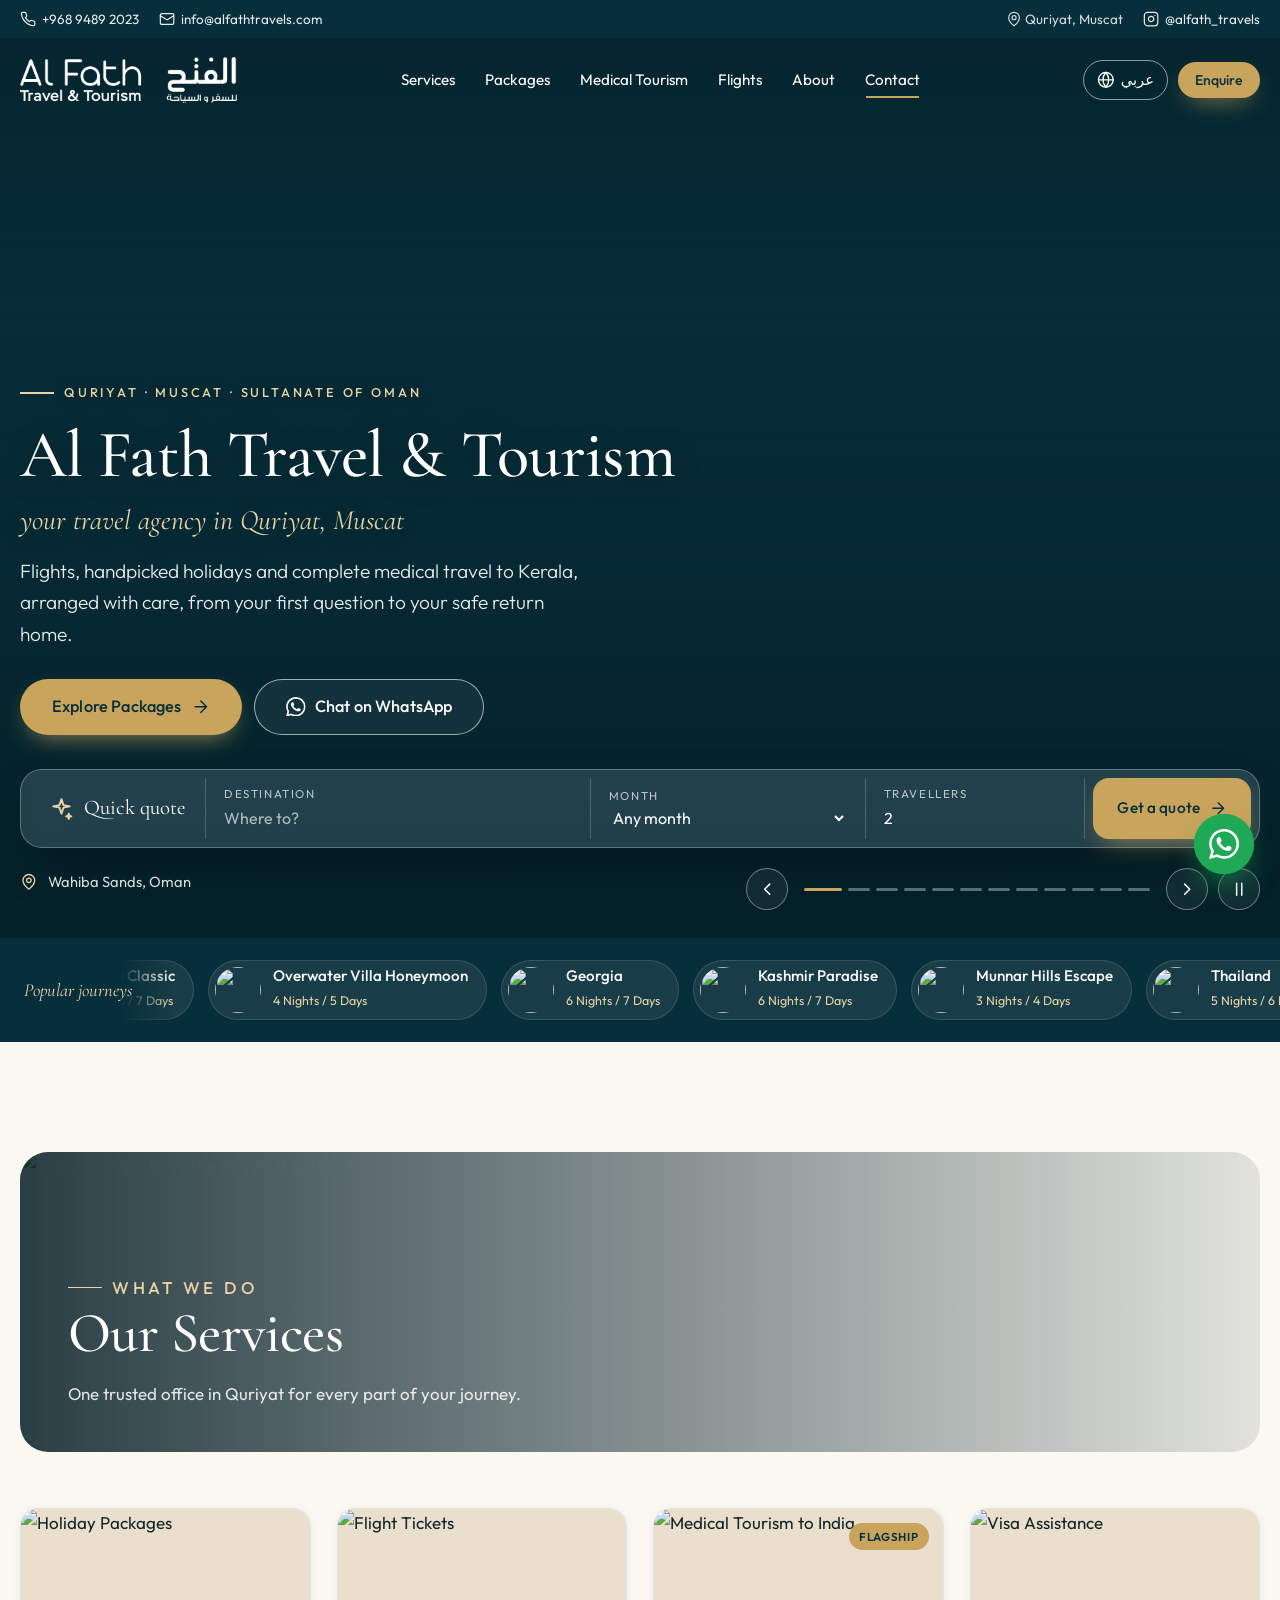
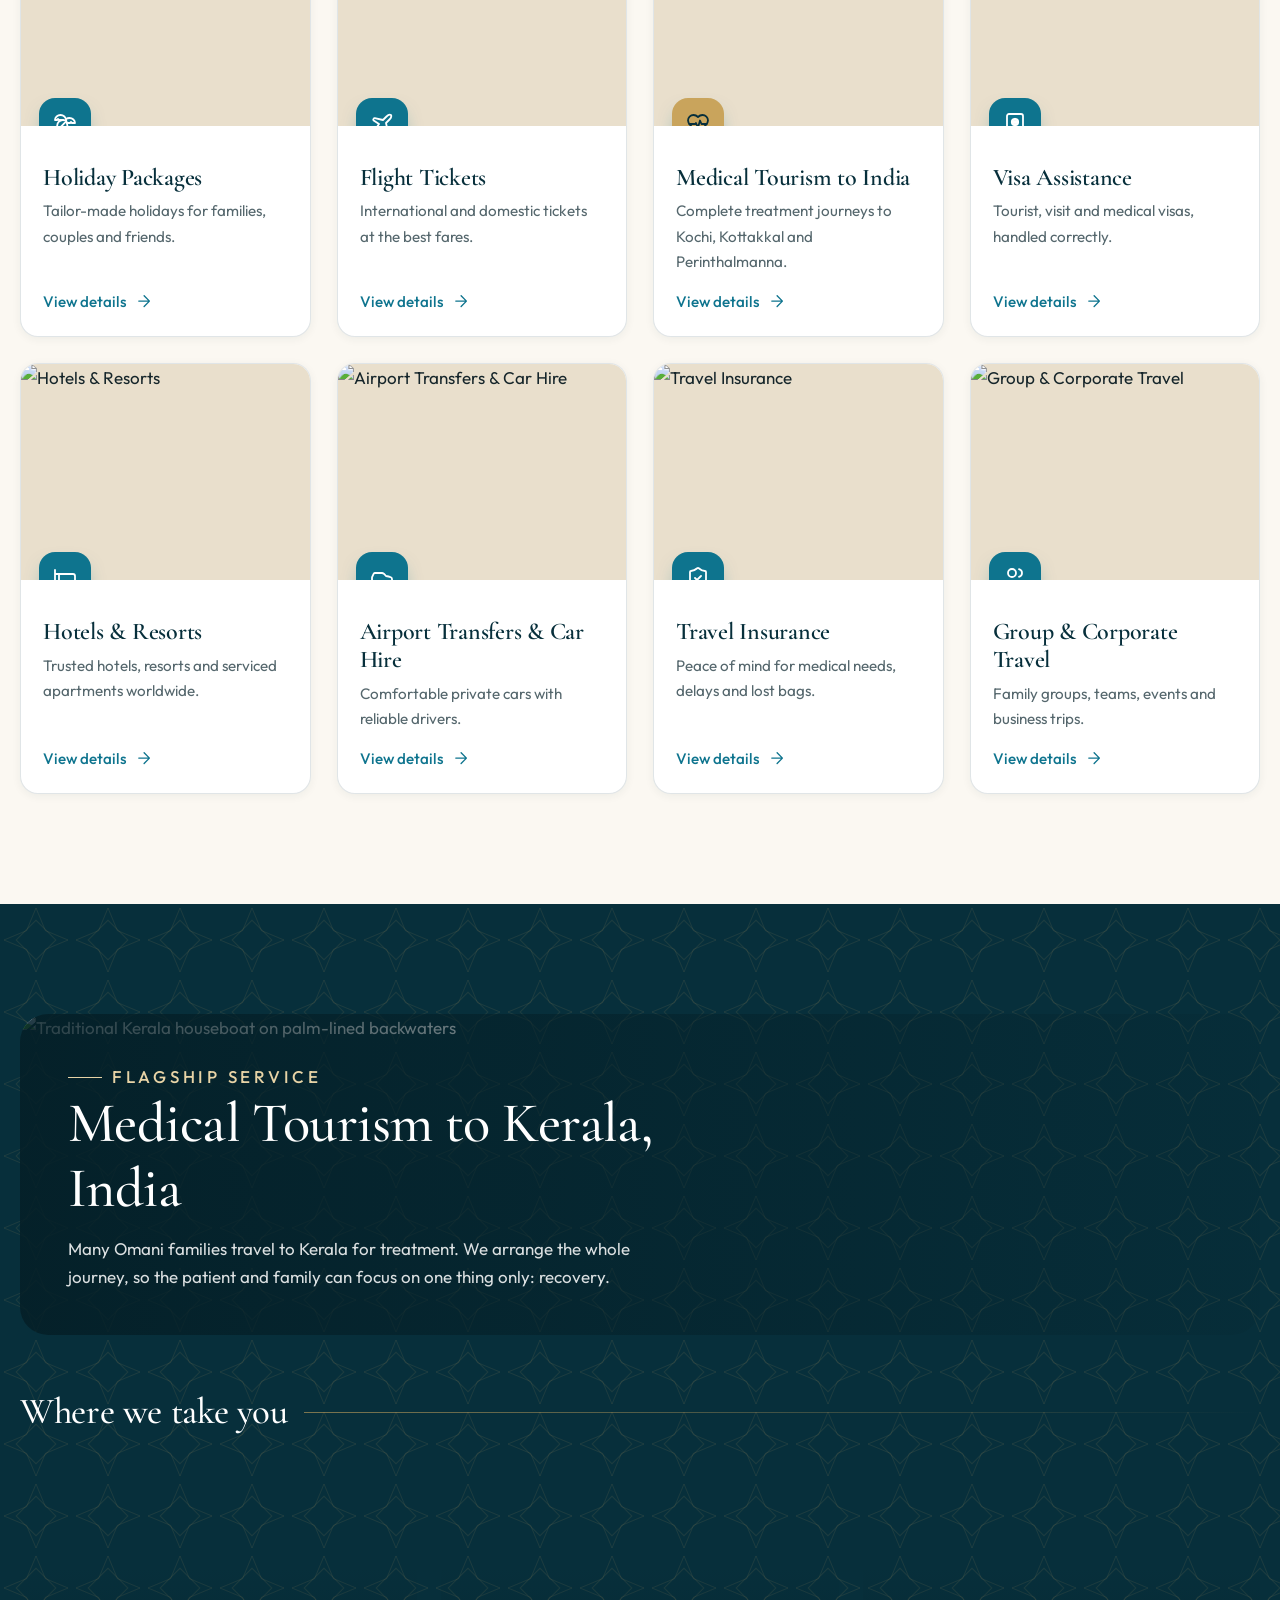
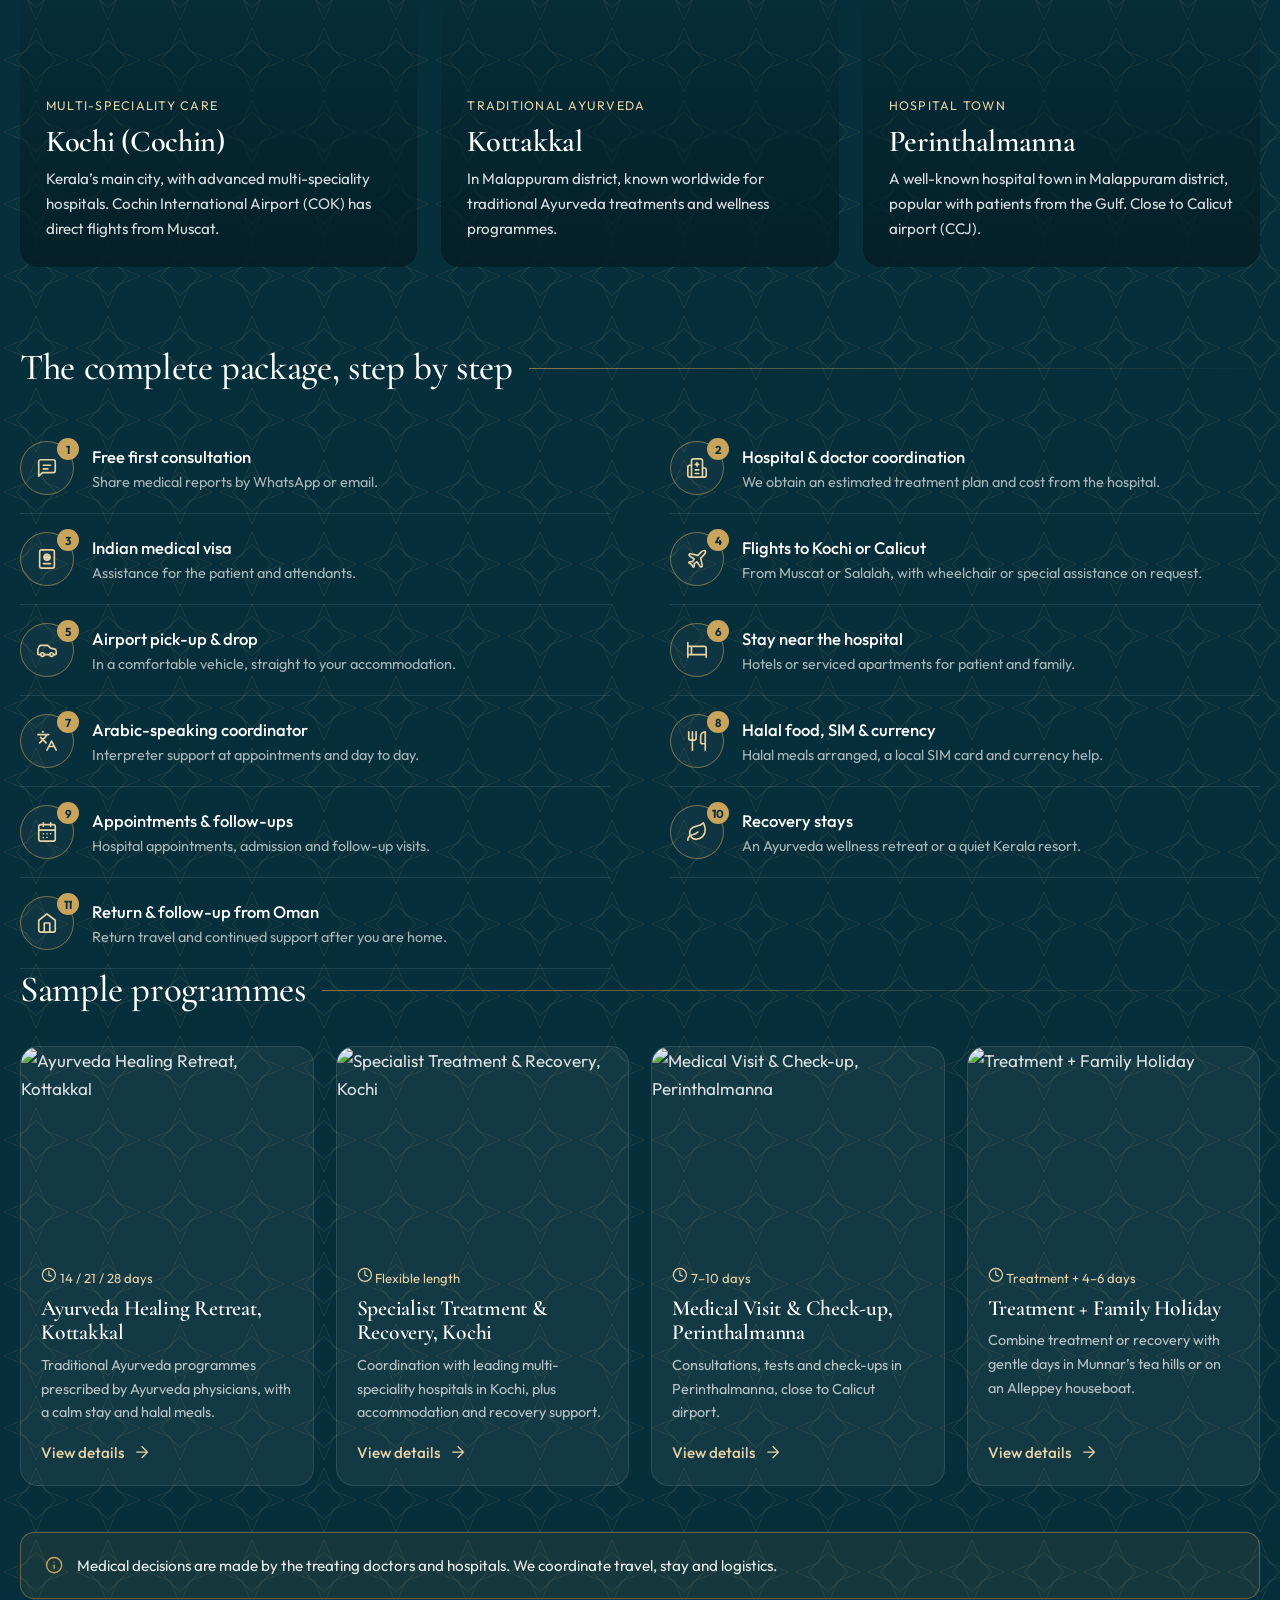
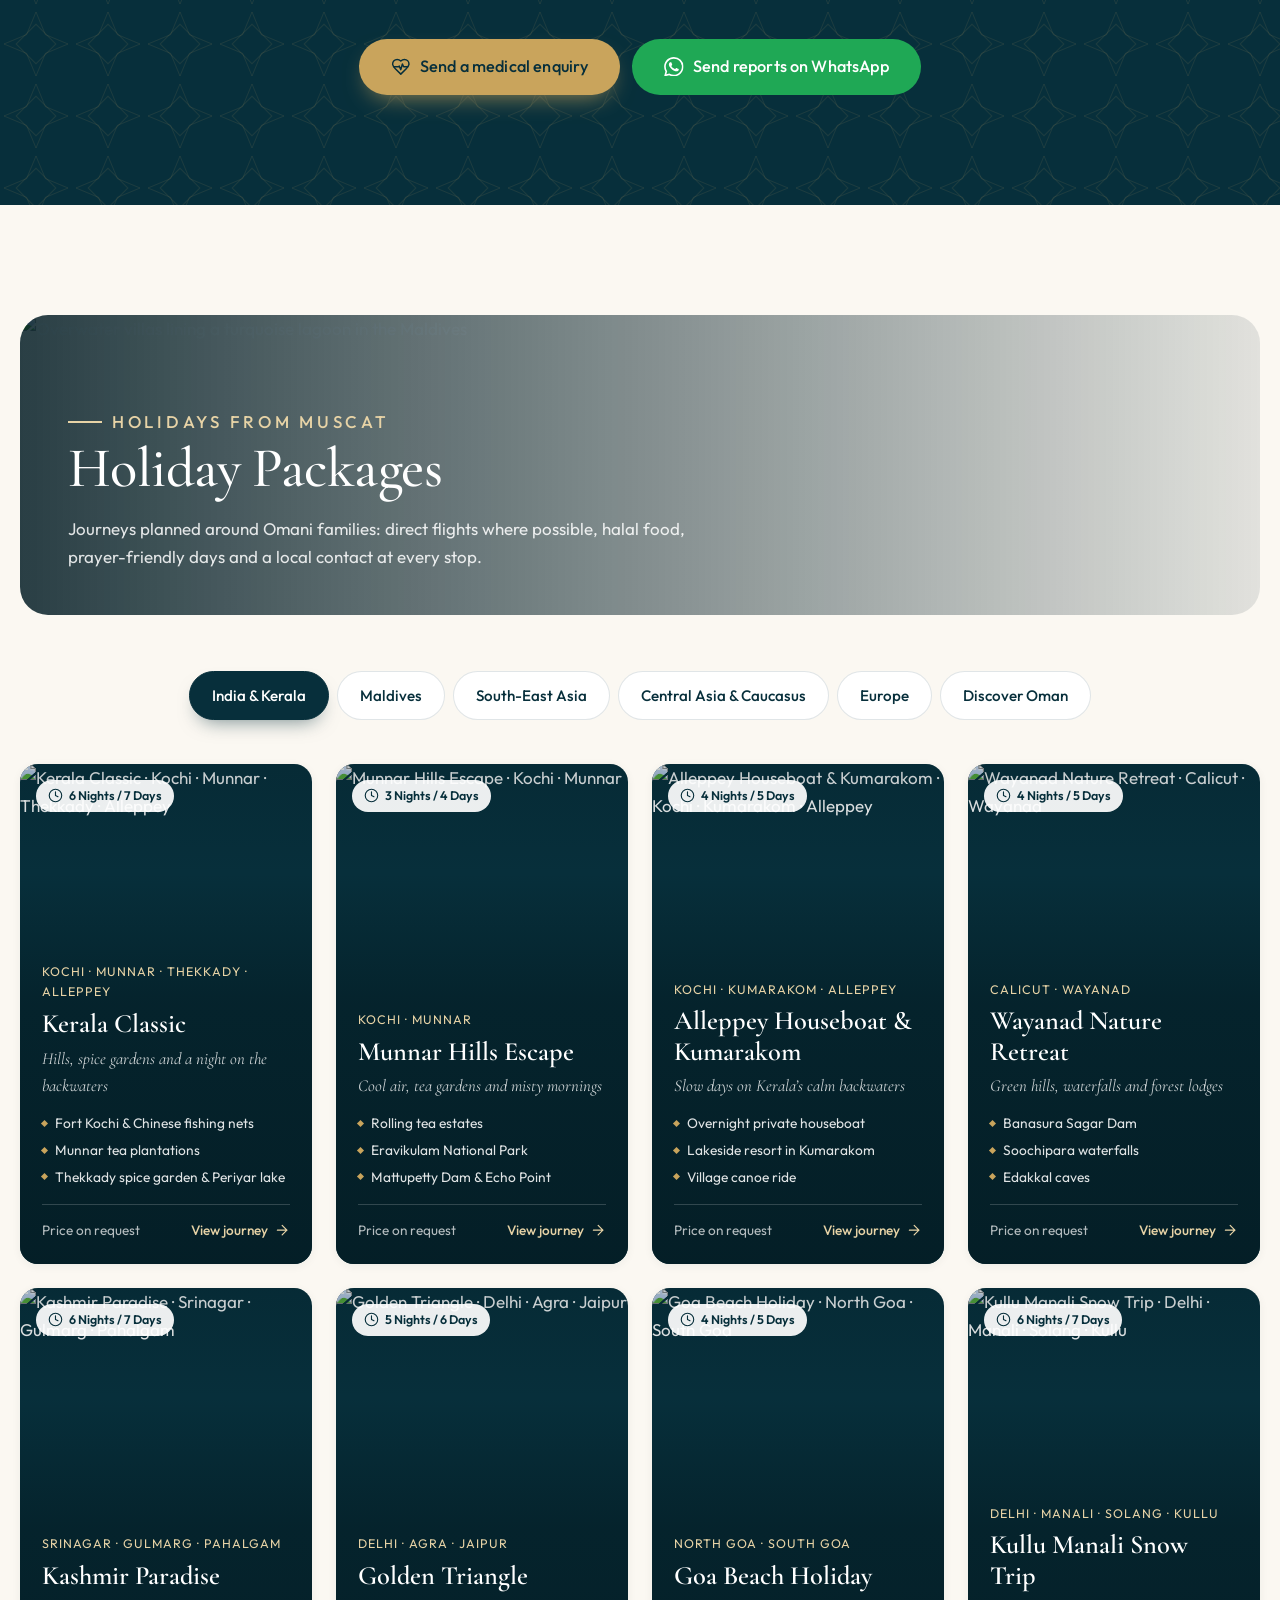
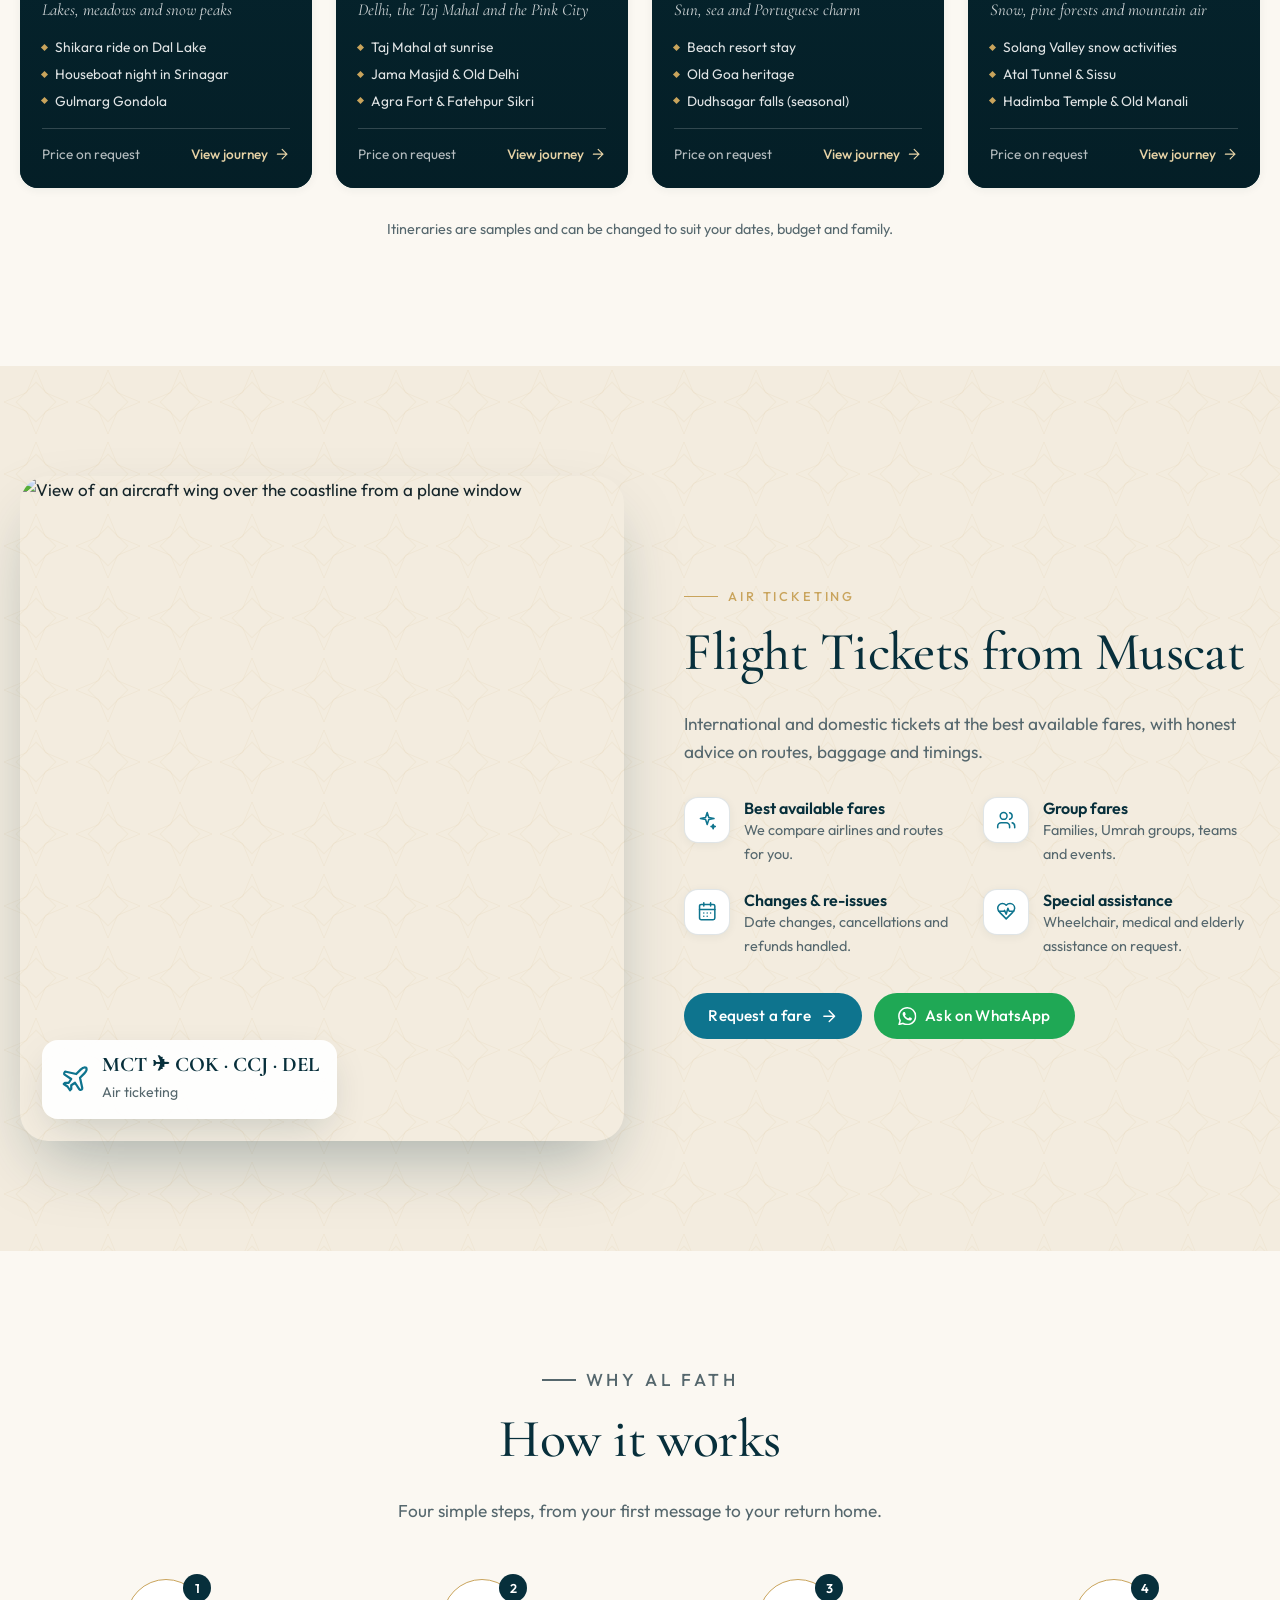
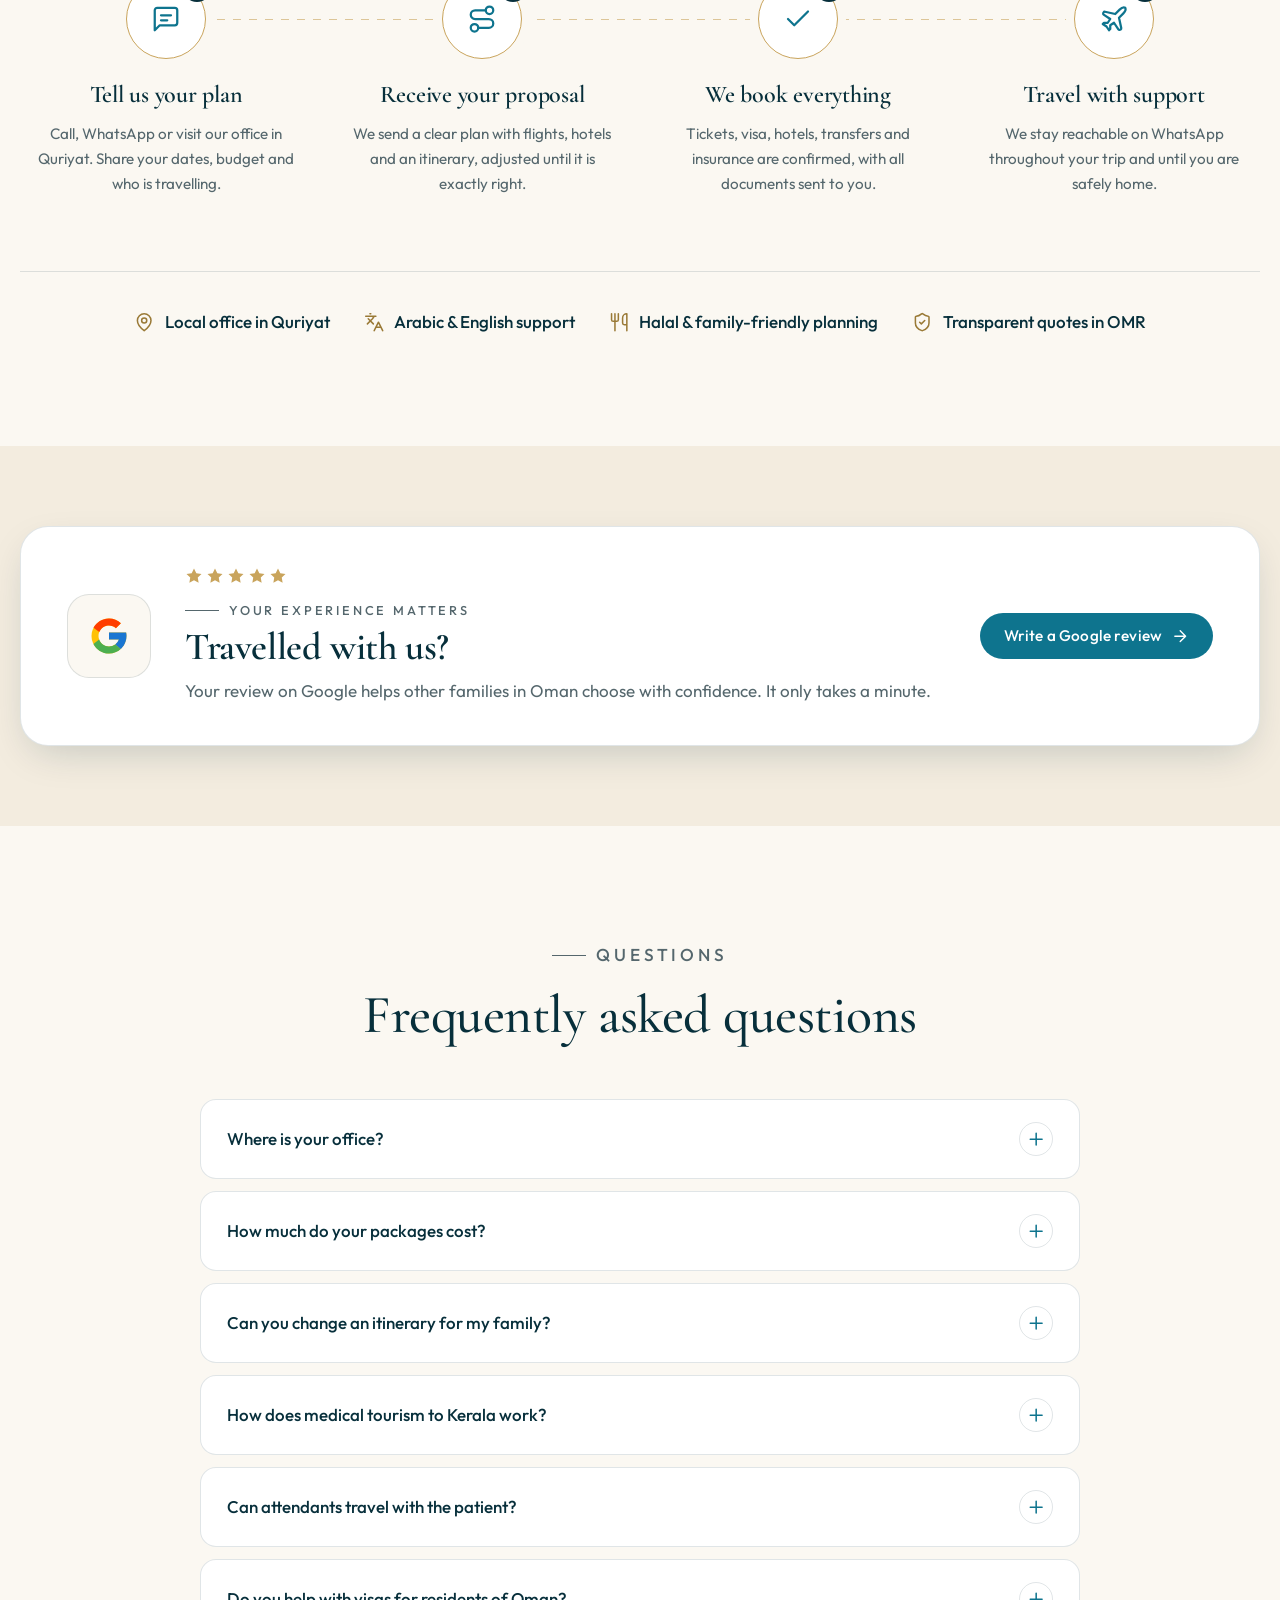
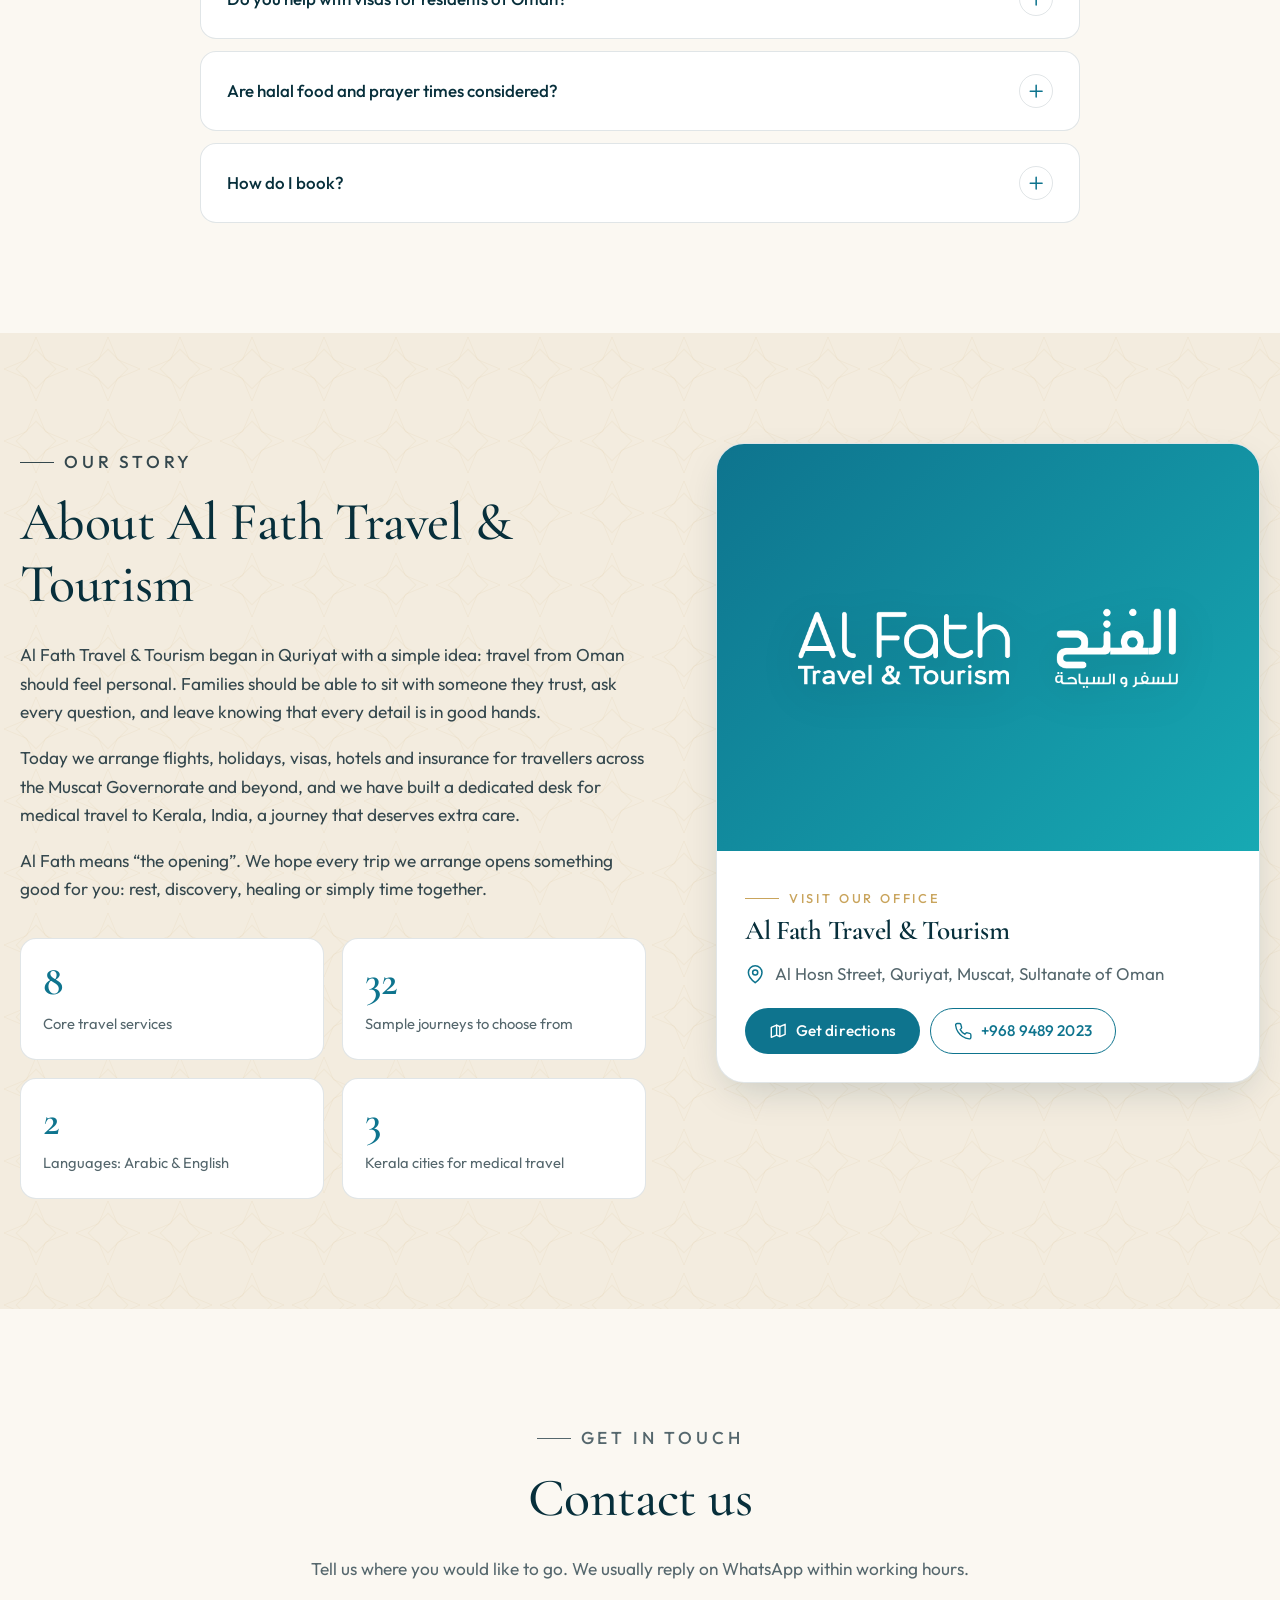
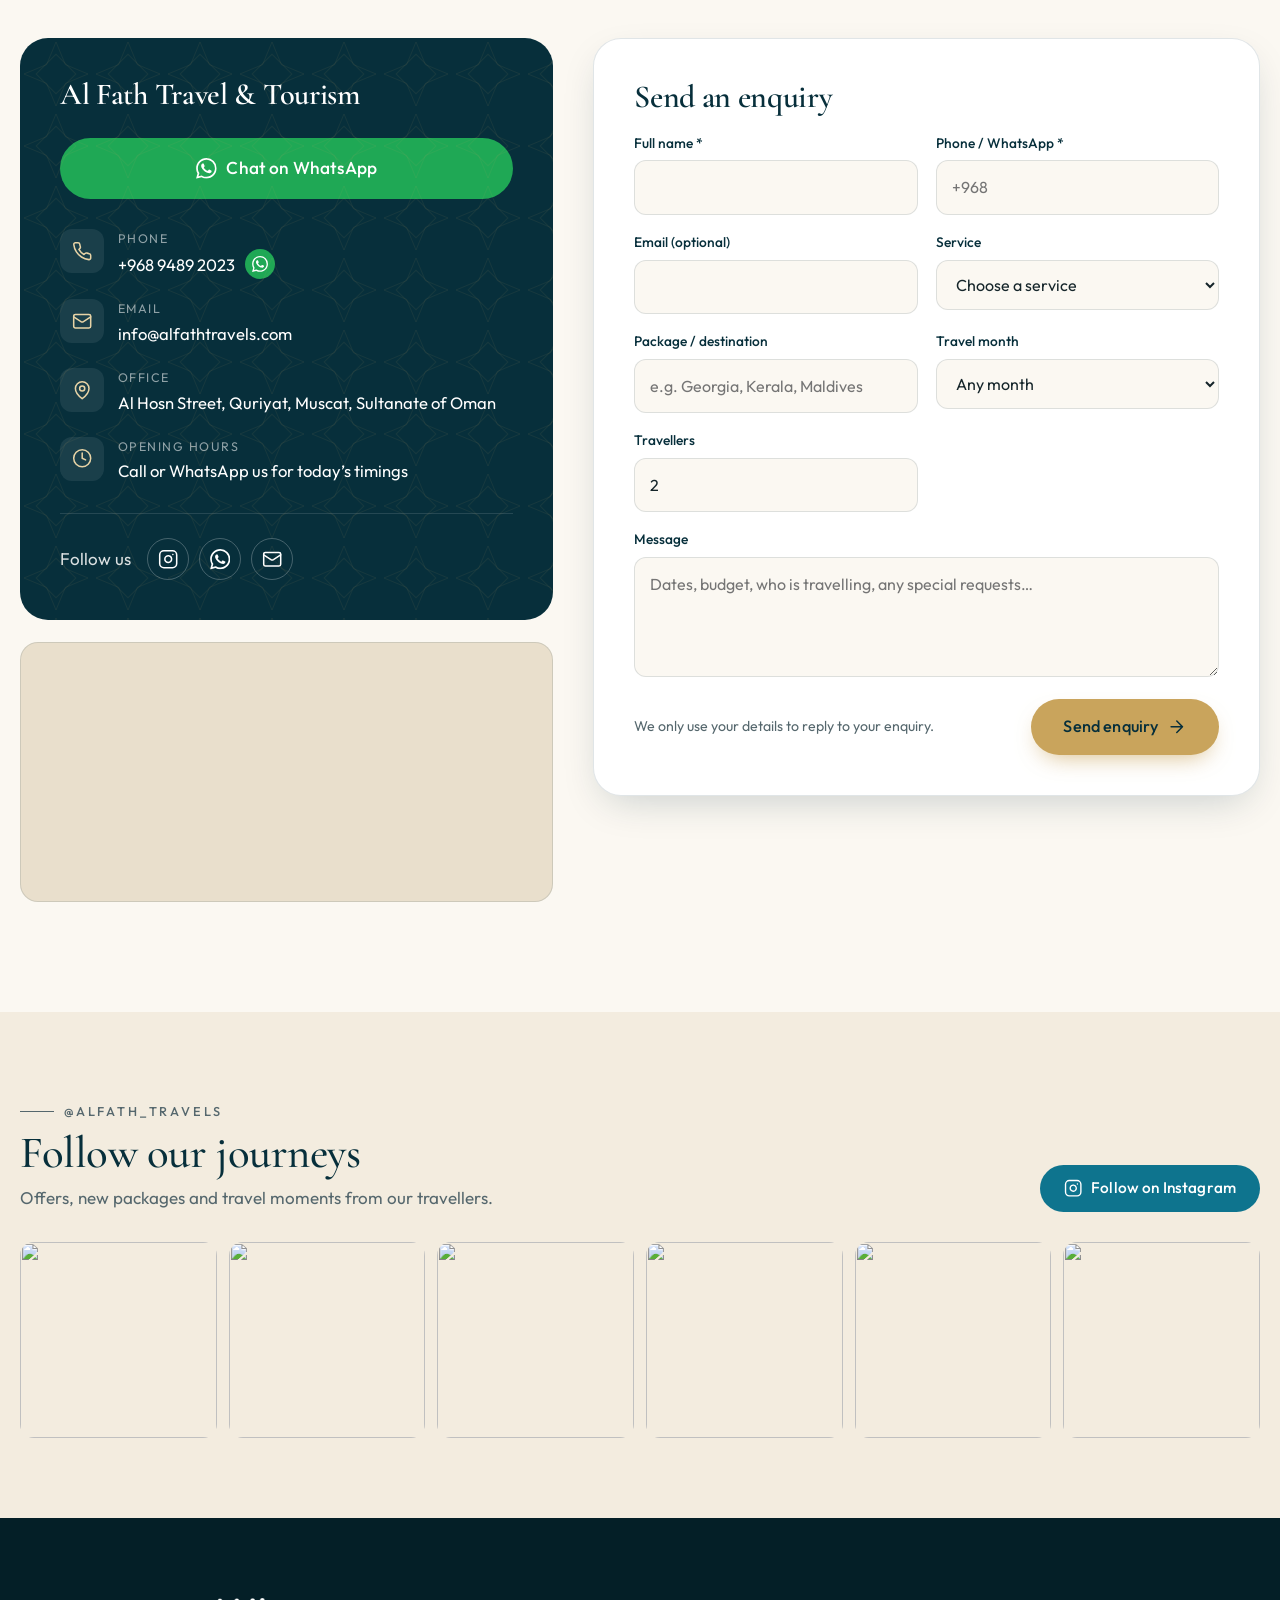
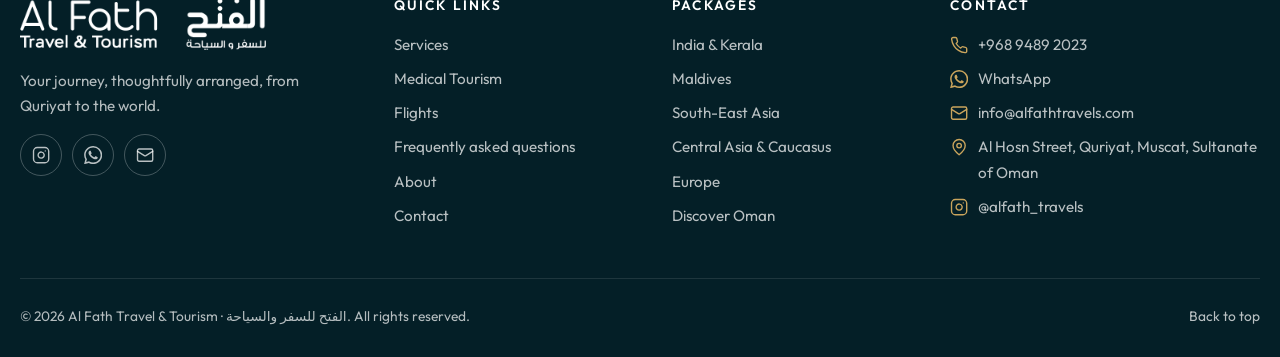
==== index.html @ 57438e3c "Al Fath Travel & Tourism bilingual website Co-Authored-By: Claude Opus 5.5 <noreply@anthropic.com> C" ====
<!doctype html>
<html lang="en" dir="ltr">
<head>
  <meta charset="utf-8">
  <meta name="viewport" content="width=device-width, initial-scale=1, viewport-fit=cover">
  <title>Al Fath Travel &amp; Tourism | Travel Agency in Quriyat, Muscat, Oman</title>
  <meta name="description" content="Al Fath Travel &amp; Tourism, a travel agency in Quriyat, Muscat: flight tickets, holiday packages from Muscat (Kerala, Maldives, Georgia, Europe), visas, hotels and medical tourism from Oman to Kerala, India.">
  <meta name="keywords" content="travel agency in Quriyat Oman, travel agency in Muscat, medical tourism Oman to India, Kerala treatment from Oman, Ayurveda Kottakkal from Oman, Maldives packages from Muscat, Georgia tour from Oman, flight tickets Muscat, وكالة سفر في مسقط, وكالة سفر في قريات, السياحة العلاجية في الهند, علاج في كيرلا, تذاكر طيران مسقط, الفتح للسفر والسياحة">
  <meta name="theme-color" content="#072f3b">
  <link rel="canonical" href="https://alfathtravels.com/">
  <link rel="alternate" hreflang="en" href="https://alfathtravels.com/">
  <link rel="alternate" hreflang="ar" href="https://alfathtravels.com/?lang=ar">
  <link rel="alternate" hreflang="x-default" href="https://alfathtravels.com/">

  <!-- Open Graph / Twitter -->
  <meta property="og:type" content="website">
  <meta property="og:site_name" content="Al Fath Travel &amp; Tourism">
  <meta property="og:title" content="Al Fath Travel &amp; Tourism | Travel Agency in Quriyat, Muscat">
  <meta property="og:description" content="Flights, holiday packages, visas and complete medical tourism to Kerala, arranged with care from Quriyat, Muscat. Call +968 9489 2023.">
  <meta property="og:url" content="https://alfathtravels.com/">
  <meta property="og:image" content="https://alfathtravels.com/assets/img/og-image.jpg">
  <meta property="og:image:width" content="1200">
  <meta property="og:image:height" content="630">
  <meta property="og:locale" content="en_GB">
  <meta property="og:locale:alternate" content="ar_OM">
  <meta name="twitter:card" content="summary_large_image">
  <meta name="twitter:title" content="Al Fath Travel &amp; Tourism | Quriyat, Muscat">
  <meta name="twitter:description" content="Flights, holidays, visas and medical tourism to Kerala from Oman.">
  <meta name="twitter:image" content="https://alfathtravels.com/assets/img/og-image.jpg">

  <link rel="icon" href="favicon.ico" sizes="any">
  <link rel="icon" type="image/png" sizes="32x32" href="assets/img/favicon-32.png">
  <link rel="apple-touch-icon" href="assets/img/apple-touch-icon.png">
  <link rel="manifest" href="site.webmanifest">

  <link rel="preconnect" href="https://images.unsplash.com" crossorigin>
  <link rel="preconnect" href="https://fonts.googleapis.com">
  <link rel="preconnect" href="https://fonts.gstatic.com" crossorigin>
  <link rel="preload" as="image" href="https://images.unsplash.com/photo-1582617305594-33359380b310?auto=format&fit=crop&w=1920&q=70" fetchpriority="high">
  <link href="https://fonts.googleapis.com/css2?family=Cormorant+Garamond:ital,wght@0,500;0,600;1,400;1,500&family=El+Messiri:wght@500;600&family=Outfit:wght@300;400;500;600&family=Tajawal:wght@400;500;700&display=swap" rel="stylesheet">
  <link rel="stylesheet" href="style.css">

  <script type="application/ld+json">
  {
    "@context": "https://schema.org",
    "@graph": [
      {
        "@type": ["TravelAgency", "LocalBusiness"],
        "@id": "https://alfathtravels.com/#agency",
        "name": "Al Fath Travel & Tourism",
        "alternateName": "الفتح للسفر والسياحة",
        "url": "https://alfathtravels.com/",
        "logo": "https://alfathtravels.com/assets/img/logo.png",
        "image": "https://alfathtravels.com/assets/img/og-image.jpg",
        "telephone": "+968 9489 2023",
        "email": "info@alfathtravels.com",
        "priceRange": "OMR",
        "currenciesAccepted": "OMR",
        "address": {
          "@type": "PostalAddress",
          "streetAddress": "Al Hosn Street",
          "addressLocality": "Quriyat",
          "addressRegion": "Muscat Governorate",
          "addressCountry": "OM"
        },
        "geo": { "@type": "GeoCoordinates", "latitude": 23.2622, "longitude": 58.9178 },
        "hasMap": "https://www.google.com/maps/search/?api=1&query=Al+Fath+Travel+%26+Tourism+Quriyat+Oman",
        "sameAs": ["https://www.instagram.com/alfath_travels/"],
        "areaServed": [
          { "@type": "Country", "name": "Oman" },
          { "@type": "Place", "name": "Gulf Cooperation Council (GCC)" }
        ],
        "knowsLanguage": ["en", "ar"],
        "hasOfferCatalog": {
          "@type": "OfferCatalog",
          "name": "Travel services",
          "itemListElement": [
            { "@type": "Offer", "itemOffered": { "@type": "Service", "name": "Holiday packages from Muscat" } },
            { "@type": "Offer", "itemOffered": { "@type": "Service", "name": "Flight tickets" } },
            { "@type": "Offer", "itemOffered": { "@type": "Service", "name": "Medical tourism from Oman to Kerala, India (Kochi, Kottakkal, Perinthalmanna)" } },
            { "@type": "Offer", "itemOffered": { "@type": "Service", "name": "Visa assistance" } },
            { "@type": "Offer", "itemOffered": { "@type": "Service", "name": "Hotel and resort bookings" } },
            { "@type": "Offer", "itemOffered": { "@type": "Service", "name": "Airport transfers and car hire" } },
            { "@type": "Offer", "itemOffered": { "@type": "Service", "name": "Travel insurance" } },
            { "@type": "Offer", "itemOffered": { "@type": "Service", "name": "Group and corporate travel" } }
          ]
        }
      },
      {
        "@type": "WebSite",
        "@id": "https://alfathtravels.com/#website",
        "url": "https://alfathtravels.com/",
        "name": "Al Fath Travel & Tourism",
        "inLanguage": ["en", "ar"],
        "publisher": { "@id": "https://alfathtravels.com/#agency" }
      },
      {
        "@type": "FAQPage",
        "@id": "https://alfathtravels.com/#faq",
        "mainEntity": [
          { "@type": "Question", "name": "Where is your office?", "acceptedAnswer": { "@type": "Answer", "text": "Our office is on Al Hosn Street in Quriyat, Muscat Governorate. You are welcome to visit, or we can arrange everything by phone and WhatsApp." } },
          { "@type": "Question", "name": "How much do your packages cost?", "acceptedAnswer": { "@type": "Answer", "text": "Prices depend on dates, hotels and the number of travellers, so we prepare a personal quote in Omani Rials (OMR). Send us your plan and we will reply quickly." } },
          { "@type": "Question", "name": "Can you change an itinerary for my family?", "acceptedAnswer": { "@type": "Answer", "text": "Yes. Every package on this website is a sample. We adjust the length, hotels, pace and activities for children, elderly travellers and special needs." } },
          { "@type": "Question", "name": "How does medical tourism to Kerala work?", "acceptedAnswer": { "@type": "Answer", "text": "Send us the medical reports by WhatsApp or email. We share them with leading hospitals in Kochi, Kottakkal or Perinthalmanna, send you an estimated plan and cost from the hospital, and then arrange visa, flights, stay and an Arabic-speaking coordinator. Medical decisions are always made by the treating doctors." } },
          { "@type": "Question", "name": "Can attendants travel with the patient?", "acceptedAnswer": { "@type": "Answer", "text": "Yes. We help with Indian medical-attendant visas for family members and arrange accommodation for the whole family close to the hospital." } },
          { "@type": "Question", "name": "Do you help with visas for residents of Oman?", "acceptedAnswer": { "@type": "Answer", "text": "Yes. We assist Omani citizens and residents of all nationalities. Requirements depend on your passport and residency, so we check the latest rules for you." } },
          { "@type": "Question", "name": "Are halal food and prayer times considered?", "acceptedAnswer": { "@type": "Answer", "text": "Always. We choose hotels and restaurants with halal options and plan days with time for prayer, especially for family and medical trips." } },
          { "@type": "Question", "name": "How do I book?", "acceptedAnswer": { "@type": "Answer", "text": "Call or WhatsApp us on +968 9489 2023, send the enquiry form on this page, or visit our office in Quriyat. We confirm everything in writing before you pay." } }
        ]
      }
    ]
  }
  </script>
</head>
<body>
<!-- ===== SVG icon sprite ===== -->
<svg width="0" height="0" style="position:absolute" aria-hidden="true">
  <defs>
    <symbol id="i-plane" viewBox="0 0 24 24"><path d="M17.8 19.2 16 11l3.5-3.5C21 6 21.5 4 21 3c-1-.5-3 0-4.5 1.5L13 8 4.8 6.2c-.5-.1-.9.1-1.1.5l-.3.5c-.2.5-.1 1 .3 1.3L9 12l-2 3H4l-1 1 3 2 2 3 1-1v-3l3-2 3.5 5.3c.3.4.8.5 1.3.3l.5-.2c.4-.3.6-.7.5-1.2z"/></symbol>
    <symbol id="i-palm" viewBox="0 0 24 24"><path d="M13 8c0-2.76-2.46-5-5.5-5S2 5.24 2 8h2l1-1 1 1h4"/><path d="M13 7.14A5.82 5.82 0 0 1 16.5 6c3.04 0 5.5 2.24 5.5 5h-3l-1-1-1 1h-3"/><path d="M5.89 9.71c-2.15 2.15-2.3 5.47-.35 7.43l4.24-4.25.7-.7.71-.71 2.12-2.12c-1.95-1.96-5.27-1.8-7.42.35z"/><path d="M11 15.5c.5 2.5-.17 4.5-1 6.5h4c2-5.5-.5-12-1-14"/></symbol>
    <symbol id="i-heart" viewBox="0 0 24 24"><path d="M19 14c1.49-1.46 3-3.21 3-5.5A5.5 5.5 0 0 0 16.5 3c-1.76 0-3 .5-4.5 2-1.5-1.5-2.74-2-4.5-2A5.5 5.5 0 0 0 2 8.5c0 2.3 1.5 4.05 3 5.5l7 7Z"/><path d="M3.22 12H9.5l.5-1 2 4.5 2-7 1.5 3.5h5.27"/></symbol>
    <symbol id="i-passport" viewBox="0 0 24 24"><rect x="4" y="2" width="16" height="20" rx="2"/><circle cx="12" cy="10" r="3.2"/><path d="M8.8 10h6.4M12 6.8c-1 1-1.4 2-1.4 3.2s.4 2.2 1.4 3.2c1-1 1.4-2 1.4-3.2S13 7.8 12 6.8M8 17h8"/></symbol>
    <symbol id="i-bed" viewBox="0 0 24 24"><path d="M2 4v16M2 8h18a2 2 0 0 1 2 2v10M2 17h20M6 8v9"/></symbol>
    <symbol id="i-car" viewBox="0 0 24 24"><path d="M19 17h2c.6 0 1-.4 1-1v-3c0-.9-.7-1.7-1.5-1.9C18.7 10.6 16 10 16 10s-1.3-1.4-2.2-2.3c-.5-.4-1.1-.7-1.8-.7H5c-.6 0-1.1.4-1.4.9l-1.4 2.9A3.7 3.7 0 0 0 2 12v4c0 .6.4 1 1 1h2"/><circle cx="7" cy="17" r="2"/><path d="M9 17h6"/><circle cx="17" cy="17" r="2"/></symbol>
    <symbol id="i-shield" viewBox="0 0 24 24"><path d="M20 13c0 5-3.5 7.5-7.66 8.95a1 1 0 0 1-.67-.01C7.5 20.5 4 18 4 13V6a1 1 0 0 1 1-1c2 0 4.5-1.2 6.24-2.72a1.17 1.17 0 0 1 1.52 0C14.51 3.81 17 5 19 5a1 1 0 0 1 1 1z"/><path d="m9 12 2 2 4-4"/></symbol>
    <symbol id="i-users" viewBox="0 0 24 24"><path d="M16 21v-2a4 4 0 0 0-4-4H6a4 4 0 0 0-4 4v2"/><circle cx="9" cy="7" r="4"/><path d="M22 21v-2a4 4 0 0 0-3-3.87M16 3.13a4 4 0 0 1 0 7.75"/></symbol>
    <symbol id="i-chat" viewBox="0 0 24 24"><path d="M21 15a2 2 0 0 1-2 2H7l-4 4V5a2 2 0 0 1 2-2h14a2 2 0 0 1 2 2z"/><path d="M8 9h8M8 13h5"/></symbol>
    <symbol id="i-hospital" viewBox="0 0 24 24"><path d="M12 6v4M14 14h-4M14 18h-4M14 8h-4"/><path d="M18 12h2a2 2 0 0 1 2 2v6a2 2 0 0 1-2 2H4a2 2 0 0 1-2-2v-9a2 2 0 0 1 2-2h2"/><path d="M18 22V4a2 2 0 0 0-2-2H8a2 2 0 0 0-2 2v18"/></symbol>
    <symbol id="i-lang" viewBox="0 0 24 24"><path d="m5 8 6 6M4 14l6-6 2-3M2 5h12M7 2h1M22 22l-5-10-5 10M14 18h6"/></symbol>
    <symbol id="i-food" viewBox="0 0 24 24"><path d="M3 2v7c0 1.1.9 2 2 2h4a2 2 0 0 0 2-2V2M7 2v20M21 15V2a5 5 0 0 0-5 5v6c0 1.1.9 2 2 2h3Zm0 0v7"/></symbol>
    <symbol id="i-calendar" viewBox="0 0 24 24"><rect x="3" y="4" width="18" height="18" rx="2"/><path d="M16 2v4M8 2v4M3 10h18M8 14h.01M12 14h.01M16 14h.01M8 18h.01M12 18h.01"/></symbol>
    <symbol id="i-leaf" viewBox="0 0 24 24"><path d="M11 20A7 7 0 0 1 9.8 6.1C15.5 5 17 4.48 19 2c1 2 2 4.18 2 8 0 5.5-4.78 10-10 10Z"/><path d="M2 21c0-3 1.85-5.36 5.08-6C9.5 14.52 12 13 13 12"/></symbol>
    <symbol id="i-home" viewBox="0 0 24 24"><path d="m3 9 9-7 9 7v11a2 2 0 0 1-2 2H5a2 2 0 0 1-2-2z"/><path d="M9 22V12h6v10"/></symbol>
    <symbol id="i-phone" viewBox="0 0 24 24"><path d="M22 16.92v3a2 2 0 0 1-2.18 2 19.79 19.79 0 0 1-8.63-3.07 19.5 19.5 0 0 1-6-6 19.79 19.79 0 0 1-3.07-8.67A2 2 0 0 1 4.11 2h3a2 2 0 0 1 2 1.72c.13.96.36 1.9.7 2.81a2 2 0 0 1-.45 2.11L8.09 9.91a16 16 0 0 0 6 6l1.27-1.27a2 2 0 0 1 2.11-.45c.91.34 1.85.57 2.81.7A2 2 0 0 1 22 16.92z"/></symbol>
    <symbol id="i-mail" viewBox="0 0 24 24"><rect x="2" y="4" width="20" height="16" rx="2"/><path d="m22 7-8.97 5.7a1.94 1.94 0 0 1-2.06 0L2 7"/></symbol>
    <symbol id="i-pin" viewBox="0 0 24 24"><path d="M20 10c0 6-8 12-8 12s-8-6-8-12a8 8 0 0 1 16 0Z"/><circle cx="12" cy="10" r="3"/></symbol>
    <symbol id="i-clock" viewBox="0 0 24 24"><circle cx="12" cy="12" r="10"/><path d="M12 6v6l4 2"/></symbol>
    <symbol id="i-arrow" viewBox="0 0 24 24"><path d="M5 12h14M12 5l7 7-7 7"/></symbol>
    <symbol id="i-chev-l" viewBox="0 0 24 24"><path d="m15 18-6-6 6-6"/></symbol>
    <symbol id="i-chev-r" viewBox="0 0 24 24"><path d="m9 18 6-6-6-6"/></symbol>
    <symbol id="i-close" viewBox="0 0 24 24"><path d="M18 6 6 18M6 6l12 12"/></symbol>
    <symbol id="i-menu" viewBox="0 0 24 24"><path d="M4 7h16M4 12h16M10 17h10"/></symbol>
    <symbol id="i-plus" viewBox="0 0 24 24"><path d="M12 5v14M5 12h14"/></symbol>
    <symbol id="i-check" viewBox="0 0 24 24"><path d="M20 6 9 17l-5-5"/></symbol>
    <symbol id="i-pause" viewBox="0 0 24 24"><path d="M9 5v14M15 5v14"/></symbol>
    <symbol id="i-play" viewBox="0 0 24 24"><path d="m7 4 13 8-13 8z"/></symbol>
    <symbol id="i-globe" viewBox="0 0 24 24"><circle cx="12" cy="12" r="10"/><path d="M2 12h20M12 2a15.3 15.3 0 0 1 4 10 15.3 15.3 0 0 1-4 10 15.3 15.3 0 0 1-4-10 15.3 15.3 0 0 1 4-10z"/></symbol>
    <symbol id="i-route" viewBox="0 0 24 24"><circle cx="6" cy="19" r="3"/><path d="M9 19h8.5a3.5 3.5 0 0 0 0-7h-11a3.5 3.5 0 0 1 0-7H15"/><circle cx="18" cy="5" r="3"/></symbol>
    <symbol id="i-info" viewBox="0 0 24 24"><circle cx="12" cy="12" r="10"/><path d="M12 16v-4M12 8h.01"/></symbol>
    <symbol id="i-sparkle" viewBox="0 0 24 24"><path d="M12 3l1.9 5.8L20 10l-6.1 1.2L12 17l-1.9-5.8L4 10l6.1-1.2z"/><path d="M19 17l.6 1.9 1.9.6-1.9.6L19 22l-.6-1.9-1.9-.6 1.9-.6z"/></symbol>
    <symbol id="i-star" viewBox="0 0 24 24"><path class="icon-fill" fill="currentColor" stroke="none" d="m12 2 3.09 6.26L22 9.27l-5 4.87 1.18 6.88L12 17.77l-6.18 3.25L7 14.14 2 9.27l6.91-1.01z"/></symbol>
    <symbol id="i-wa" viewBox="0 0 24 24"><path fill="currentColor" stroke="none" d="M17.47 14.38c-.3-.15-1.76-.87-2.03-.97-.27-.1-.47-.15-.67.15-.2.3-.77.97-.94 1.17-.17.2-.35.22-.65.07-.3-.15-1.26-.46-2.4-1.48-.89-.79-1.49-1.77-1.66-2.07-.17-.3-.02-.46.13-.61.13-.13.3-.35.45-.52.15-.17.2-.3.3-.5.1-.2.05-.37-.02-.52-.08-.15-.67-1.62-.92-2.22-.24-.58-.49-.5-.67-.51h-.57c-.2 0-.52.07-.79.37-.27.3-1.04 1.02-1.04 2.48s1.07 2.88 1.21 3.08c.15.2 2.1 3.2 5.08 4.49.71.31 1.26.49 1.69.63.71.23 1.36.2 1.87.12.57-.09 1.76-.72 2.01-1.41.25-.69.25-1.29.17-1.41-.07-.12-.27-.2-.57-.35M12.05 21.79h-.01a9.88 9.88 0 0 1-5.03-1.38l-.36-.21-3.74.98 1-3.65-.24-.37a9.86 9.86 0 0 1-1.51-5.26c0-5.45 4.44-9.88 9.89-9.88 2.64 0 5.12 1.03 6.99 2.9a9.82 9.82 0 0 1 2.89 6.99c0 5.45-4.44 9.88-9.88 9.88M20.46 3.49A11.82 11.82 0 0 0 12.05 0C5.5 0 .16 5.33.16 11.89c0 2.1.55 4.14 1.59 5.95L.06 24l6.3-1.65a11.88 11.88 0 0 0 5.68 1.45h.01c6.55 0 11.89-5.33 11.89-11.89a11.82 11.82 0 0 0-3.48-8.42"/></symbol>
    <symbol id="i-ig" viewBox="0 0 24 24"><rect x="2" y="2" width="20" height="20" rx="5"/><path d="M16 11.37A4 4 0 1 1 12.63 8 4 4 0 0 1 16 11.37zM17.5 6.5h.01"/></symbol>
    <symbol id="i-fb" viewBox="0 0 24 24"><path d="M18 2h-3a5 5 0 0 0-5 5v3H7v4h3v8h4v-8h3l1-4h-4V7a1 1 0 0 1 1-1h3z"/></symbol>
    <symbol id="i-map" viewBox="0 0 24 24"><path d="M14.1 6 9.9 4 3 7v13l6.9-3 4.2 2L21 16V3z"/><path d="M9.9 4v13M14.1 6v13"/></symbol>
  </defs>
</svg>

<a class="skip" href="#main" data-i18n="skip">Skip to content</a>

<!-- ===== Top bar ===== -->
<div class="topbar">
  <div class="container">
    <div class="topbar-l">
      <a href="tel:+96894892023" class="js-tel"><svg class="icon"><use href="#i-phone"/></svg><span class="js-phone" dir="ltr">+968 9489 2023</span></a>
      <a href="mailto:info@alfathtravels.com" class="js-mail"><svg class="icon"><use href="#i-mail"/></svg><span class="js-email">info@alfathtravels.com</span></a>
    </div>
    <div class="topbar-r">
      <span><svg class="icon" style="vertical-align:-3px"><use href="#i-pin"/></svg> <span data-i18n-addr-short>Quriyat, Muscat</span></span>
      <a href="https://www.instagram.com/alfath_travels/" class="js-ig" target="_blank" rel="noopener" aria-label="Instagram"><svg class="icon"><use href="#i-ig"/></svg>@alfath_travels</a>
    </div>
  </div>
</div>

<!-- ===== Header ===== -->
<header class="header" id="header">
  <div class="container">
    <a href="#top" class="brand" aria-label="Al Fath Travel &amp; Tourism, home">
      <img class="logo-light" src="assets/img/logo-white.png" alt="Al Fath Travel &amp; Tourism logo" width="200" height="42">
      <img class="logo-dark" src="assets/img/logo.png" alt="Al Fath Travel &amp; Tourism logo" width="200" height="42">
    </a>
    <nav class="nav" aria-label="Main">
      <a href="#services" data-i18n="nav.services">Services</a>
      <a href="#packages" data-i18n="nav.packages">Packages</a>
      <a href="#medical" data-i18n="nav.medical">Medical Tourism</a>
      <a href="#flights" data-i18n="nav.flights">Flights</a>
      <a href="#about" data-i18n="nav.about">About</a>
      <a href="#contact" data-i18n="nav.contact">Contact</a>
    </nav>
    <div class="header-actions">
      <button class="lang-btn js-lang" type="button" data-i18n-aria="nav.langLabel" aria-label="Switch to Arabic"><svg class="icon"><use href="#i-globe"/></svg><span data-i18n="nav.lang">عربي</span></button>
      <a href="#contact" class="btn btn-gold btn-sm btn-enq js-enquire" data-i18n="nav.enquire">Enquire</a>
      <button class="burger js-burger" type="button" aria-controls="mnav" aria-expanded="false" data-i18n-aria="nav.menu" aria-label="Menu"><svg class="icon"><use href="#i-menu"/></svg></button>
    </div>
  </div>
</header>

<!-- Mobile menu -->
<div class="mnav" id="mnav" role="dialog" aria-modal="true" aria-label="Menu" hidden>
  <div class="mnav-top">
    <img src="assets/img/logo-white.png" alt="Al Fath Travel &amp; Tourism" width="190" height="40">
    <button class="mnav-close js-mclose" type="button" data-i18n-aria="nav.close" aria-label="Close menu"><svg class="icon"><use href="#i-close"/></svg></button>
  </div>
  <nav aria-label="Mobile">
    <a href="#services" data-i18n="nav.services">Services</a>
    <a href="#packages" data-i18n="nav.packages">Packages</a>
    <a href="#medical" data-i18n="nav.medical">Medical Tourism</a>
    <a href="#flights" data-i18n="nav.flights">Flights</a>
    <a href="#about" data-i18n="nav.about">About</a>
    <a href="#contact" data-i18n="nav.contact">Contact</a>
  </nav>
  <div class="mnav-foot">
    <button class="btn btn-ghost js-lang" type="button"><svg class="icon"><use href="#i-globe"/></svg><span data-i18n="nav.lang">عربي</span></button>
    <a class="btn btn-wa js-wa" href="#" target="_blank" rel="noopener"><svg class="icon"><use href="#i-wa"/></svg><span data-i18n="hero.whatsapp">Chat on WhatsApp</span></a>
    <a class="btn btn-gold js-enquire" href="#contact" data-i18n="nav.enquire">Enquire</a>
  </div>
</div>

<main id="main">
  <!-- ===== Hero ===== -->
  <section class="hero" id="top" aria-label="Introduction">
    <div class="hero-slides" id="heroSlides"></div>
    <div class="hero-inner">
      <div class="container">
        <p class="eyebrow" data-i18n="hero.eyebrow">Quriyat · Muscat · Sultanate of Oman</p>
        <h1><span data-i18n="hero.h1a">Al Fath Travel &amp; Tourism</span> <span class="h1-sub" data-i18n="hero.h1b">your travel agency in Quriyat, Muscat</span></h1>
        <p class="hero-text" data-i18n="hero.text">Flights, handpicked holidays and complete medical travel to Kerala, arranged with care, from your first question to your safe return home.</p>
        <div class="hero-ctas">
          <a href="#packages" class="btn btn-gold btn-lg"><span data-i18n="hero.explore">Explore Packages</span><svg class="icon flip-rtl"><use href="#i-arrow"/></svg></a>
          <a href="#" class="btn btn-ghost btn-lg js-wa" target="_blank" rel="noopener"><svg class="icon"><use href="#i-wa"/></svg><span data-i18n="hero.whatsapp">Chat on WhatsApp</span></a>
        </div>

        <form class="qq" id="qq" aria-labelledby="qqTitle">
          <div class="qq-title" id="qqTitle"><svg class="icon"><use href="#i-sparkle"/></svg><span data-i18n="qq.title">Quick quote</span></div>
          <label><span data-i18n="qq.dest">Destination</span><input name="dest" list="destList" autocomplete="off" data-i18n-ph="qq.destPh" placeholder="Where to?"></label>
          <label><span data-i18n="qq.month">Month</span><select name="month" class="js-months"></select></label>
          <label><span data-i18n="qq.trav">Travellers</span><input name="trav" type="number" min="1" max="99" value="2" inputmode="numeric"></label>
          <button class="btn btn-gold" type="submit"><span data-i18n="qq.go">Get a quote</span><svg class="icon flip-rtl"><use href="#i-arrow"/></svg></button>
          <datalist id="destList"></datalist>
        </form>

        <div class="hero-meta">
          <p class="hero-caption" aria-live="polite"><svg class="icon"><use href="#i-pin"/></svg><span id="heroCap"></span></p>
          <div class="hero-ctrl">
            <button type="button" id="heroPrev" data-i18n-aria="hero.prev" aria-label="Previous slide"><svg class="icon flip"><use href="#i-chev-l"/></svg></button>
            <div class="hero-dots" id="heroDots"></div>
            <button type="button" id="heroNext" data-i18n-aria="hero.next" aria-label="Next slide"><svg class="icon flip"><use href="#i-chev-r"/></svg></button>
            <button type="button" id="heroPause" data-i18n-aria="hero.pause" aria-label="Pause slideshow"><svg class="icon"><use href="#i-pause"/></svg></button>
          </div>
        </div>
      </div>
    </div>
  </section>

  <!-- ===== Destination chips ===== -->
  <section class="chips" aria-labelledby="chipsLabel">
    <div class="chips-label" id="chipsLabel" data-i18n="chips.label">Popular journeys</div>
    <div class="chips-track" id="chips"></div>
  </section>

  <!-- ===== Services ===== -->
  <section class="section" id="services" aria-labelledby="svcTitle">
    <div class="container">
      <div class="banner reveal">
        <img src="https://images.unsplash.com/photo-1506012787146-f92b2d7d6d96?auto=format&fit=crop&w=1600&h=600&q=70" alt="Aircraft wing above the clouds at golden hour" loading="lazy" width="1600" height="600">
        <div class="banner-body">
          <p class="eyebrow" data-i18n="svc.eyebrow">What we do</p>
          <h2 id="svcTitle" data-i18n="svc.title">Our Services</h2>
          <p data-i18n="svc.lead">One trusted office in Quriyat for every part of your journey.</p>
        </div>
      </div>
      <div class="grid grid-4" id="svcGrid"></div>
    </div>
  </section>

  <!-- ===== Medical tourism ===== -->
  <section class="section section-deep pattern" id="medical" aria-labelledby="medTitle">
    <div class="container">
      <div class="banner reveal">
        <img src="https://images.unsplash.com/photo-1783068293579-ef1c7fe73eb9?auto=format&fit=crop&w=1600&h=600&q=70" alt="Traditional Kerala houseboat on palm-lined backwaters" loading="lazy" width="1600" height="600">
        <div class="banner-body">
          <p class="eyebrow" data-i18n="med.eyebrow">Flagship service</p>
          <h2 id="medTitle" data-i18n="med.title">Medical Tourism to Kerala, India</h2>
          <p data-i18n="med.lead">Many Omani families travel to Kerala for treatment. We arrange the whole journey, so the patient and family can focus on one thing only: recovery.</p>
        </div>
      </div>

      <h3 class="subhead reveal" data-i18n="med.dest">Where we take you</h3>
      <div class="med-dest" id="medDest"></div>

      <h3 class="subhead reveal" data-i18n="med.journey">The complete package, step by step</h3>
      <ol class="timeline" id="medSteps"></ol>

      <h3 class="subhead reveal" data-i18n="med.programmes">Sample programmes</h3>
      <div class="prog" id="medProg"></div>

      <p class="med-note reveal"><svg class="icon"><use href="#i-info"/></svg><span data-i18n="med.note">Medical decisions are made by the treating doctors and hospitals. We coordinate travel, stay and logistics.</span></p>
      <div class="med-ctas reveal">
        <button class="btn btn-gold btn-lg js-medform" type="button"><svg class="icon"><use href="#i-heart"/></svg><span data-i18n="med.cta">Send a medical enquiry</span></button>
        <a class="btn btn-wa btn-lg js-wa-med" href="#" target="_blank" rel="noopener"><svg class="icon"><use href="#i-wa"/></svg><span data-i18n="med.wa">Send reports on WhatsApp</span></a>
      </div>
    </div>
  </section>

  <!-- ===== Packages ===== -->
  <section class="section" id="packages" aria-labelledby="pkgTitle">
    <div class="container">
      <div class="banner reveal">
        <img src="https://images.unsplash.com/photo-1743356174408-a4d2dd23230e?auto=format&fit=crop&w=1600&h=600&q=70" alt="Overwater villas lining a turquoise lagoon in the Maldives" loading="lazy" width="1600" height="600">
        <div class="banner-body">
          <p class="eyebrow" data-i18n="pkg.eyebrow">Holidays from Muscat</p>
          <h2 id="pkgTitle" data-i18n="pkg.title">Holiday Packages</h2>
          <p data-i18n="pkg.lead">Journeys planned around Omani families: direct flights where possible, halal food, prayer-friendly days and a local contact at every stop.</p>
        </div>
      </div>
      <div class="tabs" role="tablist" id="tabs" aria-labelledby="pkgTitle"></div>
      <div class="pkg-grid" id="pkgGrid" role="tabpanel" aria-live="polite"></div>
      <p class="pkg-disclaimer" data-i18n="pkg.disclaimer">Itineraries are samples and can be changed to suit your dates, budget and family.</p>
    </div>
  </section>

  <!-- ===== Flights ===== -->
  <section class="section section-sand pattern" id="flights" aria-labelledby="flTitle">
    <div class="container flights">
      <div class="flights-img reveal">
        <img src="https://images.unsplash.com/photo-1591536813111-b6dccb6f67e0?auto=format&fit=crop&w=1000&h=1100&q=70" alt="View of an aircraft wing over the coastline from a plane window" loading="lazy" width="1000" height="1100">
        <div class="stamp"><svg class="icon"><use href="#i-plane"/></svg><div><b>MCT ✈ COK · CCJ · DEL</b><small data-i18n="fl.eyebrow">Air ticketing</small></div></div>
      </div>
      <div class="reveal reveal-d1">
        <p class="eyebrow" data-i18n="fl.eyebrow">Air ticketing</p>
        <h2 id="flTitle" style="font-size:clamp(2.2rem,4.2vw,3.4rem);font-weight:500" data-i18n="fl.title">Flight Tickets from Muscat</h2>
        <p style="font-size:1.08rem;color:var(--muted)" data-i18n="fl.lead">International and domestic tickets at the best available fares, with honest advice on routes, baggage and timings.</p>
        <div class="fl-points">
          <div class="fl-point"><span class="ico"><svg class="icon"><use href="#i-sparkle"/></svg></span><div><h4 data-i18n="fl.p1">Best available fares</h4><p data-i18n="fl.p1t">We compare airlines and routes for you.</p></div></div>
          <div class="fl-point"><span class="ico"><svg class="icon"><use href="#i-users"/></svg></span><div><h4 data-i18n="fl.p2">Group fares</h4><p data-i18n="fl.p2t">Families, Umrah groups, teams and events.</p></div></div>
          <div class="fl-point"><span class="ico"><svg class="icon"><use href="#i-calendar"/></svg></span><div><h4 data-i18n="fl.p3">Changes &amp; re-issues</h4><p data-i18n="fl.p3t">Date changes, cancellations and refunds handled.</p></div></div>
          <div class="fl-point"><span class="ico"><svg class="icon"><use href="#i-heart"/></svg></span><div><h4 data-i18n="fl.p4">Special assistance</h4><p data-i18n="fl.p4t">Wheelchair, medical and elderly assistance on request.</p></div></div>
        </div>
        <div style="display:flex;gap:12px;flex-wrap:wrap">
          <a href="#contact" class="btn btn-teal js-enquire" data-service="flights"><span data-i18n="fl.cta">Request a fare</span><svg class="icon flip-rtl"><use href="#i-arrow"/></svg></a>
          <a href="#" class="btn btn-wa js-wa" data-wa-ctx="flights" target="_blank" rel="noopener"><svg class="icon"><use href="#i-wa"/></svg><span data-i18n="pkg.wa">Ask on WhatsApp</span></a>
        </div>
      </div>
    </div>
  </section>

  <!-- ===== How it works ===== -->
  <section class="section" id="how" aria-labelledby="howTitle">
    <div class="container">
      <div class="head center reveal">
        <p class="eyebrow" data-i18n="how.eyebrow">Why Al Fath</p>
        <h2 id="howTitle" data-i18n="how.title">How it works</h2>
        <p data-i18n="how.lead">Four simple steps, from your first message to your return home.</p>
      </div>
      <ol class="steps">
        <li class="step reveal"><div class="step-ico"><svg class="icon"><use href="#i-chat"/></svg><span class="n">1</span></div><h3 data-i18n="how.s1">Tell us your plan</h3><p data-i18n="how.s1t"></p></li>
        <li class="step reveal reveal-d1"><div class="step-ico"><svg class="icon"><use href="#i-route"/></svg><span class="n">2</span></div><h3 data-i18n="how.s2">Receive your proposal</h3><p data-i18n="how.s2t"></p></li>
        <li class="step reveal reveal-d2"><div class="step-ico"><svg class="icon"><use href="#i-check"/></svg><span class="n">3</span></div><h3 data-i18n="how.s3">We book everything</h3><p data-i18n="how.s3t"></p></li>
        <li class="step reveal reveal-d3"><div class="step-ico"><svg class="icon"><use href="#i-plane"/></svg><span class="n">4</span></div><h3 data-i18n="how.s4">Travel with support</h3><p data-i18n="how.s4t"></p></li>
      </ol>
      <ul class="why reveal">
        <li><svg class="icon"><use href="#i-pin"/></svg><span data-i18n="why.1"></span></li>
        <li><svg class="icon"><use href="#i-lang"/></svg><span data-i18n="why.2"></span></li>
        <li><svg class="icon"><use href="#i-food"/></svg><span data-i18n="why.3"></span></li>
        <li><svg class="icon"><use href="#i-shield"/></svg><span data-i18n="why.4"></span></li>
      </ul>
    </div>
  </section>

  <!-- ===== Reviews: no real Google reviews provided yet, so only a "Write a review" call to action.
       When the business has reviews, paste them word-for-word into data.js (see README). ===== -->
  <section class="section section-sand" id="reviews" aria-labelledby="revTitle" style="padding:80px 0">
    <div class="container">
      <div class="review-cta reveal">
        <div class="g-badge" aria-hidden="true">
          <svg viewBox="0 0 48 48"><path fill="#FFC107" d="M43.6 20.1H42V20H24v8h11.3C33.7 32.7 29.2 36 24 36c-6.6 0-12-5.4-12-12s5.4-12 12-12c3.1 0 5.8 1.2 7.9 3l5.7-5.7C34 6.1 29.3 4 24 4 13 4 4 13 4 24s9 20 20 20 20-9 20-20c0-1.3-.1-2.6-.4-3.9z"/><path fill="#FF3D00" d="m6.3 14.7 6.6 4.8C14.7 15.1 19 12 24 12c3.1 0 5.8 1.2 7.9 3l5.7-5.7C34 6.1 29.3 4 24 4 16.3 4 9.7 8.3 6.3 14.7z"/><path fill="#4CAF50" d="M24 44c5.2 0 9.9-2 13.4-5.2l-6.2-5.2A11.9 11.9 0 0 1 24 36c-5.2 0-9.6-3.3-11.3-8l-6.5 5C9.5 39.6 16.2 44 24 44z"/><path fill="#1976D2" d="M43.6 20.1H42V20H24v8h11.3a12 12 0 0 1-4.1 5.6l6.2 5.2C37 39.2 44 34 44 24c0-1.3-.1-2.6-.4-3.9z"/></svg>
        </div>
        <div>
          <div class="stars" aria-hidden="true"><svg class="icon"><use href="#i-star"/></svg><svg class="icon"><use href="#i-star"/></svg><svg class="icon"><use href="#i-star"/></svg><svg class="icon"><use href="#i-star"/></svg><svg class="icon"><use href="#i-star"/></svg></div>
          <p class="eyebrow" style="margin-bottom:4px" data-i18n="rev.eyebrow">Your experience matters</p>
          <h2 id="revTitle" data-i18n="rev.title">Travelled with us?</h2>
          <p data-i18n="rev.lead">Your review on Google helps other families in Oman choose with confidence.</p>
        </div>
        <a class="btn btn-teal js-review" href="#" target="_blank" rel="noopener"><span data-i18n="rev.write">Write a Google review</span><svg class="icon flip-rtl"><use href="#i-arrow"/></svg></a>
      </div>
    </div>
  </section>

  <!-- ===== FAQ ===== -->
  <section class="section" id="faq" aria-labelledby="faqTitle">
    <div class="container">
      <div class="head center reveal">
        <p class="eyebrow" data-i18n="faq.eyebrow">Questions</p>
        <h2 id="faqTitle" data-i18n="faq.title">Frequently asked questions</h2>
      </div>
      <div class="faq" id="faqList"></div>
    </div>
  </section>

  <!-- ===== About ===== -->
  <section class="section section-sand pattern" id="about" aria-labelledby="aboutTitle">
    <div class="container about">
      <div class="about-story reveal">
        <p class="eyebrow" data-i18n="about.eyebrow">Our story</p>
        <h2 id="aboutTitle" style="font-size:clamp(2.2rem,4.2vw,3.4rem);font-weight:500" data-i18n="about.title">About Al Fath Travel &amp; Tourism</h2>
        <p class="since" id="since" hidden><span data-i18n="about.foundedPrefix">Since</span> <b id="sinceYear"></b></p>
        <p data-i18n="about.p1"></p>
        <p data-i18n="about.p2"></p>
        <p data-i18n="about.p3"></p>
        <div class="stats">
          <div class="stat"><b>8</b><span data-i18n="about.st1">Core travel services</span></div>
          <div class="stat"><b id="statPk">32</b><span data-i18n="about.st2">Sample journeys to choose from</span></div>
          <div class="stat"><b>2</b><span data-i18n="about.st3">Languages: Arabic &amp; English</span></div>
          <div class="stat"><b>3</b><span data-i18n="about.st4">Kerala cities for medical travel</span></div>
        </div>
      </div>
      <aside class="office reveal reveal-d1" aria-labelledby="officeTitle">
        <div class="office-img" id="officeImg"><img class="office-logo" src="assets/img/logo-white.png" alt="Al Fath Travel &amp; Tourism" width="400" height="84" loading="lazy"></div>
        <div class="office-body">
          <p class="eyebrow" style="margin-bottom:6px" data-i18n="about.visit">Visit our office</p>
          <h3 id="officeTitle"><span class="js-name">Al Fath Travel &amp; Tourism</span></h3>
          <address><svg class="icon"><use href="#i-pin"/></svg><span class="js-addr">Al Hosn Street, Quriyat, Muscat, Sultanate of Oman</span></address>
          <div style="display:flex;gap:10px;flex-wrap:wrap">
            <a class="btn btn-teal js-maps" href="#" target="_blank" rel="noopener"><svg class="icon"><use href="#i-map"/></svg><span data-i18n="about.directions">Get directions</span></a>
            <a class="btn btn-line js-tel" href="tel:+96894892023"><svg class="icon"><use href="#i-phone"/></svg><span dir="ltr" class="js-phone">+968 9489 2023</span></a>
          </div>
        </div>
      </aside>
    </div>
  </section>

  <!-- ===== Contact ===== -->
  <section class="section" id="contact" aria-labelledby="ctTitle">
    <div class="container">
      <div class="head center reveal">
        <p class="eyebrow" data-i18n="ct.eyebrow">Get in touch</p>
        <h2 id="ctTitle" data-i18n="ct.title">Contact us</h2>
        <p data-i18n="ct.lead">Tell us where you would like to go.</p>
      </div>
      <div class="contact">
        <div class="reveal">
          <div class="ct-card pattern">
            <h3 class="js-name">Al Fath Travel &amp; Tourism</h3>
            <a class="btn btn-wa js-wa" href="#" target="_blank" rel="noopener"><svg class="icon"><use href="#i-wa"/></svg><span data-i18n="ct.wa">Chat on WhatsApp</span></a>
            <ul class="ct-list">
              <li><span class="ico"><svg class="icon"><use href="#i-phone"/></svg></span><div><small data-i18n="ct.phone">Phone</small><div id="phoneList"></div></div></li>
              <li><span class="ico"><svg class="icon"><use href="#i-mail"/></svg></span><div><small data-i18n="ct.email">Email</small><a class="js-mail js-email" href="mailto:info@alfathtravels.com">info@alfathtravels.com</a></div></li>
              <li><span class="ico"><svg class="icon"><use href="#i-pin"/></svg></span><div><small data-i18n="ct.address">Office</small><a class="js-maps js-addr" href="#" target="_blank" rel="noopener">Al Hosn Street, Quriyat, Muscat</a></div></li>
              <li><span class="ico"><svg class="icon"><use href="#i-clock"/></svg></span><div><small data-i18n="ct.hours">Opening hours</small><span class="v" id="hours"></span></div></li>
            </ul>
            <div class="socials js-socials"></div>
          </div>
          <div class="map"><iframe id="mapFrame" title="Map" data-i18n-title="ct.map" loading="lazy" referrerpolicy="no-referrer-when-downgrade"></iframe></div>
        </div>

        <div class="form-card reveal reveal-d1">
          <h3 data-i18n="f.title">Send an enquiry</h3>
          <form id="enqForm" novalidate>
            <input type="text" name="_honey" class="hp" tabindex="-1" autocomplete="off" aria-hidden="true">
            <div class="form-grid">
              <div class="field"><label for="f-name"><span data-i18n="f.name">Full name</span> *</label><input id="f-name" name="name" required autocomplete="name"></div>
              <div class="field"><label for="f-phone"><span data-i18n="f.phone">Phone / WhatsApp</span> *</label><input id="f-phone" name="phone" type="tel" required autocomplete="tel" dir="ltr" placeholder="+968"></div>
              <div class="field"><label for="f-email" data-i18n="f.email">Email (optional)</label><input id="f-email" name="email" type="email" autocomplete="email" dir="ltr"></div>
              <div class="field"><label for="f-service" data-i18n="f.service">Service</label><select id="f-service" name="service"></select></div>
              <div class="field"><label for="f-package" data-i18n="f.package">Package / destination</label><input id="f-package" name="package" data-i18n-ph="f.packagePh" placeholder="e.g. Georgia, Kerala, Maldives"></div>
              <div class="field"><label for="f-month" data-i18n="f.date">Travel month</label><select id="f-month" name="travel_month" class="js-months"></select></div>
              <div class="field"><label for="f-trav" data-i18n="f.trav">Travellers</label><input id="f-trav" name="travellers" type="number" min="1" max="99" value="2" inputmode="numeric"></div>
              <div class="field full"><label for="f-msg" data-i18n="f.message">Message</label><textarea id="f-msg" name="message" data-i18n-ph="f.messagePh" placeholder="Dates, budget, who is travelling, any special requests…"></textarea></div>
            </div>
            <div class="form-foot">
              <small data-i18n="f.privacy">We only use your details to reply to your enquiry.</small>
              <button class="btn btn-gold btn-lg" type="submit"><span data-i18n="f.submit">Send enquiry</span><svg class="icon flip-rtl"><use href="#i-arrow"/></svg></button>
            </div>
            <div class="form-msg" role="status" aria-live="polite"></div>
          </form>
        </div>
      </div>
    </div>
  </section>

  <!-- ===== Instagram strip ===== -->
  <section class="ig" aria-labelledby="igTitle">
    <div class="container">
      <div class="ig-head reveal">
        <div>
          <p class="eyebrow" style="margin-bottom:6px" dir="ltr">@alfath_travels</p>
          <h2 id="igTitle" data-i18n="ig.title">Follow our journeys</h2>
          <p data-i18n="ig.lead">Offers, new packages and travel moments from our travellers.</p>
        </div>
        <a class="btn btn-teal js-ig" href="https://www.instagram.com/alfath_travels/" target="_blank" rel="noopener"><svg class="icon"><use href="#i-ig"/></svg><span data-i18n="ig.btn">Follow on Instagram</span></a>
      </div>
      <div class="ig-row reveal" id="igRow"></div>
    </div>
  </section>
</main>

<!-- ===== Footer ===== -->
<footer class="footer">
  <div class="container">
    <div class="footer-grid">
      <div>
        <img class="flogo" src="assets/img/logo-white.png" alt="Al Fath Travel &amp; Tourism" width="250" height="52" loading="lazy">
        <p data-i18n="ft.tagline">Your journey, thoughtfully arranged, from Quriyat to the world.</p>
        <div class="socials js-socials" style="border:0;margin-top:14px;padding-top:0"></div>
      </div>
      <div>
        <h4 data-i18n="ft.quick">Quick links</h4>
        <ul>
          <li><a href="#services" data-i18n="nav.services">Services</a></li>
          <li><a href="#medical" data-i18n="nav.medical">Medical Tourism</a></li>
          <li><a href="#flights" data-i18n="nav.flights">Flights</a></li>
          <li><a href="#faq" data-i18n="faq.title">FAQ</a></li>
          <li><a href="#about" data-i18n="nav.about">About</a></li>
          <li><a href="#contact" data-i18n="nav.contact">Contact</a></li>
        </ul>
      </div>
      <div>
        <h4 data-i18n="ft.pkgs">Packages</h4>
        <ul id="footPk"></ul>
      </div>
      <div>
        <h4 data-i18n="ft.contact">Contact</h4>
        <ul class="f-contact">
          <li><svg class="icon"><use href="#i-phone"/></svg><a class="js-tel" href="tel:+96894892023"><span dir="ltr" class="js-phone">+968 9489 2023</span></a></li>
          <li><svg class="icon"><use href="#i-wa"/></svg><a class="js-wa" href="#" target="_blank" rel="noopener">WhatsApp</a></li>
          <li><svg class="icon"><use href="#i-mail"/></svg><a class="js-mail js-email" href="mailto:info@alfathtravels.com">info@alfathtravels.com</a></li>
          <li><svg class="icon"><use href="#i-pin"/></svg><a class="js-maps js-addr" href="#" target="_blank" rel="noopener">Al Hosn Street, Quriyat, Muscat</a></li>
          <li><svg class="icon"><use href="#i-ig"/></svg><a class="js-ig" href="https://www.instagram.com/alfath_travels/" target="_blank" rel="noopener" dir="ltr">@alfath_travels</a></li>
        </ul>
      </div>
    </div>
    <div class="footer-bottom">
      <span>© <span id="year"></span> <span class="js-name">Al Fath Travel &amp; Tourism</span> · <span class="js-name-alt">الفتح للسفر والسياحة</span>. <span data-i18n="ft.rights">All rights reserved.</span></span>
      <a href="#top" data-i18n="ft.top">Back to top</a>
    </div>
  </div>
</footer>

<!-- Floating WhatsApp (desktop) -->
<a class="wa-float js-wa" href="#" target="_blank" rel="noopener" data-i18n-aria="wa.float" aria-label="Chat with us on WhatsApp"><svg class="icon"><use href="#i-wa"/></svg></a>

<!-- Mobile action bar -->
<nav class="mbar" aria-label="Quick actions">
  <a class="js-tel" href="tel:+96894892023"><svg class="icon"><use href="#i-phone"/></svg><span data-i18n="bar.call">Call</span></a>
  <a class="wa js-wa" href="#" target="_blank" rel="noopener"><svg class="icon"><use href="#i-wa"/></svg><span data-i18n="bar.wa">WhatsApp</span></a>
  <a class="enq js-enquire" href="#contact"><svg class="icon"><use href="#i-chat"/></svg><span data-i18n="bar.enq">Enquire</span></a>
</nav>

<!-- Modal (packages, services, medical form) -->
<div class="modal" id="modal" aria-hidden="true">
  <div class="modal-bg" data-close></div>
  <div class="modal-box" role="dialog" aria-modal="true" aria-labelledby="modalTitle" tabindex="-1">
    <button class="modal-close" type="button" data-close data-i18n-aria="modal.close" aria-label="Close"><svg class="icon"><use href="#i-close"/></svg></button>
    <div id="modalContent"></div>
  </div>
</div>

<script src="i18n.js"></script>
<script src="data.js"></script>
<script src="script.js"></script>
</body>
</html>
---- style.css ----
/* ==========================================================================
   Al Fath Travel & Tourism — style.css
   Palette taken from the logo (teal #0E748E) with ivory and Omani gold accents.
   Uses logical properties (inline-start/end) so Arabic RTL mirrors automatically.
   ========================================================================== */
:root {
  --deep: #072f3b;
  --deep-2: #0a3f4e;
  --teal: #0e748e;
  --aqua: #17a9b3;
  --gold: #c9a45c;
  --gold-d: #9a7a37;
  --gold-l: #e7d3a6;
  --ivory: #fbf8f2;
  --sand: #f3ecdf;
  --sand-2: #e9dfcc;
  --ink: #15252a;
  --muted: #55676d;
  --line: rgba(7, 47, 59, .12);
  --white: #fff;
  --wa: #1fa855;
  --wa-d: #178a45;
  --radius: 18px;
  --radius-lg: 28px;
  --shadow-sm: 0 2px 10px rgba(7, 47, 59, .06);
  --shadow: 0 14px 40px -12px rgba(7, 47, 59, .22);
  --shadow-lg: 0 30px 70px -20px rgba(7, 47, 59, .35);
  --serif: "Cormorant Garamond", "Times New Roman", serif;
  --sans: "Outfit", system-ui, -apple-system, "Segoe UI", sans-serif;
  --container: 1240px;
  --header-h: 84px;
  --ease: cubic-bezier(.22, .61, .36, 1);
  color-scheme: light;
}
html[lang="ar"] {
  --serif: "El Messiri", "Tajawal", serif;
  --sans: "Tajawal", system-ui, sans-serif;
}

/* ---------- Reset ---------- */
*, *::before, *::after { box-sizing: border-box; }
[hidden] { display: none !important; }
html { scroll-behavior: smooth; scroll-padding-top: calc(var(--header-h) + 8px); -webkit-text-size-adjust: 100%; }
body {
  margin: 0; font-family: var(--sans); font-size: 17px; line-height: 1.65; color: var(--ink);
  background: var(--ivory); overflow-x: hidden; -webkit-font-smoothing: antialiased;
}
html[lang="ar"] body { font-size: 17.5px; line-height: 1.8; }
img { max-width: 100%; display: block; height: auto; }
a { color: var(--teal); text-decoration: none; }
a:hover { color: var(--deep); }
button, input, select, textarea { font: inherit; color: inherit; }
button { cursor: pointer; }
h1, h2, h3, h4 { font-family: var(--serif); font-weight: 600; line-height: 1.15; margin: 0 0 .5em; color: var(--deep); letter-spacing: -.01em; }
html[lang="ar"] h1, html[lang="ar"] h2, html[lang="ar"] h3, html[lang="ar"] h4 { letter-spacing: 0; line-height: 1.35; font-weight: 600; }
p { margin: 0 0 1em; }
ul, ol.itin, ol.timeline, ol.steps { padding: 0; margin: 0; list-style: none; }
:focus-visible { outline: 3px solid var(--gold); outline-offset: 3px; border-radius: 6px; }
.sr-only { position: absolute !important; width: 1px; height: 1px; overflow: hidden; clip: rect(0 0 0 0); white-space: nowrap; }
.skip { position: fixed; inset-inline-start: 12px; top: -60px; z-index: 999; background: var(--deep); color: #fff; padding: 10px 16px; border-radius: 10px; }
.skip:focus { top: 12px; color: #fff; }
.container { width: min(100% - 32px, var(--container)); margin-inline: auto; }
.icon { width: 1.2em; height: 1.2em; flex: none; fill: none; stroke: currentColor; stroke-width: 1.8; stroke-linecap: round; stroke-linejoin: round; }
.icon-fill { fill: currentColor; stroke: none; }

/* ---------- Buttons ---------- */
.btn {
  display: inline-flex; align-items: center; justify-content: center; gap: .55em;
  padding: .85em 1.5em; border-radius: 999px; border: 1.5px solid transparent;
  font-weight: 500; font-size: .96rem; line-height: 1.2; letter-spacing: .01em;
  transition: transform .3s var(--ease), background .3s, color .3s, box-shadow .3s, border-color .3s;
  white-space: nowrap;
}
.btn:hover { transform: translateY(-2px); }
.btn-gold { background: var(--gold); color: var(--deep); box-shadow: 0 10px 24px -10px rgba(201, 164, 92, .8); }
.btn-gold:hover { background: #d6b46f; color: var(--deep); }
.btn-teal { background: var(--teal); color: #fff; }
.btn-teal:hover { background: var(--deep); color: #fff; }
.btn-wa { background: var(--wa); color: #fff; }
.btn-wa:hover { background: var(--wa-d); color: #fff; }
.btn-ghost { border-color: rgba(255, 255, 255, .6); color: #fff; background: rgba(255, 255, 255, .06); backdrop-filter: blur(6px); }
.btn-ghost:hover { background: #fff; color: var(--deep); }
.btn-line { border-color: var(--teal); color: var(--teal); background: transparent; }
.btn-line:hover { background: var(--teal); color: #fff; }
.btn-lg { padding: 1.05em 1.9em; font-size: 1.02rem; }
.btn-sm { padding: .6em 1.1em; font-size: .88rem; }

/* ---------- Header ---------- */
.topbar {
  background: var(--deep); color: rgba(255, 255, 255, .82); font-size: .84rem;
  position: relative; z-index: 60;
}
.topbar .container { display: flex; justify-content: space-between; align-items: center; gap: 16px; min-height: 38px; }
.topbar a { color: rgba(255, 255, 255, .9); display: inline-flex; align-items: center; gap: 6px; }
.topbar a:hover { color: var(--gold-l); }
.topbar-l, .topbar-r { display: flex; gap: 20px; align-items: center; }

.header {
  position: fixed; inset-inline: 0; top: 38px; z-index: 50; height: var(--header-h);
  transition: background .4s, box-shadow .4s, top .4s, height .4s;
}
.header .container { display: flex; align-items: center; justify-content: space-between; height: 100%; gap: 20px; }
.header.solid { background: rgba(251, 248, 242, .96); backdrop-filter: blur(12px); box-shadow: 0 6px 30px -12px rgba(7, 47, 59, .25); top: 0; height: 72px; }
.brand { display: flex; align-items: center; flex: none; }
.brand img { height: 46px; width: auto; transition: opacity .3s; }
.brand .logo-dark { display: none; }
.header.solid .brand .logo-light { display: none; }
.header.solid .brand .logo-dark { display: block; }
.nav { display: flex; align-items: center; gap: 4px; }
.nav a { color: #fff; padding: 8px 13px; border-radius: 999px; font-size: .95rem; font-weight: 400; position: relative; transition: color .3s, background .3s; }
.nav a::after { content: ""; position: absolute; inset-inline: 14px; bottom: 3px; height: 1.5px; background: var(--gold); transform: scaleX(0); transition: transform .35s var(--ease); }
.nav a:hover::after, .nav a.active::after { transform: scaleX(1); }
.header.solid .nav a { color: var(--ink); }
.header-actions { display: flex; align-items: center; gap: 10px; }
.lang-btn {
  display: inline-flex; align-items: center; gap: 6px; padding: 7px 13px; border-radius: 999px;
  border: 1.5px solid rgba(255, 255, 255, .55); color: #fff; background: transparent; font-weight: 500; font-size: .92rem;
}
.lang-btn .lang-cur { opacity: .6; }
.header.solid .lang-btn { border-color: var(--line); color: var(--deep); }
.lang-btn:hover { background: rgba(255, 255, 255, .12); }
.header.solid .lang-btn:hover { background: var(--sand); }
.burger { display: none; width: 46px; height: 46px; border-radius: 50%; border: 1.5px solid rgba(255, 255, 255, .55); background: transparent; color: #fff; align-items: center; justify-content: center; }
.header.solid .burger { color: var(--deep); border-color: var(--line); }

/* Mobile menu */
.mnav {
  position: fixed; inset: 0; z-index: 100; background: var(--deep); color: #fff;
  display: flex; flex-direction: column; padding: 22px 24px 40px;
  opacity: 0; visibility: hidden; transform: translateY(-12px); transition: opacity .35s, transform .35s var(--ease), visibility .35s;
  overflow-y: auto;
}
.mnav.open { opacity: 1; visibility: visible; transform: none; }
.mnav-top { display: flex; justify-content: space-between; align-items: center; margin-bottom: 30px; }
.mnav-top img { height: 40px; }
.mnav-close { width: 46px; height: 46px; border-radius: 50%; border: 1.5px solid rgba(255, 255, 255, .4); background: transparent; color: #fff; display: grid; place-items: center; }
.mnav nav a { display: block; color: #fff; font-family: var(--serif); font-size: 2rem; padding: 10px 0; border-bottom: 1px solid rgba(255, 255, 255, .1); }
.mnav nav a:hover { color: var(--gold-l); }
.mnav-foot { margin-top: auto; padding-top: 30px; display: grid; gap: 12px; }
.mnav-foot .btn { width: 100%; }

/* ---------- Hero ---------- */
.hero { position: relative; min-height: 100vh; min-height: 100svh; color: #fff; display: flex; align-items: flex-end; overflow: hidden; background: var(--deep); }
.hero-slides { position: absolute; inset: 0; }
.hero-slide { position: absolute; inset: 0; opacity: 0; transition: opacity 1.8s ease; }
.hero-slide.active { opacity: 1; }
.hero-slide img { width: 100%; height: 100%; object-fit: cover; transform: scale(1.02); }
.hero-slide.active img { animation: kenburns 9s ease-out forwards; }
@keyframes kenburns { from { transform: scale(1.02); } to { transform: scale(1.14); } }
.hero::after {
  content: ""; position: absolute; inset: 0; pointer-events: none;
  background: linear-gradient(180deg, rgba(4, 30, 38, .55) 0%, rgba(4, 30, 38, .15) 30%, rgba(4, 30, 38, .35) 60%, rgba(4, 30, 38, .9) 100%);
}
.hero-inner { position: relative; z-index: 2; width: 100%; padding: calc(var(--header-h) + 80px) 0 28px; }
.eyebrow { display: inline-flex; align-items: center; gap: 10px; font-size: .8rem; letter-spacing: .22em; text-transform: uppercase; color: var(--gold); font-weight: 500; margin-bottom: 14px; }
html[lang="ar"] .eyebrow { letter-spacing: 0; font-size: .95rem; text-transform: none; }
.eyebrow::before { content: ""; width: 34px; height: 1.5px; background: currentColor; }
.hero .eyebrow { color: var(--gold-l); text-shadow: 0 1px 12px rgba(0, 0, 0, .5); }
.hero h1 { color: #fff; font-size: clamp(2.5rem, 5.2vw, 4.6rem); font-weight: 500; max-width: 22ch; margin-bottom: .3em; text-shadow: 0 4px 30px rgba(0, 0, 0, .25); }
.hero h1 .h1-sub { display: block; font-size: .42em; font-style: italic; font-weight: 400; color: var(--gold-l); margin-top: .35em; letter-spacing: 0; }
html[lang="ar"] .hero h1 { max-width: 22ch; font-size: clamp(2.2rem, 4.6vw, 3.9rem); }
html[lang="ar"] .hero h1 .h1-sub { font-style: normal; font-size: .46em; }
.hero-text { font-size: clamp(1.02rem, 1.5vw, 1.2rem); max-width: 560px; color: rgba(255, 255, 255, .9); margin-bottom: 28px; font-weight: 300; }
html[lang="ar"] .hero-text { font-weight: 400; }
.hero-ctas { display: flex; flex-wrap: wrap; gap: 12px; margin-bottom: 34px; }
.hero-meta { display: flex; align-items: center; justify-content: space-between; gap: 20px; margin-top: 20px; flex-wrap: wrap; }
.hero-caption { display: flex; align-items: center; gap: 10px; font-size: .92rem; color: rgba(255, 255, 255, .88); min-height: 1.6em; }
.hero-caption .icon { color: var(--gold-l); }
.hero-caption span { transition: opacity .5s; }
.hero-ctrl { display: flex; align-items: center; gap: 10px; }
.hero-ctrl button { width: 42px; height: 42px; border-radius: 50%; display: grid; place-items: center; border: 1px solid rgba(255, 255, 255, .4); background: rgba(255, 255, 255, .06); color: #fff; backdrop-filter: blur(6px); transition: background .3s; }
.hero-ctrl button:hover { background: rgba(255, 255, 255, .2); }
html[dir="rtl"] .hero-ctrl .flip { transform: scaleX(-1); }
.hero-dots { display: flex; gap: 6px; margin-inline: 6px; }
.hero-dots button { width: 22px; height: 3px; border-radius: 3px; border: 0; background: rgba(255, 255, 255, .35); padding: 0; transition: width .4s, background .4s; }
.hero-dots button.active { width: 38px; background: var(--gold); }

/* Quick quote (glass) */
.qq {
  display: grid; grid-template-columns: auto 1.4fr 1fr .8fr auto; gap: 0; align-items: stretch;
  background: rgba(255, 255, 255, .13); border: 1px solid rgba(255, 255, 255, .28);
  backdrop-filter: blur(18px) saturate(140%); -webkit-backdrop-filter: blur(18px) saturate(140%);
  border-radius: 22px; padding: 8px; box-shadow: 0 20px 50px -20px rgba(0, 0, 0, .5);
}
.qq-title { display: flex; align-items: center; gap: 10px; padding: 0 20px; font-family: var(--serif); font-size: 1.3rem; color: #fff; white-space: nowrap; border-inline-end: 1px solid rgba(255, 255, 255, .2); }
.qq-title .icon { color: var(--gold-l); }
.qq label { display: flex; flex-direction: column; justify-content: center; padding: 6px 18px; border-inline-end: 1px solid rgba(255, 255, 255, .2); min-width: 0; }
.qq label span { font-size: .72rem; letter-spacing: .14em; text-transform: uppercase; color: rgba(255, 255, 255, .7); }
html[lang="ar"] .qq label span { letter-spacing: 0; font-size: .85rem; }
.qq input, .qq select { background: transparent; border: 0; color: #fff; padding: 2px 0; outline: none; width: 100%; font-size: 1rem; }
.qq input::placeholder { color: rgba(255, 255, 255, .65); }
.qq select option { color: var(--ink); }
.qq .btn { margin-inline-start: 8px; border-radius: 16px; }

/* ---------- Chips strip ---------- */
.chips { background: var(--deep); padding: 22px 0; position: relative; overflow: hidden; }
.chips-label { position: absolute; inset-inline-start: 0; top: 0; bottom: 0; z-index: 3; display: flex; align-items: center; padding-inline: 24px 40px; color: var(--gold-l); font-family: var(--serif); font-size: 1.15rem; font-style: italic; background: linear-gradient(90deg, var(--deep) 70%, transparent); }
html[dir="rtl"] .chips-label { background: linear-gradient(-90deg, var(--deep) 70%, transparent); font-style: normal; }
.chips-track { display: flex; gap: 14px; width: max-content; animation: marquee 70s linear infinite; padding-inline-start: 14px; }
html[dir="rtl"] .chips-track { animation-name: marquee-rtl; }
.chips:hover .chips-track, .chips:focus-within .chips-track { animation-play-state: paused; }
@keyframes marquee { to { transform: translateX(-50%); } }
@keyframes marquee-rtl { to { transform: translateX(50%); } }
.chip {
  display: flex; align-items: center; gap: 12px; padding: 6px 18px 6px 6px; border-radius: 999px;
  background: rgba(255, 255, 255, .07); border: 1px solid rgba(255, 255, 255, .12); color: #fff;
  transition: background .3s, transform .3s, border-color .3s; flex: none;
}
html[dir="rtl"] .chip { padding: 6px 6px 6px 18px; }
.chip:hover { background: rgba(255, 255, 255, .16); border-color: var(--gold); color: #fff; transform: translateY(-2px); }
.chip img { width: 46px; height: 46px; border-radius: 50%; object-fit: cover; }
.chip b { display: block; font-weight: 500; font-size: .95rem; line-height: 1.2; }
.chip small { color: var(--gold-l); font-size: .78rem; }

/* ---------- Sections ---------- */
.section { padding: 110px 0; position: relative; }
.section-sand { background: var(--sand); }
.section-deep { background: var(--deep); color: rgba(255, 255, 255, .86); }
.section-deep h2, .section-deep h3 { color: #fff; }
.pattern::before {
  content: ""; position: absolute; inset: 0; pointer-events: none; opacity: .5;
  background-image: url("data:image/svg+xml,%3Csvg xmlns='http://www.w3.org/2000/svg' width='72' height='72' viewBox='0 0 72 72'%3E%3Cg fill='none' stroke='%23c9a45c' stroke-opacity='.16' stroke-width='1'%3E%3Cpath d='M36 4l9.4 22.6L68 36l-22.6 9.4L36 68l-9.4-22.6L4 36l22.6-9.4z'/%3E%3Crect x='22' y='22' width='28' height='28' transform='rotate(45 36 36)'/%3E%3C/g%3E%3C/svg%3E");
}
.section-deep.pattern::before { opacity: .7; }
.section > .container { position: relative; }
.head { max-width: 720px; margin-bottom: 54px; }
.head.center { text-align: center; margin-inline: auto; }
.head.center .eyebrow { justify-content: center; }
.head h2 { font-size: clamp(2.2rem, 4.2vw, 3.4rem); font-weight: 500; }
html[lang="ar"] .head h2 { font-size: clamp(1.9rem, 3.6vw, 2.8rem); }
.head p { font-size: 1.08rem; color: var(--muted); }
.section-deep .head p { color: rgba(255, 255, 255, .75); }

/* Photo banner for section headers */
.banner {
  position: relative; border-radius: var(--radius-lg); overflow: hidden; min-height: 300px;
  display: flex; align-items: flex-end; margin-bottom: 56px; color: #fff; isolation: isolate;
}
.banner > img { position: absolute; inset: 0; width: 100%; height: 100%; object-fit: cover; z-index: -2; transition: transform 6s ease; }
.banner:hover > img { transform: scale(1.05); }
.banner::after { content: ""; position: absolute; inset: 0; z-index: -1; background: linear-gradient(90deg, rgba(4, 30, 38, .85) 0%, rgba(4, 30, 38, .45) 55%, rgba(4, 30, 38, .1) 100%); }
html[dir="rtl"] .banner::after { background: linear-gradient(-90deg, rgba(4, 30, 38, .85) 0%, rgba(4, 30, 38, .45) 55%, rgba(4, 30, 38, .1) 100%); }
.banner-body { padding: 44px 48px; max-width: 720px; }
.banner h2 { color: #fff; font-size: clamp(2.2rem, 4.4vw, 3.6rem); font-weight: 500; margin-bottom: .25em; }
html[lang="ar"] .banner h2 { font-size: clamp(1.9rem, 3.8vw, 3rem); }
.banner p { color: rgba(255, 255, 255, .86); font-size: 1.06rem; margin: 0; }
.banner .eyebrow { color: var(--gold-l); }

/* ---------- Services ---------- */
.grid { display: grid; gap: 26px; }
.grid-4 { grid-template-columns: repeat(4, 1fr); }
.grid-3 { grid-template-columns: repeat(3, 1fr); }
.grid-2 { grid-template-columns: repeat(2, 1fr); }
.card {
  background: #fff; border-radius: var(--radius); overflow: hidden; box-shadow: var(--shadow-sm);
  display: flex; flex-direction: column; transition: transform .45s var(--ease), box-shadow .45s; border: 1px solid var(--line);
}
.card:hover { transform: translateY(-6px); box-shadow: var(--shadow); }
.card-img { position: relative; aspect-ratio: 4 / 3; overflow: hidden; background: var(--sand-2); }
.card-img img { width: 100%; height: 100%; object-fit: cover; transition: transform 1.2s var(--ease); }
.card:hover .card-img img { transform: scale(1.08); }
.card-badge {
  position: absolute; inset-inline-start: 18px; bottom: -24px; width: 52px; height: 52px; border-radius: 16px;
  background: var(--teal); color: #fff; display: grid; place-items: center; box-shadow: 0 10px 20px -8px rgba(14, 116, 142, .7); z-index: 2;
}
.card-badge .icon { width: 24px; height: 24px; }
.card-badge.gold { background: var(--gold); color: var(--deep); }
.card-body { padding: 38px 22px 22px; display: flex; flex-direction: column; flex: 1; }
.card-body h3 { font-size: 1.5rem; margin-bottom: .3em; }
html[lang="ar"] .card-body h3 { font-size: 1.3rem; }
.card-body p { color: var(--muted); font-size: .95rem; flex: 1; }
.card-flag { position: absolute; top: 14px; inset-inline-end: 14px; background: var(--gold); color: var(--deep); font-size: .72rem; font-weight: 600; padding: 4px 10px; border-radius: 999px; letter-spacing: .06em; text-transform: uppercase; z-index: 2; }
html[lang="ar"] .card-flag { letter-spacing: 0; font-size: .8rem; }
.link-btn { display: inline-flex; align-items: center; gap: 8px; color: var(--teal); font-weight: 500; background: none; border: 0; padding: 0; font-size: .95rem; align-self: flex-start; }
.link-btn .icon { transition: transform .3s; }
.link-btn:hover .icon { transform: translateX(4px); }
html[dir="rtl"] .link-btn .icon, html[dir="rtl"] .flip-rtl { transform: scaleX(-1); }
html[dir="rtl"] .link-btn:hover .icon { transform: scaleX(-1) translateX(4px); }

/* ---------- Medical ---------- */
.med-dest { display: grid; grid-template-columns: repeat(3, 1fr); gap: 24px; margin-bottom: 80px; }
.dest-card { position: relative; border-radius: var(--radius); overflow: hidden; min-height: 400px; display: flex; align-items: flex-end; color: #fff; isolation: isolate; }
.dest-card img { position: absolute; inset: 0; width: 100%; height: 100%; object-fit: cover; z-index: -2; transition: transform 1.4s var(--ease); }
.dest-card:hover img { transform: scale(1.07); }
.dest-card::after { content: ""; position: absolute; inset: 0; z-index: -1; background: linear-gradient(180deg, transparent 25%, rgba(4, 30, 38, .92) 100%); }
.dest-card .dc-body { padding: 26px; }
.dest-card h3 { color: #fff; font-size: 1.9rem; margin-bottom: .2em; }
.dest-card .tag { display: inline-block; font-size: .78rem; color: var(--gold-l); margin-bottom: 8px; letter-spacing: .1em; text-transform: uppercase; }
html[lang="ar"] .dest-card .tag { letter-spacing: 0; font-size: .9rem; }
.dest-card p { font-size: .95rem; color: rgba(255, 255, 255, .85); margin: 0; }

.subhead { font-size: clamp(1.7rem, 3vw, 2.3rem); font-weight: 500; margin-bottom: 34px; display: flex; align-items: center; gap: 16px; }
.subhead::after { content: ""; flex: 1; height: 1px; background: linear-gradient(90deg, rgba(201, 164, 92, .6), transparent); }
html[dir="rtl"] .subhead::after { background: linear-gradient(-90deg, rgba(201, 164, 92, .6), transparent); }

.timeline { display: grid; grid-template-columns: repeat(2, 1fr); gap: 0 60px; margin-bottom: 80px; counter-reset: step; position: relative; }
.tl-item { display: flex; gap: 18px; padding: 18px 0; border-bottom: 1px solid rgba(255, 255, 255, .1); align-items: flex-start; }
.tl-ico { flex: none; width: 54px; height: 54px; border-radius: 50%; border: 1.5px solid rgba(201, 164, 92, .55); color: var(--gold-l); display: grid; place-items: center; position: relative; background: rgba(255, 255, 255, .03); }
.tl-ico .icon { width: 22px; height: 22px; }
.tl-num { position: absolute; top: -4px; inset-inline-end: -6px; width: 22px; height: 22px; border-radius: 50%; background: var(--gold); color: var(--deep); font-size: .72rem; font-weight: 700; display: grid; place-items: center; font-family: var(--sans); }
.tl-item h4 { color: #fff; font-family: var(--sans); font-size: 1.04rem; font-weight: 500; margin: 4px 0 2px; line-height: 1.4; letter-spacing: 0; }
.tl-item p { margin: 0; font-size: .9rem; color: rgba(255, 255, 255, .65); }

.prog { display: grid; grid-template-columns: repeat(4, 1fr); gap: 22px; margin-bottom: 46px; }
.prog-card { background: rgba(255, 255, 255, .05); border: 1px solid rgba(255, 255, 255, .1); border-radius: var(--radius); overflow: hidden; display: flex; flex-direction: column; transition: transform .4s var(--ease), border-color .4s; }
.prog-card:hover { transform: translateY(-5px); border-color: rgba(201, 164, 92, .6); }
.prog-card .pc-img { aspect-ratio: 16 / 11; overflow: hidden; }
.prog-card .pc-img img { width: 100%; height: 100%; object-fit: cover; transition: transform 1.2s var(--ease); }
.prog-card:hover .pc-img img { transform: scale(1.07); }
.prog-card .pc-body { padding: 20px; display: flex; flex-direction: column; flex: 1; }
.prog-card .dur { color: var(--gold-l); font-size: .82rem; margin-bottom: 6px; }
.prog-card h4 { color: #fff; font-size: 1.35rem; margin-bottom: .4em; }
html[lang="ar"] .prog-card h4 { font-size: 1.2rem; }
.prog-card p { font-size: .9rem; color: rgba(255, 255, 255, .7); flex: 1; }
.prog-card .link-btn { color: var(--gold-l); }
.med-note {
  display: flex; gap: 14px; align-items: flex-start; padding: 20px 24px; border-radius: 14px;
  border: 1px solid rgba(201, 164, 92, .4); background: rgba(201, 164, 92, .08); color: rgba(255, 255, 255, .9); font-size: .95rem; margin-bottom: 40px;
}
.med-note .icon { color: var(--gold); margin-top: 3px; }
.med-ctas { display: flex; gap: 12px; flex-wrap: wrap; justify-content: center; }

/* ---------- Packages ---------- */
.tabs { display: flex; gap: 8px; flex-wrap: wrap; justify-content: center; margin-bottom: 44px; }
.tab {
  padding: 11px 22px; border-radius: 999px; border: 1.5px solid var(--line); background: #fff; color: var(--deep);
  font-size: .95rem; font-weight: 500; transition: all .3s;
}
.tab:hover { border-color: var(--teal); }
.tab[aria-selected="true"] { background: var(--deep); border-color: var(--deep); color: #fff; box-shadow: 0 10px 20px -10px rgba(7, 47, 59, .6); }
.pkg-grid { display: grid; grid-template-columns: repeat(4, 1fr); gap: 24px; }
.pkg {
  position: relative; border-radius: var(--radius); overflow: hidden; min-height: 500px; color: #fff; display: flex; flex-direction: column; justify-content: flex-end;
  isolation: isolate; box-shadow: var(--shadow-sm); transition: transform .45s var(--ease), box-shadow .45s; cursor: pointer; text-align: start;
  border: 0; padding: 0; background: var(--deep); font: inherit;
}
.pkg:hover { transform: translateY(-6px); box-shadow: var(--shadow-lg); }
.pkg > img { position: absolute; inset: 0; width: 100%; height: 100%; object-fit: cover; z-index: -2; transition: transform 1.4s var(--ease); }
.pkg:hover > img { transform: scale(1.08); }
.pkg::after { content: ""; position: absolute; inset: 0; z-index: -1; background: linear-gradient(180deg, rgba(4, 30, 38, .25) 0%, transparent 22%, rgba(4, 30, 38, .7) 48%, rgba(4, 30, 38, .97) 100%); }
.pkg-dur { position: absolute; top: 16px; inset-inline-start: 16px; background: rgba(255, 255, 255, .92); color: var(--deep); font-size: .78rem; font-weight: 600; padding: 6px 12px; border-radius: 999px; display: inline-flex; gap: 6px; align-items: center; }
.pkg-body { padding: 22px; }
.pkg-route { font-size: .78rem; color: var(--gold-l); letter-spacing: .08em; text-transform: uppercase; margin-bottom: 6px; }
html[lang="ar"] .pkg-route { letter-spacing: 0; font-size: .86rem; }
.pkg .h3 { display: block; font-family: var(--serif); font-weight: 600; line-height: 1.15; margin-bottom: .2em; color: #fff; font-size: 1.65rem; margin-bottom: .2em; }
html[lang="ar"] .pkg .h3 { font-size: 1.4rem; line-height: 1.35; }
.pkg-tag { font-size: .92rem; color: rgba(255, 255, 255, .8); margin-bottom: 12px; font-style: italic; font-family: var(--serif); font-size: 1.05rem; }
html[lang="ar"] .pkg-tag { font-style: normal; font-family: var(--sans); font-size: .92rem; }
.pkg-hl { display: grid; gap: 4px; margin-bottom: 16px; }
.pkg-hl .li { font-size: .86rem; color: rgba(255, 255, 255, .88); display: flex; gap: 8px; align-items: center; }
.pkg-hl .li::before { content: ""; width: 5px; height: 5px; transform: rotate(45deg); background: var(--gold); flex: none; }
.pkg-foot { display: flex; justify-content: space-between; align-items: center; padding-top: 14px; border-top: 1px solid rgba(255, 255, 255, .18); font-size: .85rem; }
.pkg-foot .price { color: rgba(255, 255, 255, .7); }
.pkg-foot .go { color: var(--gold-l); display: inline-flex; gap: 6px; align-items: center; font-weight: 500; }
.pkg-disclaimer { text-align: center; color: var(--muted); font-size: .9rem; margin-top: 30px; }

/* ---------- Flights ---------- */
.flights { display: grid; grid-template-columns: 1.05fr 1fr; gap: 60px; align-items: center; }
.flights-img { position: relative; border-radius: var(--radius-lg); overflow: hidden; aspect-ratio: 4 / 4.4; box-shadow: var(--shadow-lg); }
.flights-img img { width: 100%; height: 100%; object-fit: cover; }
.flights-img .stamp { position: absolute; bottom: 22px; inset-inline-start: 22px; background: rgba(255, 255, 255, .94); color: var(--deep); border-radius: 16px; padding: 14px 18px; display: flex; gap: 12px; align-items: center; box-shadow: var(--shadow); }
.stamp b { display: block; font-family: var(--serif); font-size: 1.3rem; line-height: 1.1; }
.stamp small { color: var(--muted); }
.stamp .icon { width: 30px; height: 30px; color: var(--teal); }
.fl-points { display: grid; grid-template-columns: 1fr 1fr; gap: 22px; margin: 30px 0 34px; }
.fl-point { display: flex; gap: 14px; align-items: flex-start; }
.fl-point .ico { flex: none; width: 46px; height: 46px; border-radius: 14px; background: #fff; color: var(--teal); display: grid; place-items: center; box-shadow: var(--shadow-sm); border: 1px solid var(--line); }
.fl-point h4 { font-family: var(--sans); font-size: 1rem; font-weight: 600; margin: 2px 0 2px; color: var(--deep); letter-spacing: 0; }
.fl-point p { font-size: .9rem; color: var(--muted); margin: 0; }

/* ---------- How it works ---------- */
.steps { display: grid; grid-template-columns: repeat(4, 1fr); gap: 24px; position: relative; }
.steps::before { content: ""; position: absolute; top: 40px; inset-inline: 12%; height: 1px; background: repeating-linear-gradient(90deg, var(--gold) 0 8px, transparent 8px 16px); opacity: .6; }
.step { text-align: center; padding: 0 10px; position: relative; }
.step-ico { width: 80px; height: 80px; border-radius: 50%; margin: 0 auto 22px; background: #fff; border: 1.5px solid var(--gold); color: var(--teal); display: grid; place-items: center; position: relative; box-shadow: 0 0 0 8px var(--ivory); }
.section-sand .step-ico { box-shadow: 0 0 0 8px var(--sand); }
.step-ico .icon { width: 30px; height: 30px; }
.step-ico .n { position: absolute; top: -6px; inset-inline-end: -6px; width: 28px; height: 28px; border-radius: 50%; background: var(--deep); color: #fff; font-size: .8rem; display: grid; place-items: center; font-weight: 600; }
.step h3 { font-size: 1.5rem; }
html[lang="ar"] .step h3 { font-size: 1.25rem; }
.step p { color: var(--muted); font-size: .95rem; }
.why { display: flex; flex-wrap: wrap; justify-content: center; gap: 12px 34px; margin-top: 60px; padding-top: 36px; border-top: 1px solid var(--line); }
.why li { display: flex; align-items: center; gap: 10px; color: var(--deep); font-weight: 500; }
.why .icon { color: var(--gold-d); }

/* ---------- Reviews CTA ---------- */
.review-cta { display: grid; grid-template-columns: auto 1fr auto; gap: 34px; align-items: center; background: #fff; border-radius: var(--radius-lg); padding: 40px 46px; box-shadow: var(--shadow); border: 1px solid var(--line); }
.g-badge { width: 84px; height: 84px; border-radius: 22px; background: var(--ivory); display: grid; place-items: center; border: 1px solid var(--line); }
.g-badge svg { width: 42px; height: 42px; }
.review-cta h2 { font-size: clamp(1.8rem, 3vw, 2.4rem); margin-bottom: .2em; }
.review-cta p { color: var(--muted); margin: 0; }
.stars { color: var(--gold); display: flex; gap: 3px; margin-bottom: 6px; }
.stars .icon { width: 18px; height: 18px; }

/* ---------- FAQ ---------- */
.faq { max-width: 880px; margin-inline: auto; display: grid; gap: 12px; }
.faq-item { background: #fff; border: 1px solid var(--line); border-radius: 16px; overflow: hidden; transition: box-shadow .3s; }
.faq-item.open { box-shadow: var(--shadow); }
.faq-q { width: 100%; display: flex; justify-content: space-between; align-items: center; gap: 20px; padding: 22px 26px; background: none; border: 0; text-align: start; font-size: 1.06rem; font-weight: 500; color: var(--deep); }
.faq-q .pm { flex: none; width: 34px; height: 34px; border-radius: 50%; border: 1.5px solid var(--line); display: grid; place-items: center; transition: transform .35s, background .3s, color .3s; color: var(--teal); }
.faq-item.open .pm { transform: rotate(45deg); background: var(--teal); color: #fff; border-color: var(--teal); }
.faq-a { display: grid; grid-template-rows: 0fr; transition: grid-template-rows .4s var(--ease); }
.faq-item.open .faq-a { grid-template-rows: 1fr; }
.faq-a > div { overflow: hidden; }
.faq-a p { padding: 0 26px 22px; margin: 0; color: var(--muted); }

/* ---------- About ---------- */
.about { display: grid; grid-template-columns: 1.15fr 1fr; gap: 70px; align-items: start; }
.about-story p { font-size: 1.08rem; color: #34474d; }
.about-story p:first-of-type::first-letter { font-family: var(--serif); font-size: 3.6em; float: inline-start; line-height: .85; padding-inline-end: 10px; margin-top: 6px; color: var(--teal); }
html[lang="ar"] .about-story p:first-of-type::first-letter { font-size: inherit; float: none; padding: 0; margin: 0; color: inherit; }
.since { display: inline-flex; align-items: baseline; gap: 10px; font-family: var(--serif); color: var(--gold-d); font-size: 1.3rem; margin-bottom: 14px; }
.since b { font-size: 2.4rem; color: var(--teal); font-weight: 600; }
.stats { display: grid; grid-template-columns: repeat(2, 1fr); gap: 18px; margin-top: 34px; }
.stat { background: #fff; border-radius: 16px; padding: 22px; border: 1px solid var(--line); }
.stat b { display: block; font-family: var(--serif); font-size: 2.6rem; line-height: 1; color: var(--teal); font-weight: 600; margin-bottom: 6px; }
.stat span { font-size: .92rem; color: var(--muted); }
.office { background: #fff; border-radius: var(--radius-lg); overflow: hidden; box-shadow: var(--shadow); border: 1px solid var(--line); position: sticky; top: 100px; }
.office-img { position: relative; aspect-ratio: 4 / 3; background: linear-gradient(135deg, var(--teal), var(--aqua)); display: grid; place-items: center; overflow: hidden; }
.office-img img { width: 100%; height: 100%; object-fit: cover; }
.office-img .office-logo { width: 70%; height: auto; object-fit: contain; filter: drop-shadow(0 10px 20px rgba(0, 0, 0, .15)); }
.office-body { padding: 28px; }
.office-body h3 { font-size: 1.7rem; }
.office-body address { font-style: normal; color: var(--muted); margin-bottom: 20px; display: flex; gap: 10px; }
.office-body address .icon { color: var(--teal); margin-top: 4px; }

/* ---------- Contact ---------- */
.contact { display: grid; grid-template-columns: 1fr 1.25fr; gap: 40px; align-items: start; }
.ct-card { background: var(--deep); color: rgba(255, 255, 255, .85); border-radius: var(--radius-lg); padding: 40px; position: relative; overflow: hidden; }
.ct-card h3 { color: #fff; font-size: 1.9rem; }
.ct-card .btn-wa { width: 100%; padding: 1.1em; font-size: 1.08rem; margin: 10px 0 30px; }
.ct-list { display: grid; gap: 20px; }
.ct-list li { display: flex; gap: 14px; align-items: flex-start; }
.ct-list .ico { flex: none; width: 44px; height: 44px; border-radius: 12px; background: rgba(255, 255, 255, .08); color: var(--gold-l); display: grid; place-items: center; }
.ct-list small { display: block; font-size: .78rem; letter-spacing: .12em; text-transform: uppercase; color: rgba(255, 255, 255, .55); }
html[lang="ar"] .ct-list small { letter-spacing: 0; font-size: .88rem; }
.ct-list a, .ct-list span.v { color: #fff; font-size: 1.04rem; }
.ct-list a:hover { color: var(--gold-l); }
.phone-row { display: flex; align-items: center; gap: 10px; flex-wrap: wrap; }
.wa-mini { width: 30px; height: 30px; border-radius: 50%; background: var(--wa); color: #fff !important; display: inline-grid; place-items: center; }
.wa-mini:hover { background: var(--wa-d); }
.wa-mini .icon { width: 16px; height: 16px; }
.socials { display: flex; gap: 10px; margin-top: 28px; padding-top: 24px; border-top: 1px solid rgba(255, 255, 255, .12); align-items: center; flex-wrap: wrap; }
.socials span { margin-inline-end: 6px; }
.soc { width: 42px; height: 42px; border-radius: 50%; border: 1px solid rgba(255, 255, 255, .25); color: #fff; display: grid; place-items: center; transition: all .3s; }
.soc:hover { background: var(--gold); color: var(--deep); border-color: var(--gold); }
.map { margin-top: 22px; border-radius: var(--radius); overflow: hidden; border: 1px solid var(--line); height: 260px; background: var(--sand-2); }
.map iframe { width: 100%; height: 100%; border: 0; display: block; }

.form-card { background: #fff; border-radius: var(--radius-lg); padding: 40px; box-shadow: var(--shadow); border: 1px solid var(--line); }
.form-card h3 { font-size: 2rem; }
.form-grid { display: grid; grid-template-columns: 1fr 1fr; gap: 16px 18px; }
.field { display: flex; flex-direction: column; gap: 6px; min-width: 0; }
.field.full { grid-column: 1 / -1; }
.field label, .field .lbl { font-size: .86rem; font-weight: 500; color: var(--deep); }
.field input, .field select, .field textarea {
  width: 100%; padding: 13px 15px; border-radius: 12px; border: 1.5px solid var(--line); background: var(--ivory);
  transition: border-color .3s, box-shadow .3s, background .3s; font-size: 1rem;
}
.field textarea { min-height: 120px; resize: vertical; }
.field input:focus, .field select:focus, .field textarea:focus { outline: none; border-color: var(--teal); background: #fff; box-shadow: 0 0 0 4px rgba(14, 116, 142, .12); }
.field input[type="file"] { padding: 10px; font-size: .9rem; }
.check { display: flex; align-items: center; gap: 10px; font-size: .95rem; color: var(--ink); }
.check input { width: 18px; height: 18px; accent-color: var(--teal); }
.hp { position: absolute !important; width: 1px; height: 1px; overflow: hidden; clip: rect(0 0 0 0); opacity: 0; pointer-events: none; }
.form-foot { display: flex; align-items: center; justify-content: space-between; gap: 16px; margin-top: 22px; flex-wrap: wrap; }
.form-foot small { color: var(--muted); }
.form-msg { margin-top: 18px; padding: 16px 18px; border-radius: 12px; font-size: .96rem; display: none; }
.form-msg.ok { display: block; background: #e8f6ee; color: #145c33; border: 1px solid #bfe5cd; }
.form-msg.err { display: block; background: #fdf1ec; color: #8a3414; border: 1px solid #f3cdbd; }
.form-msg .btn { margin-top: 10px; margin-inline-end: 8px; }

/* Instagram strip */
.ig { padding: 80px 0; background: var(--sand); overflow: hidden; }
.ig-head { display: flex; justify-content: space-between; align-items: flex-end; gap: 20px; margin-bottom: 30px; flex-wrap: wrap; }
.ig-head h2 { font-size: clamp(2rem, 3.6vw, 2.8rem); font-weight: 500; margin: 0; }
.ig-head p { margin: 4px 0 0; color: var(--muted); }
.ig-row { display: grid; grid-template-columns: repeat(6, 1fr); gap: 12px; }
.ig-tile { position: relative; aspect-ratio: 1; border-radius: 14px; overflow: hidden; display: block; }
.ig-tile img { width: 100%; height: 100%; object-fit: cover; transition: transform .9s var(--ease); }
.ig-tile::after { content: ""; position: absolute; inset: 0; background: rgba(7, 47, 59, .5); opacity: 0; transition: opacity .4s; }
.ig-tile .icon { position: absolute; inset: 0; margin: auto; width: 34px; height: 34px; color: #fff; z-index: 2; opacity: 0; transition: opacity .4s, transform .4s; transform: scale(.8); }
.ig-tile:hover img { transform: scale(1.08); }
.ig-tile:hover::after, .ig-tile:hover .icon { opacity: 1; }
.ig-tile:hover .icon { transform: none; }

/* ---------- Footer ---------- */
.footer { background: #041f27; color: rgba(255, 255, 255, .7); padding: 80px 0 30px; font-size: .95rem; }
.footer-grid { display: grid; grid-template-columns: 1.4fr 1fr 1fr 1.3fr; gap: 40px; margin-bottom: 50px; }
.footer img.flogo { height: 52px; width: auto; margin-bottom: 18px; }
.footer h4 { color: #fff; font-family: var(--sans); font-size: .86rem; letter-spacing: .16em; text-transform: uppercase; font-weight: 600; margin-bottom: 18px; }
html[lang="ar"] .footer h4 { letter-spacing: 0; font-size: 1rem; }
.footer ul { display: grid; gap: 9px; }
.footer a { color: rgba(255, 255, 255, .72); }
.footer a:hover { color: var(--gold-l); }
.footer .socials { border-color: rgba(255, 255, 255, .1); }
.footer-bottom { border-top: 1px solid rgba(255, 255, 255, .1); padding-top: 26px; display: flex; justify-content: space-between; gap: 16px; flex-wrap: wrap; font-size: .86rem; }
.f-contact li { display: flex; gap: 10px; align-items: flex-start; }
.f-contact .icon { color: var(--gold); margin-top: 4px; }

/* ---------- Floating & mobile bar ---------- */
.wa-float {
  position: fixed; bottom: 26px; inset-inline-end: 26px; z-index: 40; width: 60px; height: 60px; border-radius: 50%;
  background: var(--wa); color: #fff; display: grid; place-items: center; box-shadow: 0 14px 30px -8px rgba(31, 168, 85, .7);
  transition: transform .3s;
}
.wa-float:hover { transform: scale(1.08); color: #fff; }
.wa-float .icon { width: 30px; height: 30px; }
.wa-float::before { content: ""; position: absolute; inset: 0; border-radius: 50%; border: 2px solid var(--wa); animation: ping 2.6s ease-out infinite; }
@keyframes ping { 0% { transform: scale(1); opacity: .8; } 100% { transform: scale(1.6); opacity: 0; } }
.mbar { display: none; }

/* ---------- Modal ---------- */
.modal { position: fixed; inset: 0; z-index: 200; display: none; align-items: center; justify-content: center; padding: 24px; }
.modal.open { display: flex; }
.modal-bg { position: absolute; inset: 0; background: rgba(3, 22, 28, .72); backdrop-filter: blur(6px); animation: fadein .35s; }
.modal-box {
  position: relative; width: min(980px, 100%); max-height: calc(100vh - 48px); max-height: calc(100dvh - 48px); overflow-y: auto; background: var(--ivory);
  border-radius: var(--radius-lg); box-shadow: var(--shadow-lg); animation: pop .45s var(--ease); overscroll-behavior: contain;
}
.modal-box.narrow { width: min(720px, 100%); }
@keyframes fadein { from { opacity: 0; } }
@keyframes pop { from { opacity: 0; transform: translateY(24px) scale(.98); } }
.modal-close { position: sticky; top: 14px; float: inline-end; margin: 14px 14px -60px 0; z-index: 5; width: 46px; height: 46px; border-radius: 50%; border: 0; background: rgba(255, 255, 255, .95); color: var(--deep); display: grid; place-items: center; box-shadow: var(--shadow); }
html[dir="rtl"] .modal-close { margin: 14px 0 -60px 14px; }
.modal-close:hover { background: var(--gold); }
.m-hero { position: relative; min-height: 360px; display: flex; align-items: flex-end; color: #fff; isolation: isolate; }
.m-hero img { position: absolute; inset: 0; width: 100%; height: 100%; object-fit: cover; z-index: -2; }
.m-hero::after { content: ""; position: absolute; inset: 0; z-index: -1; background: linear-gradient(180deg, rgba(4, 30, 38, .2), rgba(4, 30, 38, .9)); }
.m-hero-body { padding: 34px 40px; }
.crumbs { display: flex; flex-wrap: wrap; gap: 8px; font-size: .84rem; color: rgba(255, 255, 255, .8); margin-bottom: 12px; align-items: center; }
.crumbs a { color: rgba(255, 255, 255, .9); }
.crumbs a:hover { color: var(--gold-l); }
.crumbs .sep { color: var(--gold); }
.m-hero h2 { color: #fff; font-size: clamp(2rem, 4vw, 3rem); font-weight: 500; margin-bottom: .2em; }
.m-meta { display: flex; flex-wrap: wrap; gap: 10px 22px; font-size: .92rem; color: rgba(255, 255, 255, .88); }
.m-meta span { display: inline-flex; align-items: center; gap: 6px; }
.m-meta .icon { color: var(--gold-l); }
.m-body { padding: 36px 40px 40px; }
.m-intro { font-size: 1.1rem; color: #34474d; margin-bottom: 28px; }
.m-cols { display: grid; grid-template-columns: 1.6fr 1fr; gap: 40px; }
.m-body h3 { font-size: 1.55rem; margin-bottom: 16px; }
.itin { display: grid; gap: 0; position: relative; }
.itin li { position: relative; padding-inline-start: 58px; padding-bottom: 22px; }
.itin li::before { content: ""; position: absolute; inset-inline-start: 19px; top: 40px; bottom: 0; width: 1.5px; background: var(--sand-2); }
.itin li:last-child::before { display: none; }
.itin .dn { position: absolute; inset-inline-start: 0; top: 0; width: 40px; height: 40px; border-radius: 50%; background: var(--deep); color: var(--gold-l); display: grid; place-items: center; font-size: .82rem; font-weight: 600; }
.itin h4 { font-family: var(--sans); font-size: 1.02rem; font-weight: 600; margin: 8px 0 4px; letter-spacing: 0; line-height: 1.4; }
.itin p { margin: 0; font-size: .95rem; color: var(--muted); }
.ticks { display: grid; gap: 10px; margin-bottom: 26px; }
.ticks li { display: flex; gap: 10px; align-items: flex-start; font-size: .96rem; }
.ticks .icon { color: var(--teal); margin-top: 4px; width: 18px; height: 18px; }
.notes { display: flex; flex-wrap: wrap; gap: 8px; margin-bottom: 26px; }
.notes span { background: #fff; border: 1px solid var(--line); border-radius: 999px; padding: 6px 12px; font-size: .84rem; color: var(--deep); display: inline-flex; gap: 6px; align-items: center; }
.notes .icon { color: var(--gold-d); width: 15px; height: 15px; }
.side-box { background: #fff; border: 1px solid var(--line); border-radius: var(--radius); padding: 24px; }
.price-box { background: var(--deep); color: #fff; border-radius: var(--radius); padding: 22px; margin-bottom: 20px; }
.price-box small { color: rgba(255, 255, 255, .7); display: block; }
.price-box b { font-family: var(--serif); font-size: 1.7rem; font-weight: 500; display: block; margin-bottom: 14px; }
.price-box .btn { width: 100%; margin-top: 8px; }
.m-disclaimer { font-size: .85rem; color: var(--muted); margin-top: 6px; }

/* ---------- Reveal animations ---------- */
.reveal { opacity: 0; transform: translateY(28px); transition: opacity .9s var(--ease), transform .9s var(--ease); }
.reveal.in { opacity: 1; transform: none; }
.reveal-d1 { transition-delay: .08s; } .reveal-d2 { transition-delay: .16s; } .reveal-d3 { transition-delay: .24s; }

/* ---------- Responsive ---------- */
@media (max-width: 1180px) {
  .nav a { padding: 8px 9px; font-size: .9rem; }
  .qq { grid-template-columns: 1.4fr 1fr .8fr auto; }
  .qq-title { display: none; }
}
@media (max-width: 1080px) {
  .nav, .header .btn-enq { display: none; }
  .burger { display: inline-flex; }
  .grid-4, .pkg-grid, .prog { grid-template-columns: repeat(2, 1fr); }
  .footer-grid { grid-template-columns: 1fr 1fr; }
  .about, .contact, .flights { grid-template-columns: 1fr; }
  .office { position: static; }
  .ig-row { grid-template-columns: repeat(3, 1fr); }
  .steps { grid-template-columns: repeat(2, 1fr); row-gap: 44px; }
  .steps::before { display: none; }
}
@media (max-width: 760px) {
  body { font-size: 16px; padding-bottom: 68px; }
  :root { --header-h: 68px; }
  .topbar { display: none; }
  .header { top: 0; }
  .header.solid { height: 64px; }
  .brand img { height: 38px; }
  .lang-btn { padding: 6px 11px; }
  .section { padding: 76px 0; }
  .head { margin-bottom: 36px; }
  .hero-inner { padding-top: calc(var(--header-h) + 60px); padding-bottom: 24px; }
  .hero-ctas { margin-bottom: 26px; }
  .hero-ctas .btn { flex: 1 1 auto; }
  .qq { grid-template-columns: 1fr 1fr; padding: 6px; border-radius: 18px; }
  .qq label { border: 0; padding: 8px 12px; }
  .qq label:first-of-type { grid-column: 1 / -1; border-bottom: 1px solid rgba(255, 255, 255, .2); }
  .qq label:nth-of-type(2) { border-inline-end: 1px solid rgba(255, 255, 255, .2); }
  .qq .btn { grid-column: 1 / -1; margin: 6px 0 0; }
  .hero-meta { margin-top: 18px; }
  .hero-ctrl button { width: 36px; height: 36px; }
  .hero-dots { display: none; }
  .hero-meta { flex-wrap: nowrap; }
  .hero-caption { font-size: .84rem; }
  .chips-label { display: none; }
  .grid-4, .grid-3, .grid-2, .pkg-grid, .prog, .med-dest, .timeline, .steps, .fl-points, .form-grid, .stats { grid-template-columns: 1fr; }
  .pkg { min-height: 460px; }
  .dest-card { min-height: 320px; }
  .timeline { gap: 0; }
  .tabs { flex-wrap: nowrap; overflow-x: auto; justify-content: flex-start; margin-inline: -16px; padding: 4px 16px 10px; scrollbar-width: none; }
  .tabs::-webkit-scrollbar { display: none; }
  .tab { flex: none; padding: 10px 18px; font-size: .9rem; }
  .banner { min-height: 240px; margin-bottom: 40px; border-radius: 20px; }
  .banner-body { padding: 28px 24px; }
  .review-cta { grid-template-columns: 1fr; text-align: center; padding: 32px 24px; justify-items: center; gap: 20px; }
  .stars { justify-content: center; }
  .ct-card, .form-card { padding: 28px 22px; border-radius: 22px; }
  .ig-row { grid-template-columns: repeat(3, 1fr); gap: 8px; }
  .footer-grid { grid-template-columns: 1fr; gap: 32px; }
  .wa-float { display: none; }
  .mbar {
    display: grid; grid-template-columns: repeat(3, 1fr); position: fixed; inset-inline: 0; bottom: 0; z-index: 45;
    background: rgba(251, 248, 242, .98); backdrop-filter: blur(10px); border-top: 1px solid var(--line); box-shadow: 0 -8px 24px -12px rgba(7, 47, 59, .25);
    padding-bottom: env(safe-area-inset-bottom);
  }
  .mbar a { display: flex; flex-direction: column; align-items: center; gap: 2px; padding: 9px 4px; font-size: .78rem; color: var(--deep); font-weight: 500; }
  .mbar a .icon { width: 22px; height: 22px; }
  .mbar a.wa { color: var(--wa-d); }
  .mbar a.enq { background: var(--deep); color: #fff; }
  .modal { padding: 0; align-items: flex-end; }
  .modal-box { max-height: 94vh; max-height: 94dvh; border-radius: 22px 22px 0 0; }
  .m-hero { min-height: 260px; }
  .m-hero-body, .m-body { padding: 24px 20px; }
  .m-cols { grid-template-columns: 1fr; gap: 10px; }
  .itin li { padding-inline-start: 52px; }
}

@media (prefers-reduced-motion: reduce) {
  *, *::before, *::after { animation-duration: .001ms !important; animation-iteration-count: 1 !important; transition-duration: .001ms !important; scroll-behavior: auto !important; }
  .reveal { opacity: 1; transform: none; }
  .chips-track { animation: none; overflow-x: auto; width: auto; }
  .chips { overflow-x: auto; }
}
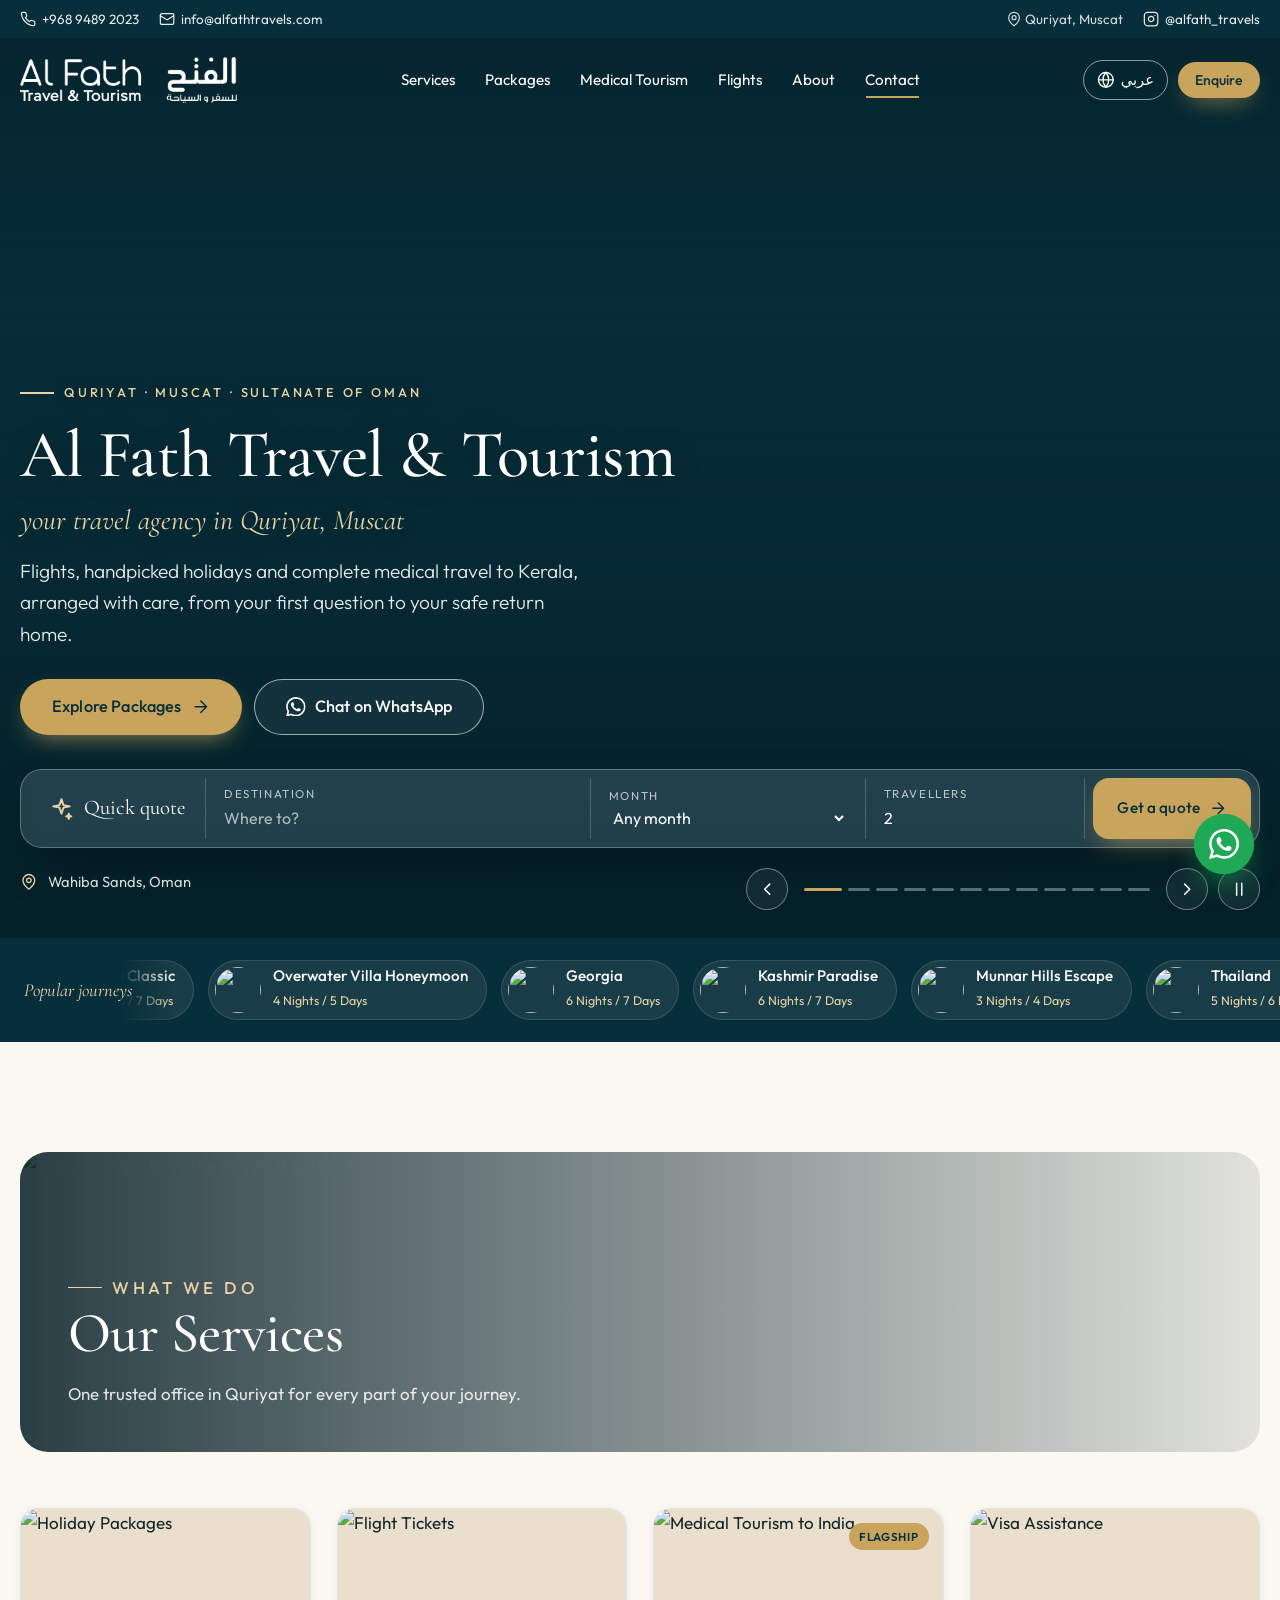
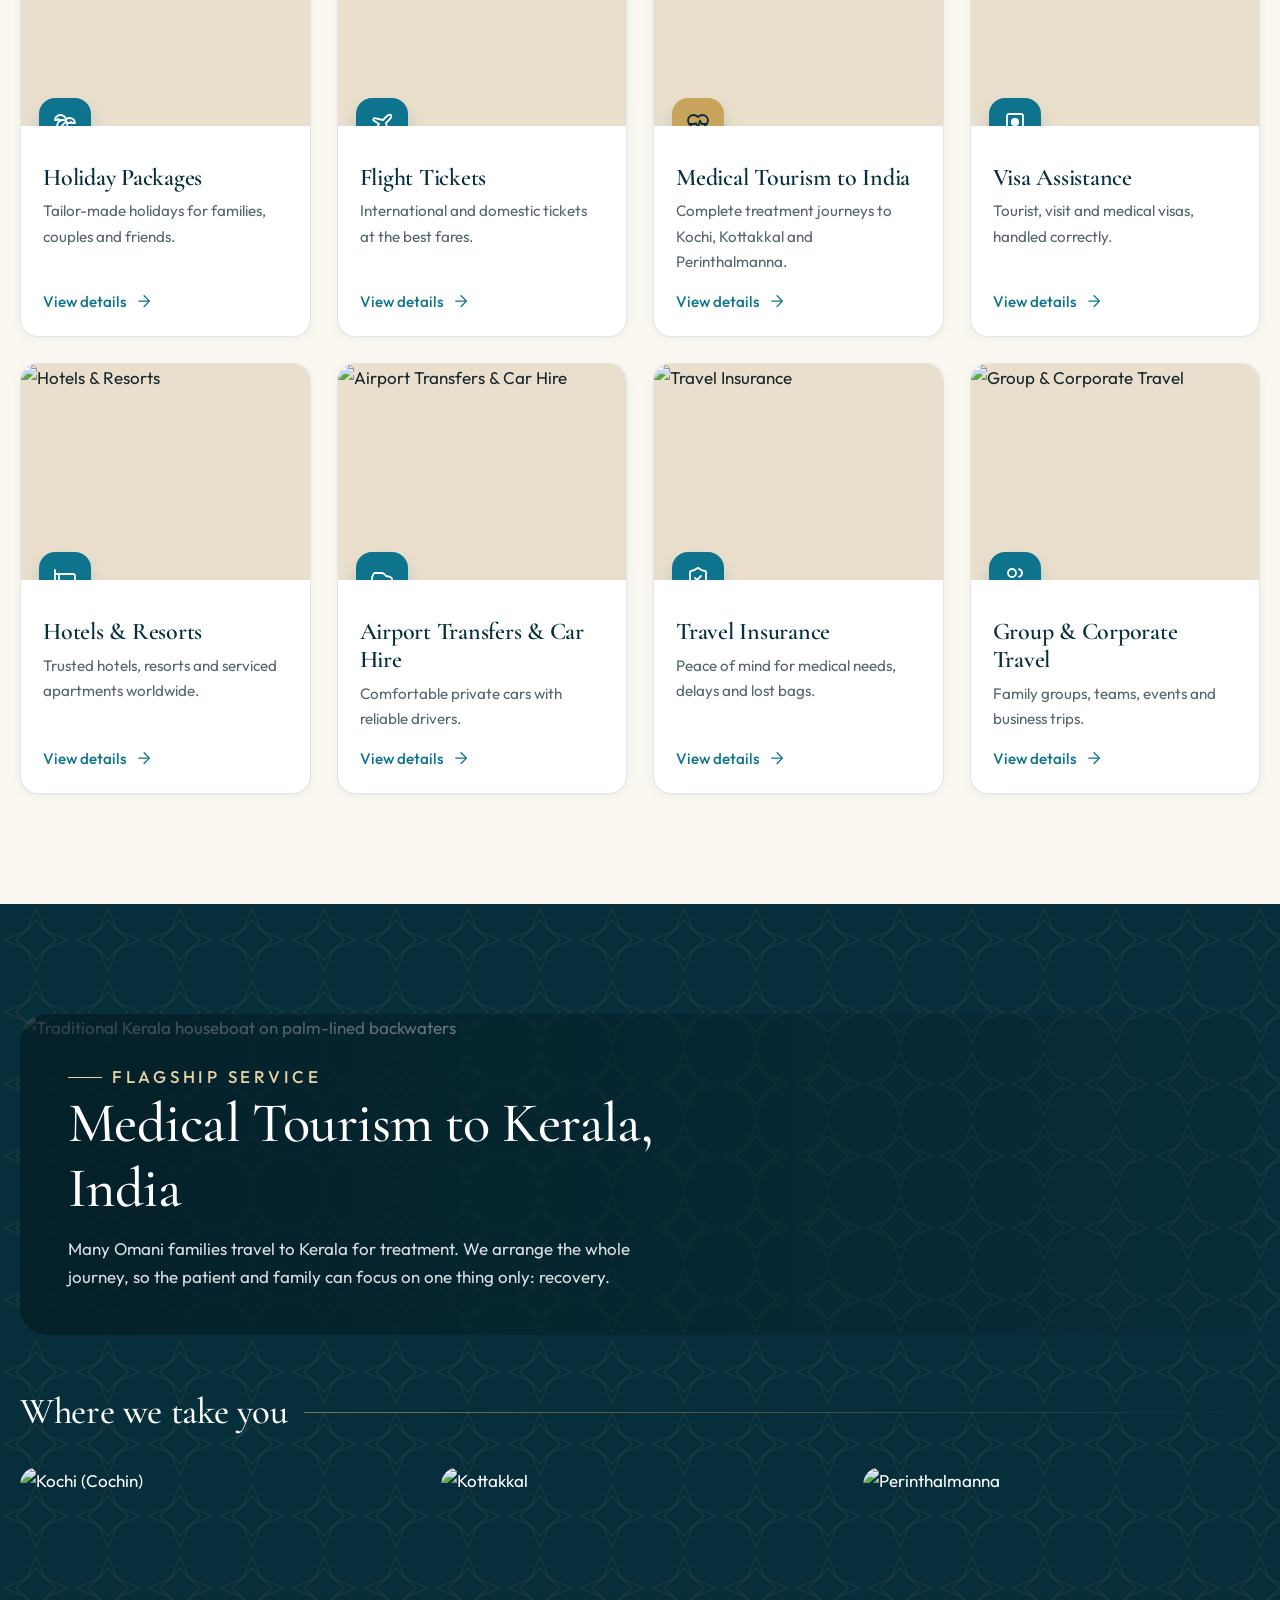
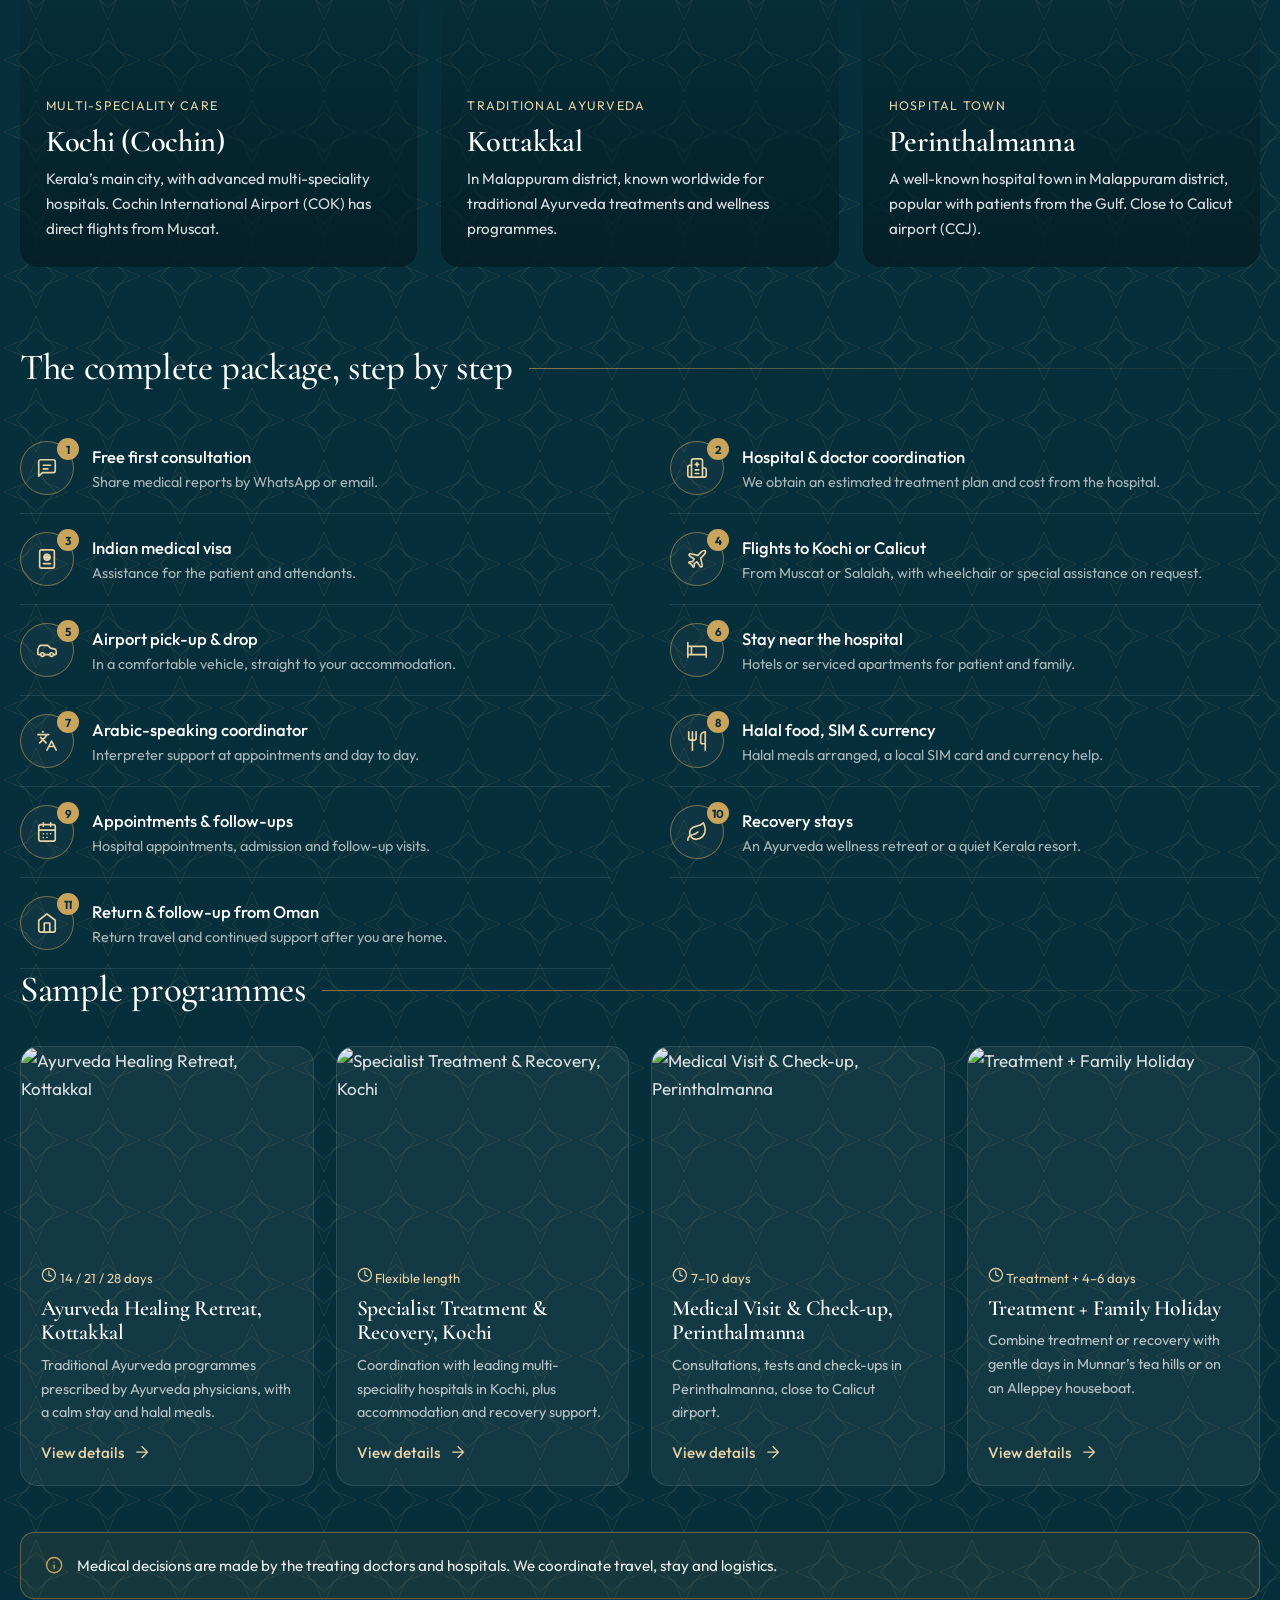
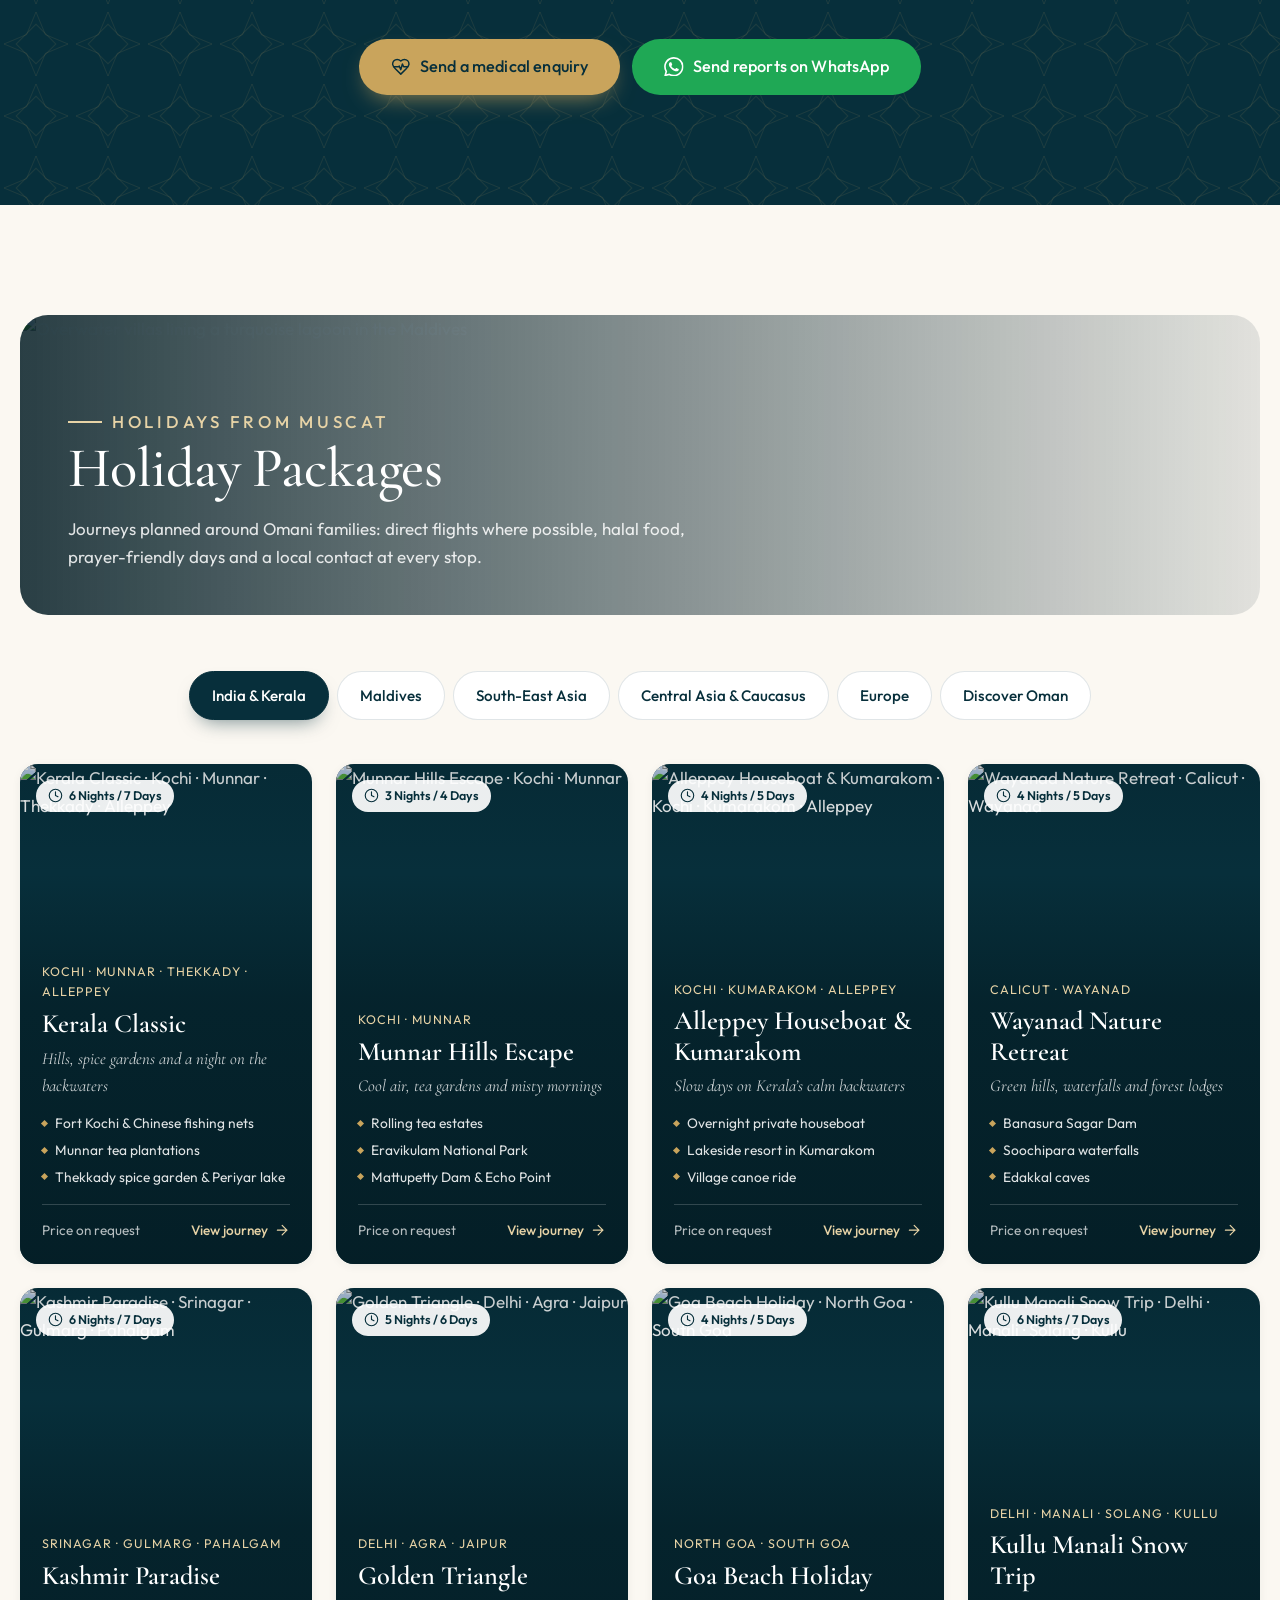
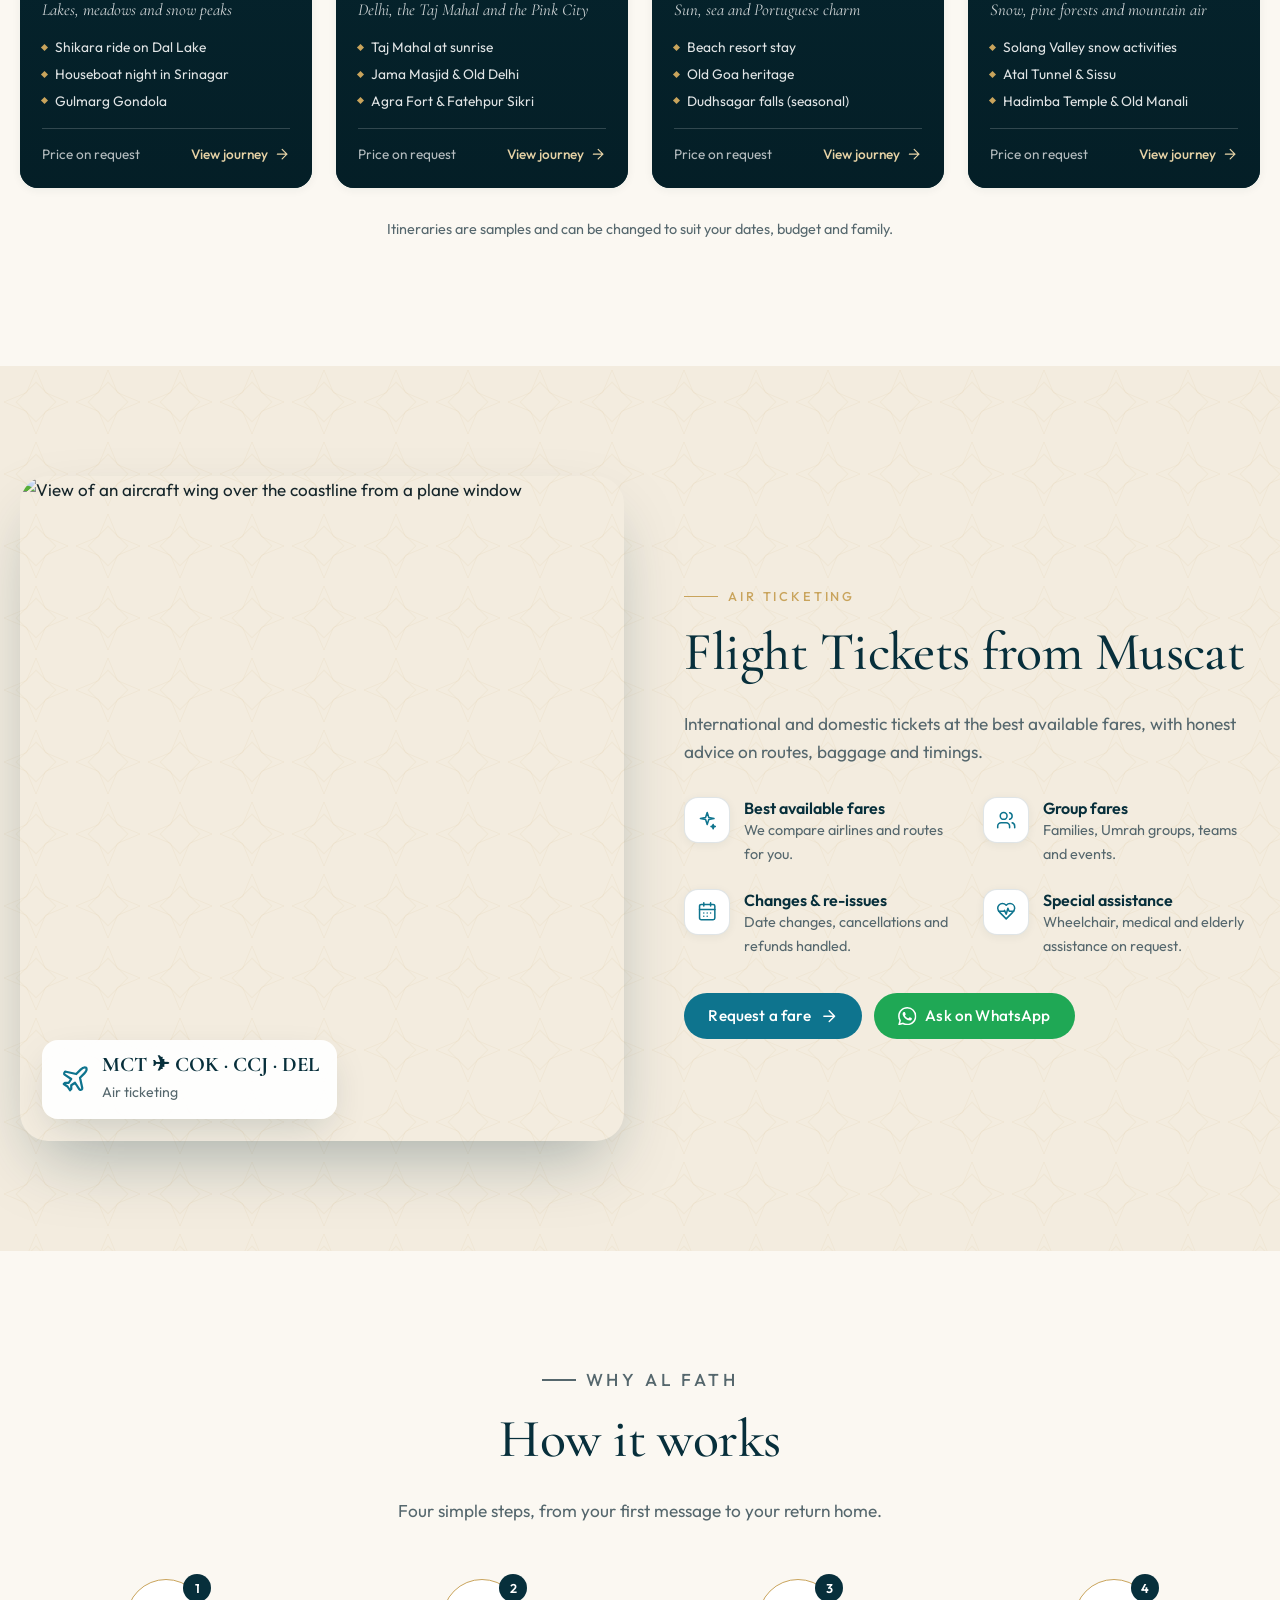
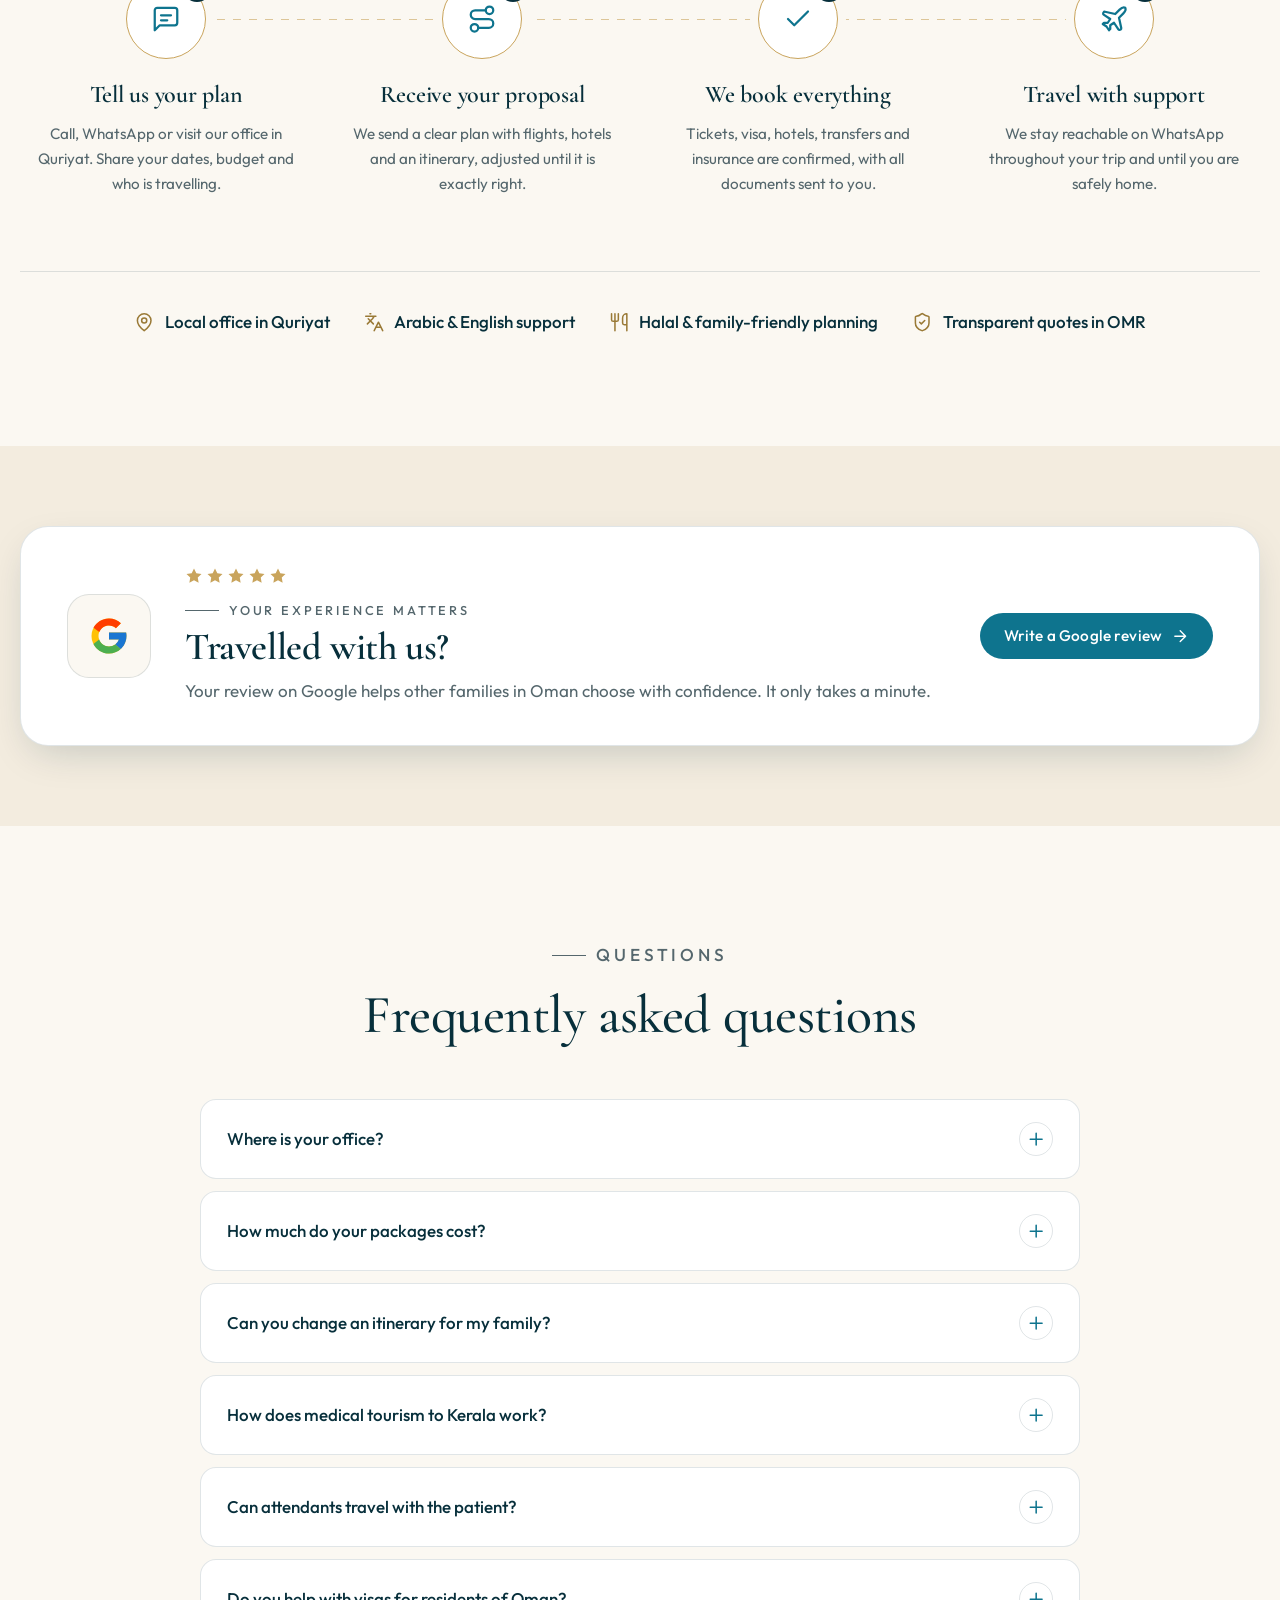
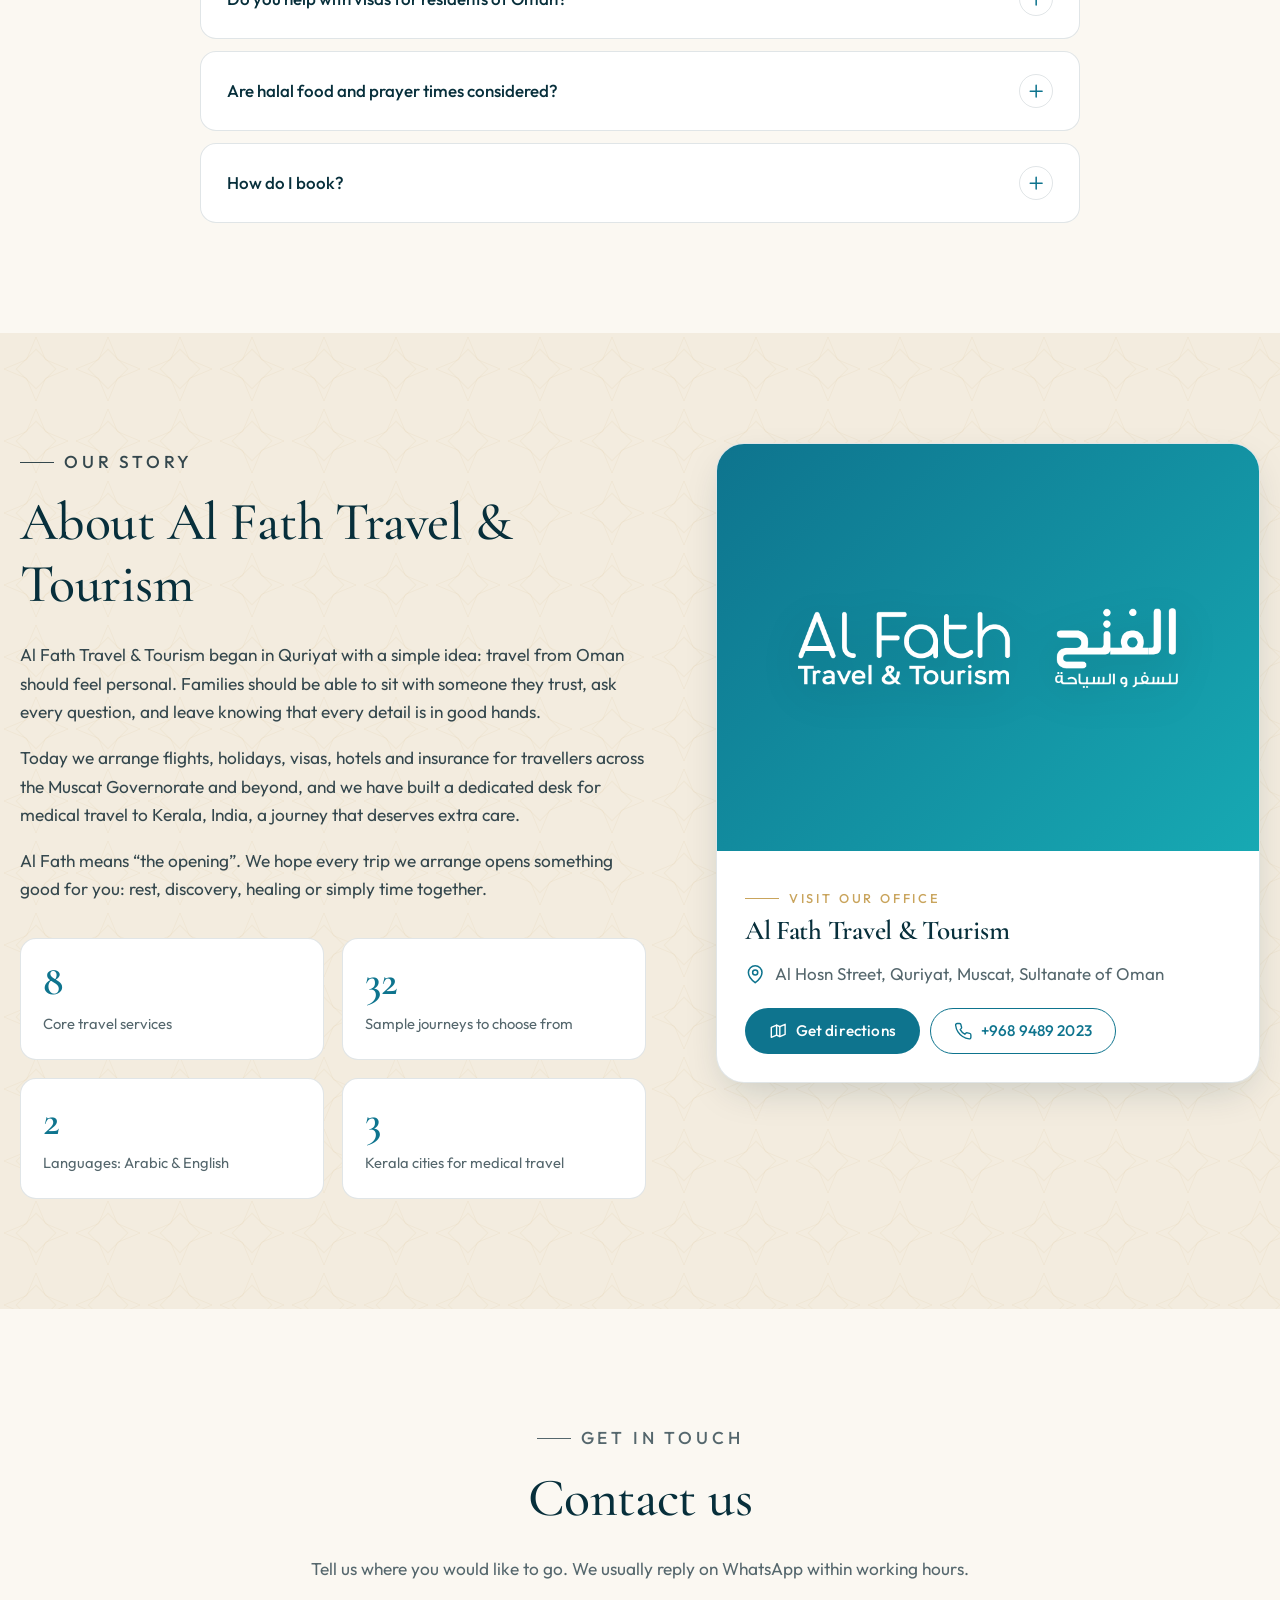
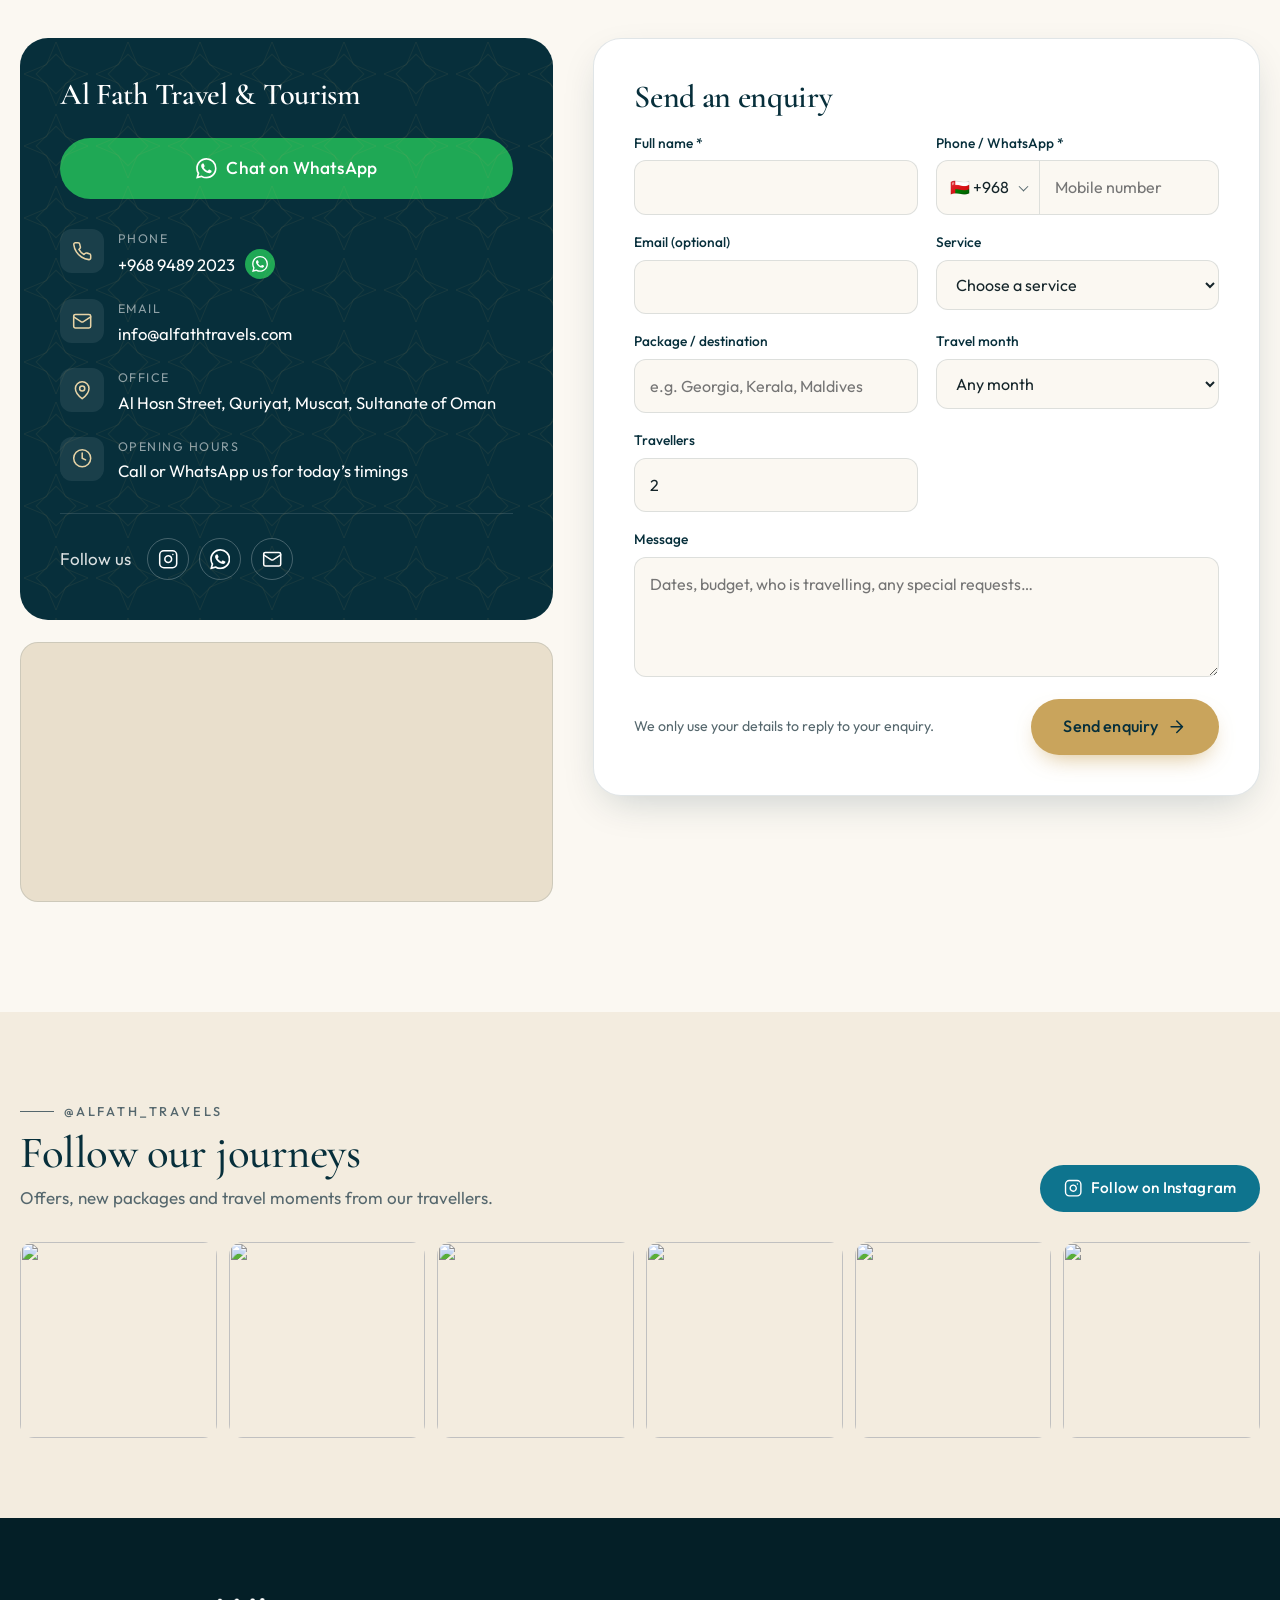
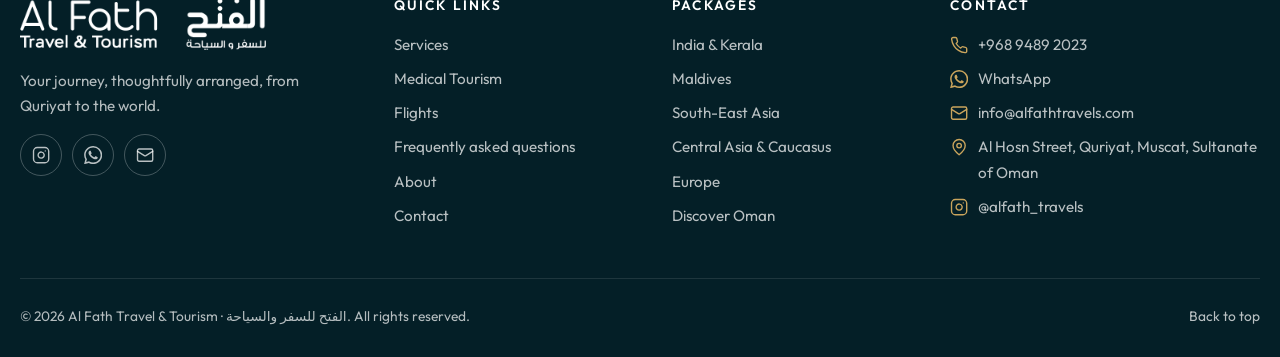
==== commit 7638c308: "Add country code selector to phone fields Phone fields in the enquiry and medical forms now have a d" ====
--- a/index.html
+++ b/index.html
@@ -459,7 +459,7 @@
             <input type="text" name="_honey" class="hp" tabindex="-1" autocomplete="off" aria-hidden="true">
             <div class="form-grid">
               <div class="field"><label for="f-name"><span data-i18n="f.name">Full name</span> *</label><input id="f-name" name="name" required autocomplete="name"></div>
-              <div class="field"><label for="f-phone"><span data-i18n="f.phone">Phone / WhatsApp</span> *</label><input id="f-phone" name="phone" type="tel" required autocomplete="tel" dir="ltr" placeholder="+968"></div>
+              <div class="field"><label for="f-phone"><span data-i18n="f.phone">Phone / WhatsApp</span> *</label><div class="phone-field" dir="ltr"><span class="cc-wrap"><span class="cc-label" aria-hidden="true"></span><select name="country_code" class="js-cc" data-i18n-aria="f.cc" aria-label="Country code"></select></span><input id="f-phone" name="phone" type="tel" required autocomplete="tel-national" inputmode="tel" data-i18n-ph="f.phonePh" placeholder="Mobile number"></div></div>
               <div class="field"><label for="f-email" data-i18n="f.email">Email (optional)</label><input id="f-email" name="email" type="email" autocomplete="email" dir="ltr"></div>
               <div class="field"><label for="f-service" data-i18n="f.service">Service</label><select id="f-service" name="service"></select></div>
               <div class="field"><label for="f-package" data-i18n="f.package">Package / destination</label><input id="f-package" name="package" data-i18n-ph="f.packagePh" placeholder="e.g. Georgia, Kerala, Maldives"></div>
@@ -557,6 +557,7 @@
 
 <script src="i18n.js"></script>
 <script src="data.js"></script>
+<script src="countries.js"></script>
 <script src="script.js"></script>
 </body>
 </html>
--- a/style.css
+++ b/style.css
@@ -458,6 +458,13 @@
   transition: border-color .3s, box-shadow .3s, background .3s; font-size: 1rem;
 }
 .field textarea { min-height: 120px; resize: vertical; }
+.phone-field { display: flex; border: 1.5px solid var(--line); border-radius: 12px; background: var(--ivory); transition: border-color .3s, box-shadow .3s, background .3s; }
+.phone-field:focus-within { border-color: var(--teal); background: #fff; box-shadow: 0 0 0 4px rgba(14, 116, 142, .12); }
+.field .phone-field input { border: 0; background: transparent; box-shadow: none; min-width: 0; flex: 1; text-align: left; }
+.cc-wrap { position: relative; flex: none; display: flex; align-items: center; border-right: 1.5px solid var(--line); }
+.cc-label { display: flex; align-items: center; gap: 6px; padding: 0 30px 0 13px; white-space: nowrap; font-size: 1rem; color: var(--ink); }
+.cc-wrap::after { content: ""; position: absolute; right: 12px; top: 50%; width: 7px; height: 7px; border-right: 1.5px solid var(--muted); border-bottom: 1.5px solid var(--muted); transform: translateY(-70%) rotate(45deg); pointer-events: none; }
+.field .cc-wrap select { position: absolute; inset: 0; width: 100%; height: 100%; opacity: 0; cursor: pointer; padding: 0; border: 0; }
 .field input:focus, .field select:focus, .field textarea:focus { outline: none; border-color: var(--teal); background: #fff; box-shadow: 0 0 0 4px rgba(14, 116, 142, .12); }
 .field input[type="file"] { padding: 10px; font-size: .9rem; }
 .check { display: flex; align-items: center; gap: 10px; font-size: .95rem; color: var(--ink); }
@@ -644,3 +651,5 @@
   .chips-track { animation: none; overflow-x: auto; width: auto; }
   .chips { overflow-x: auto; }
 }
+.field .phone-field input:focus { border: 0; background: transparent; box-shadow: none; }
+.cc-label, .phone-field input { direction: ltr; unicode-bidi: isolate; }
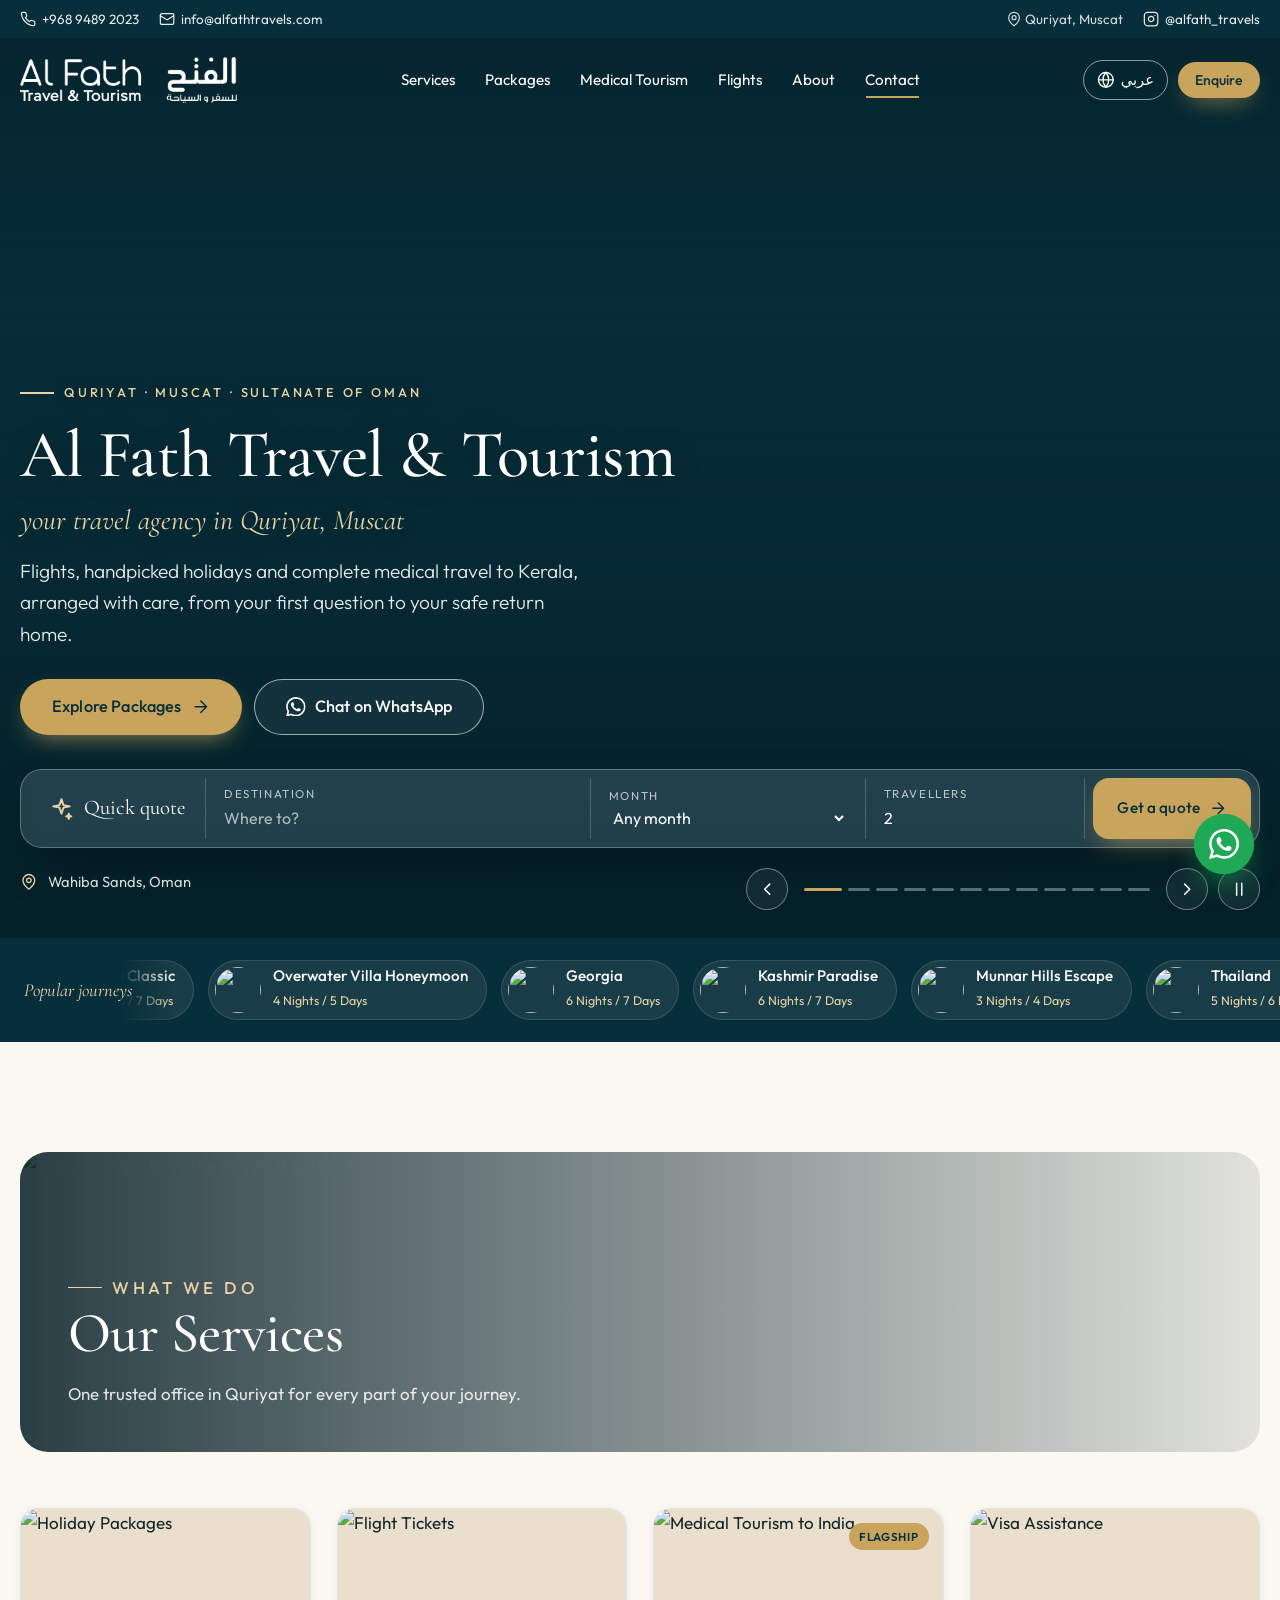
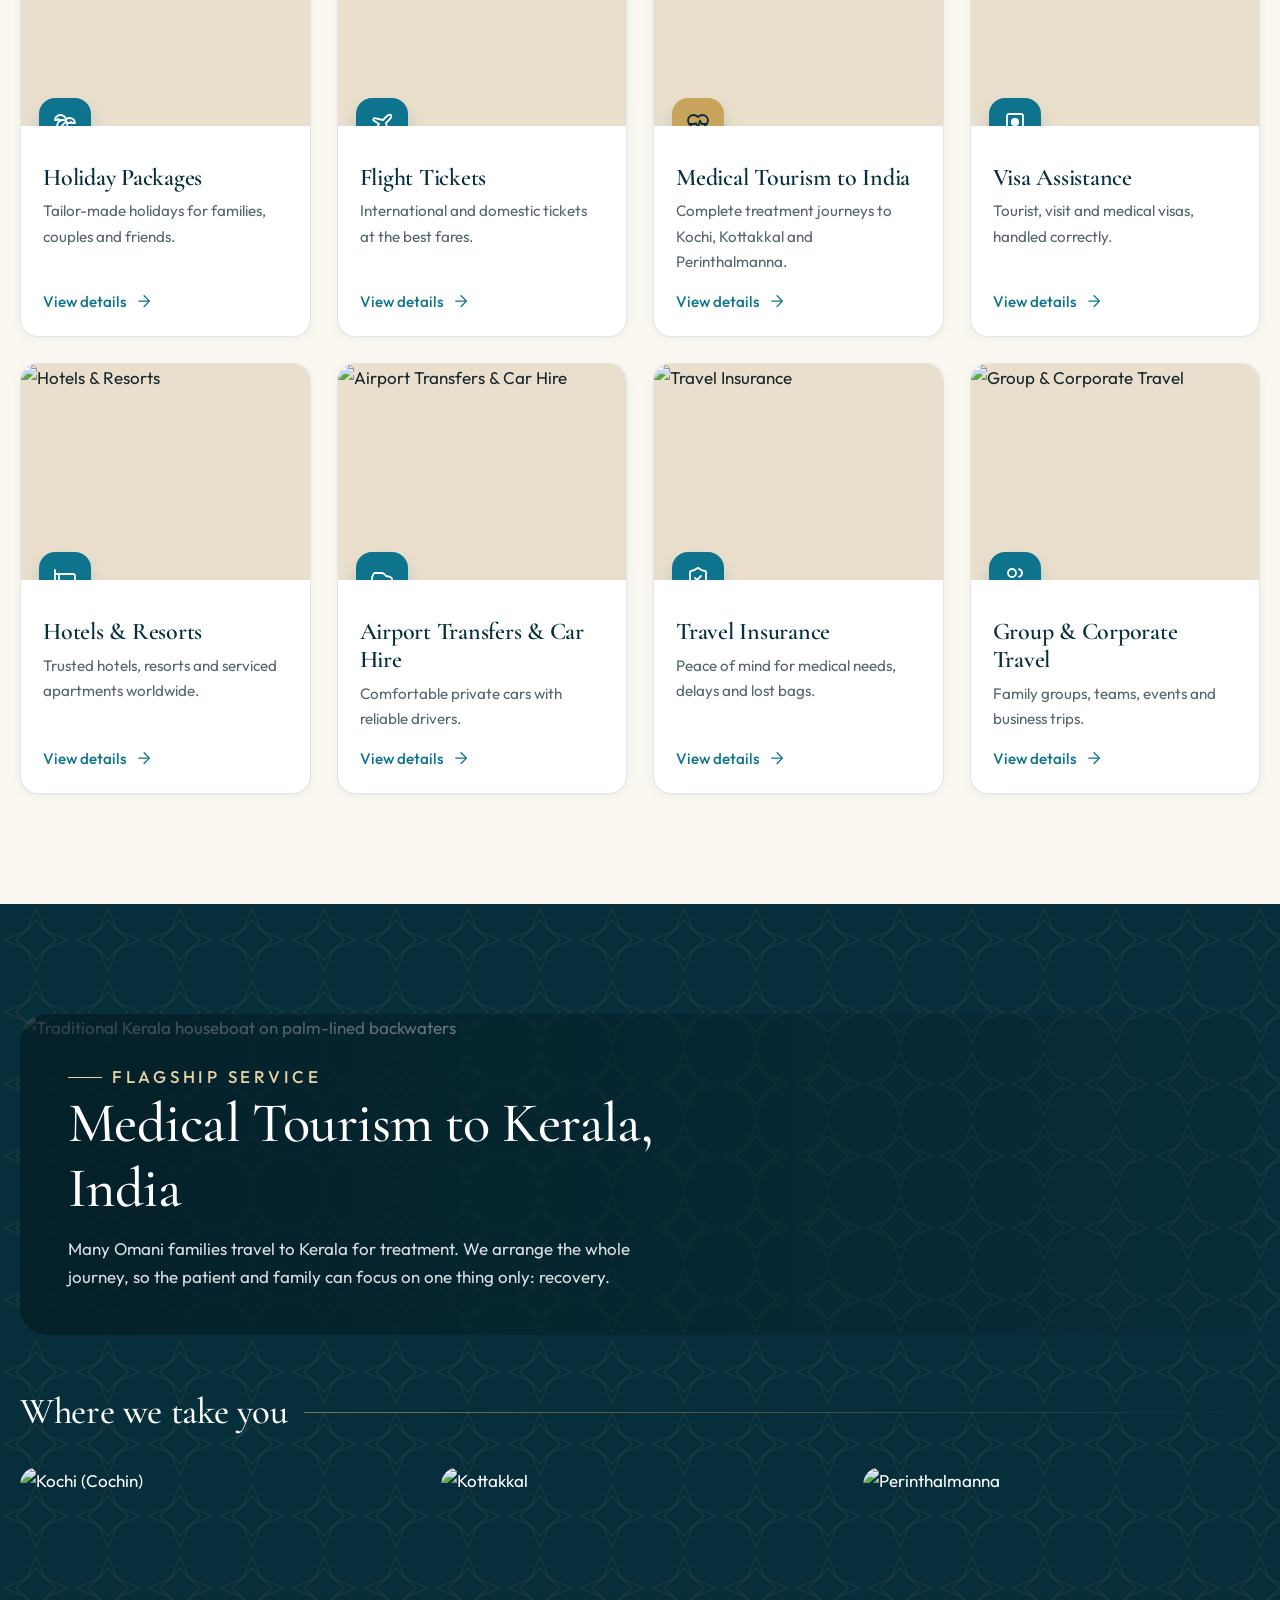
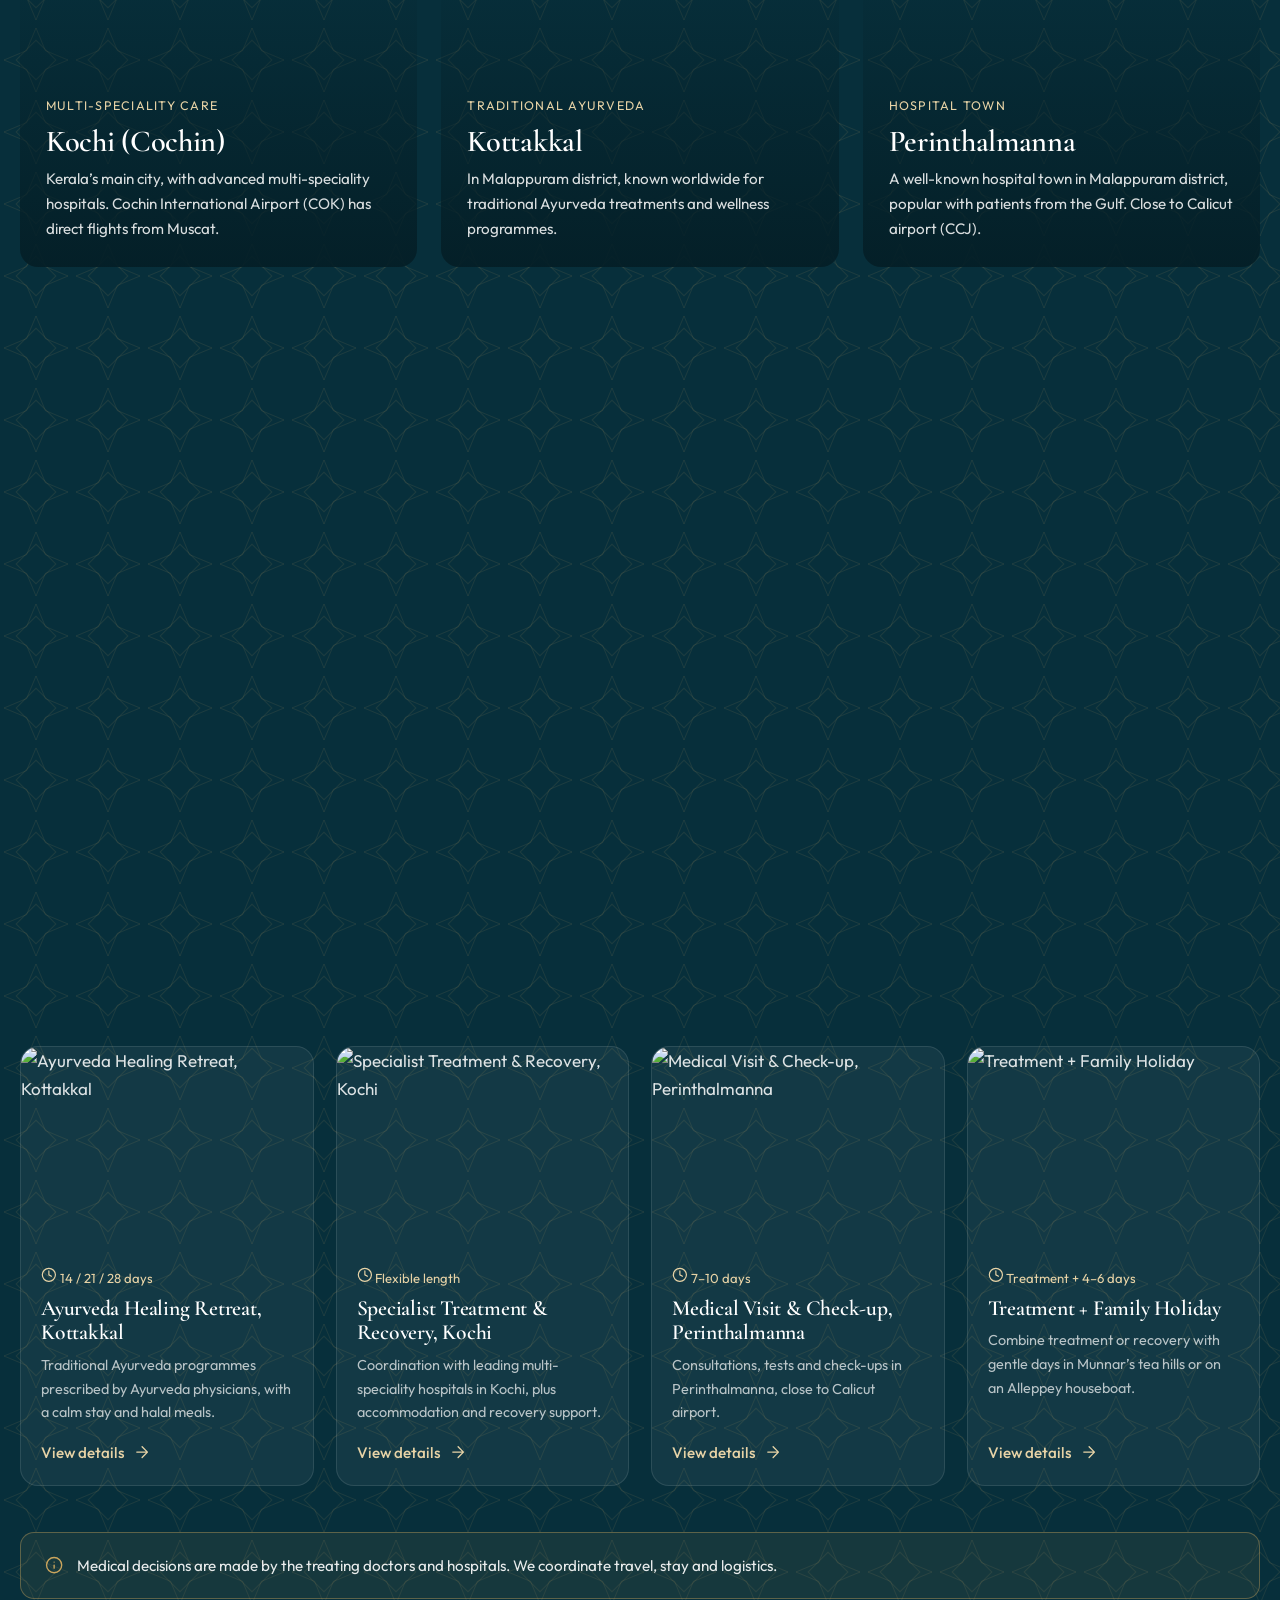
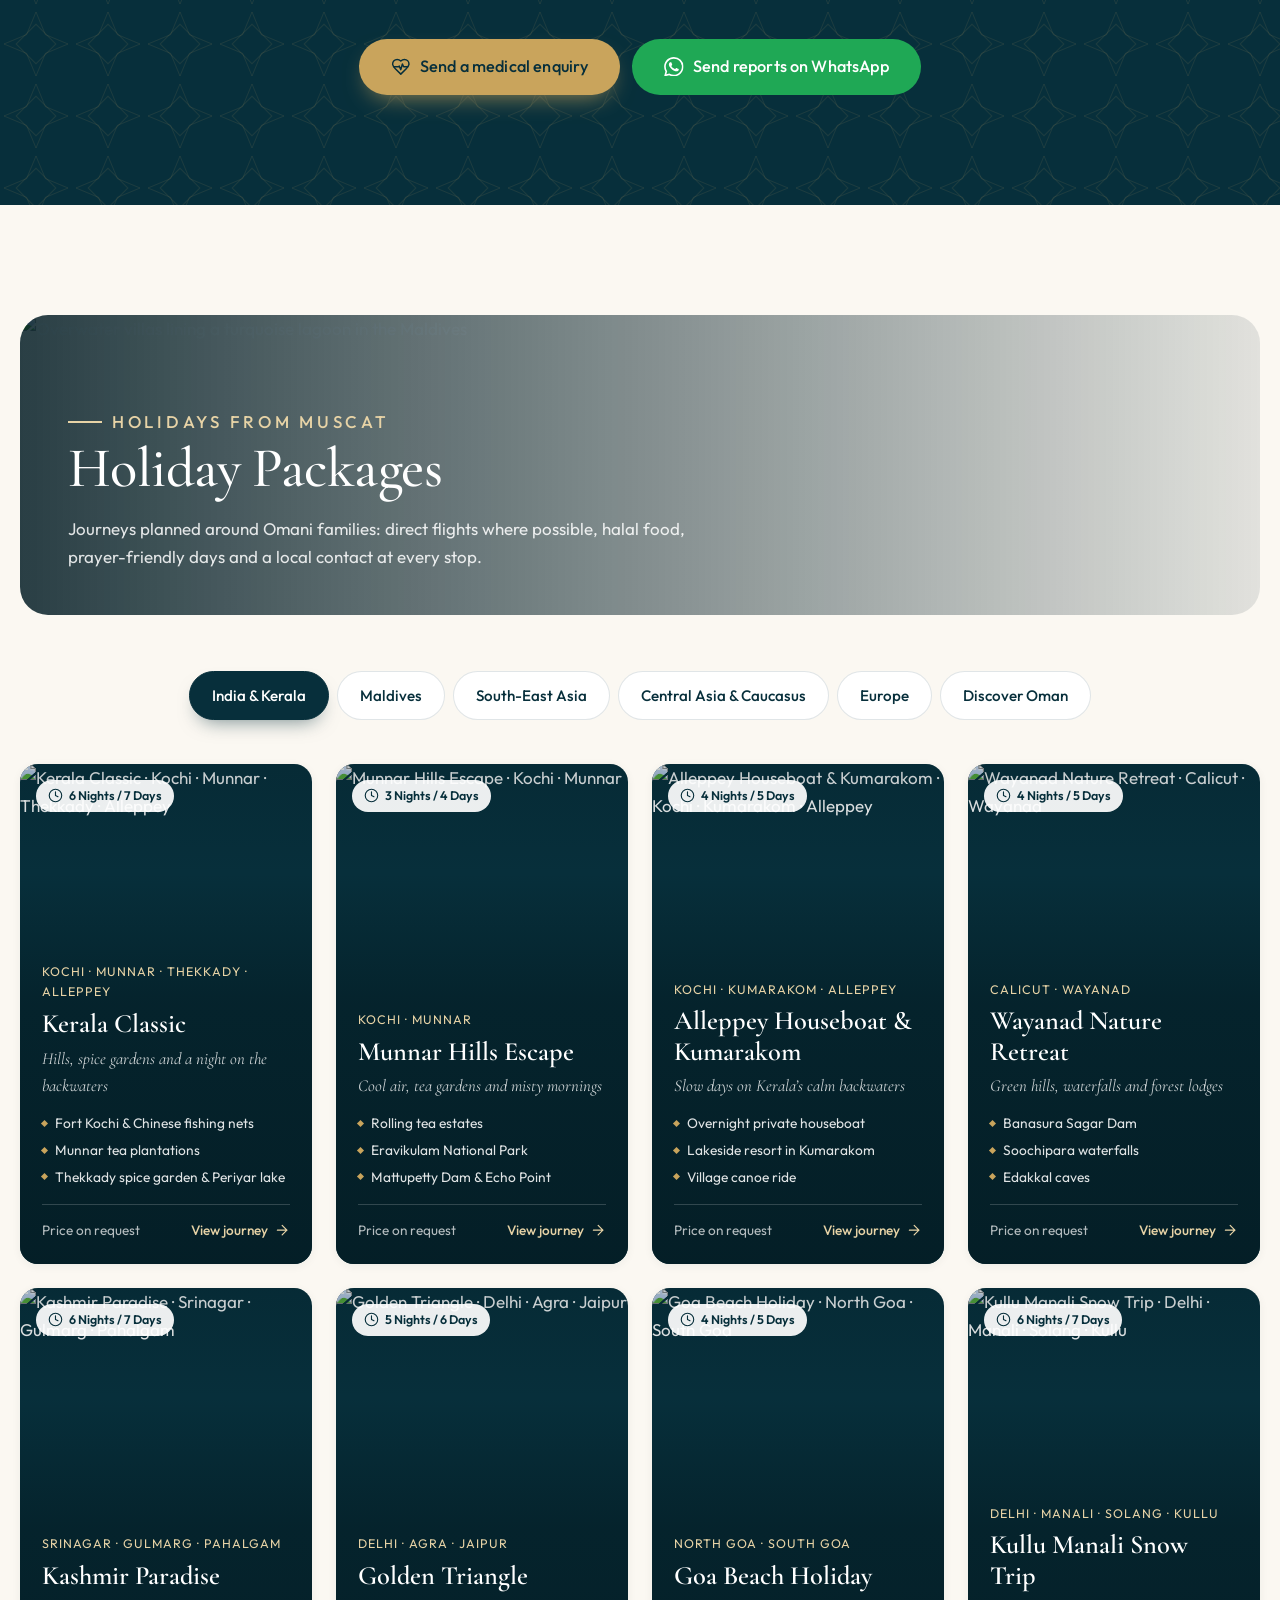
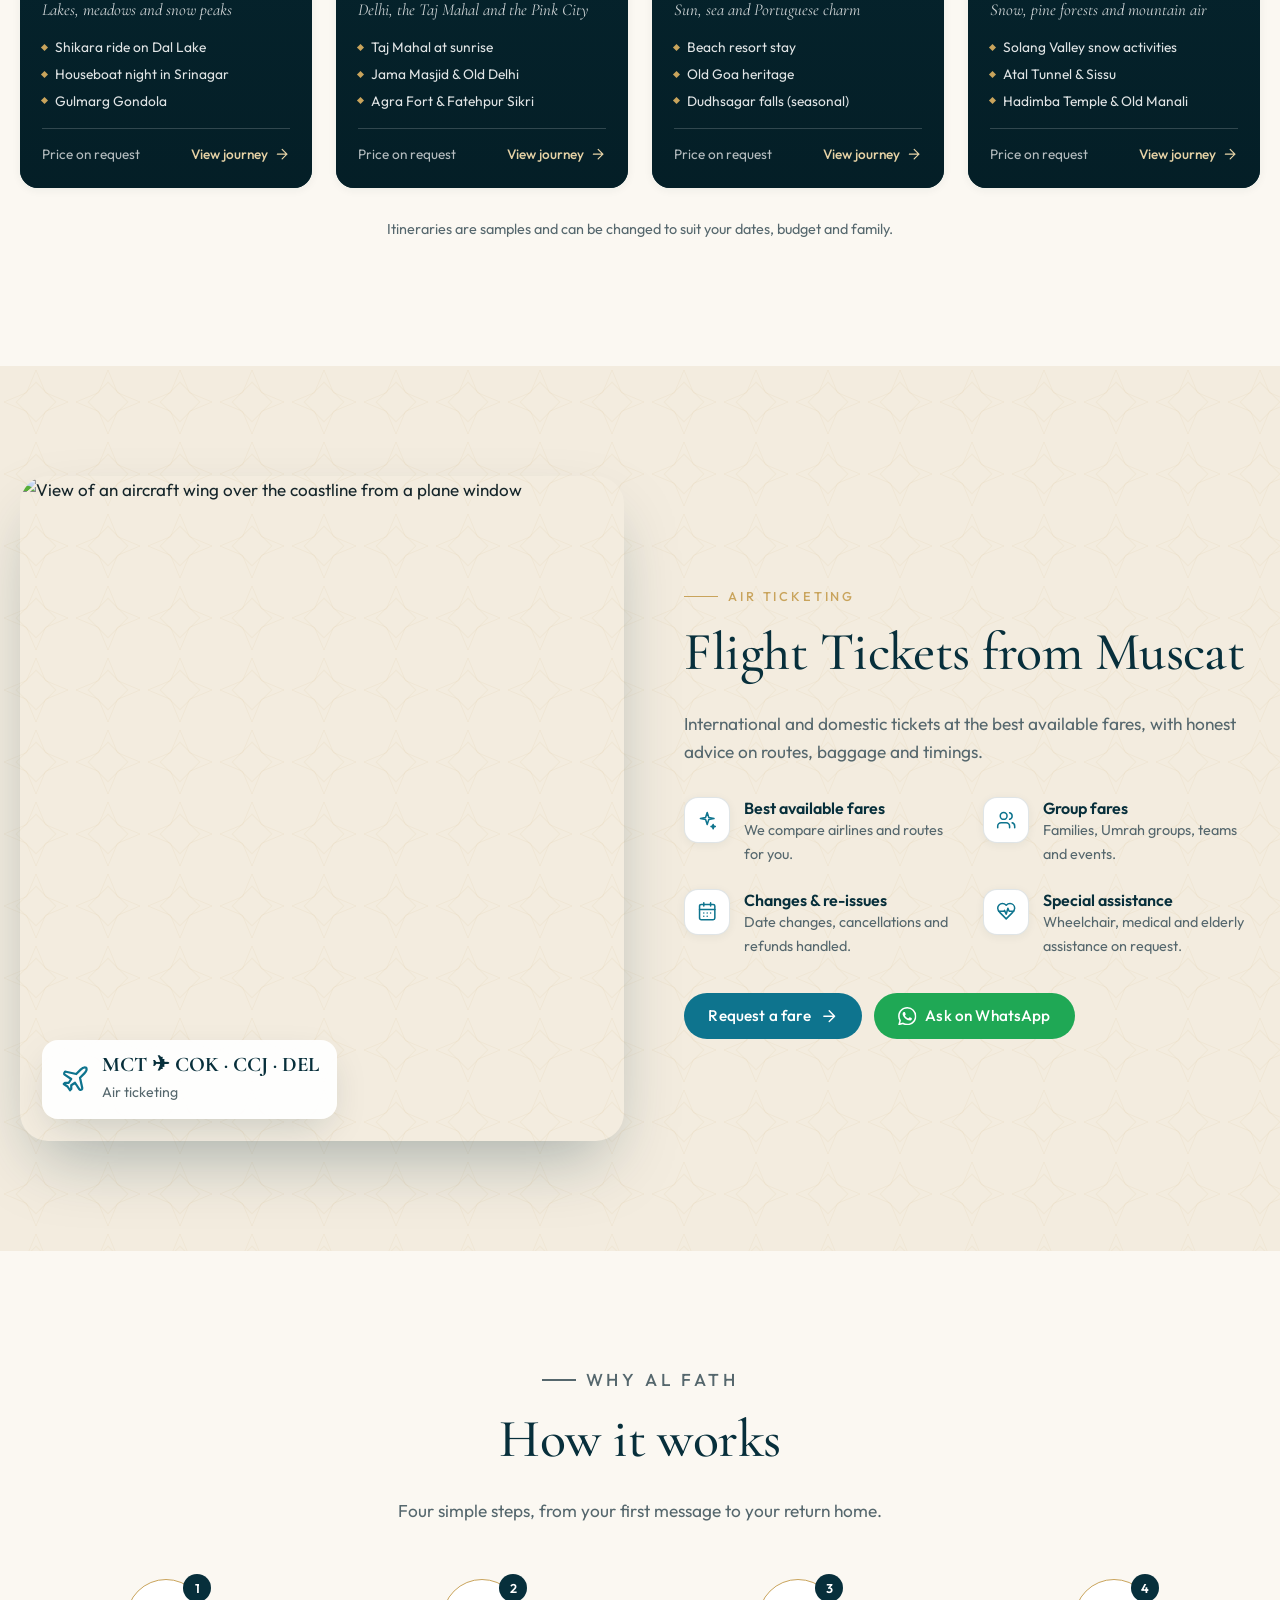
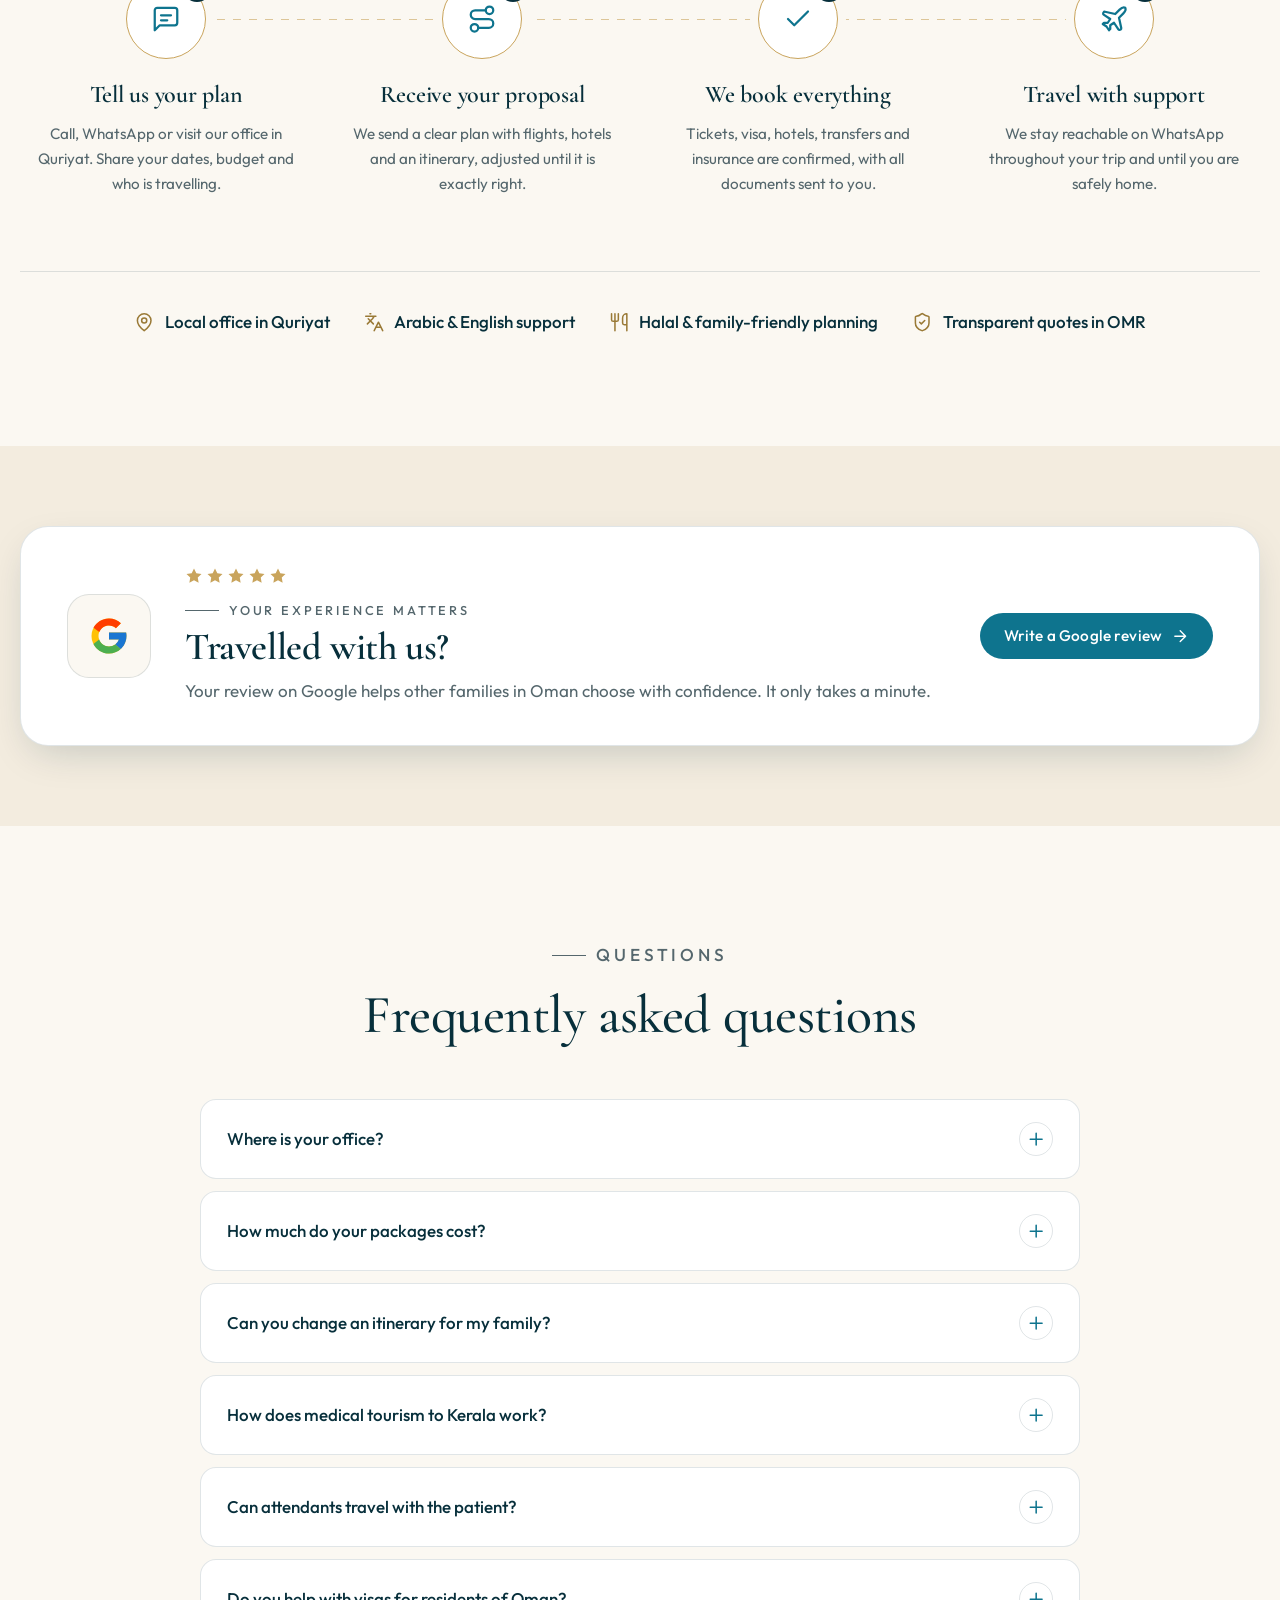
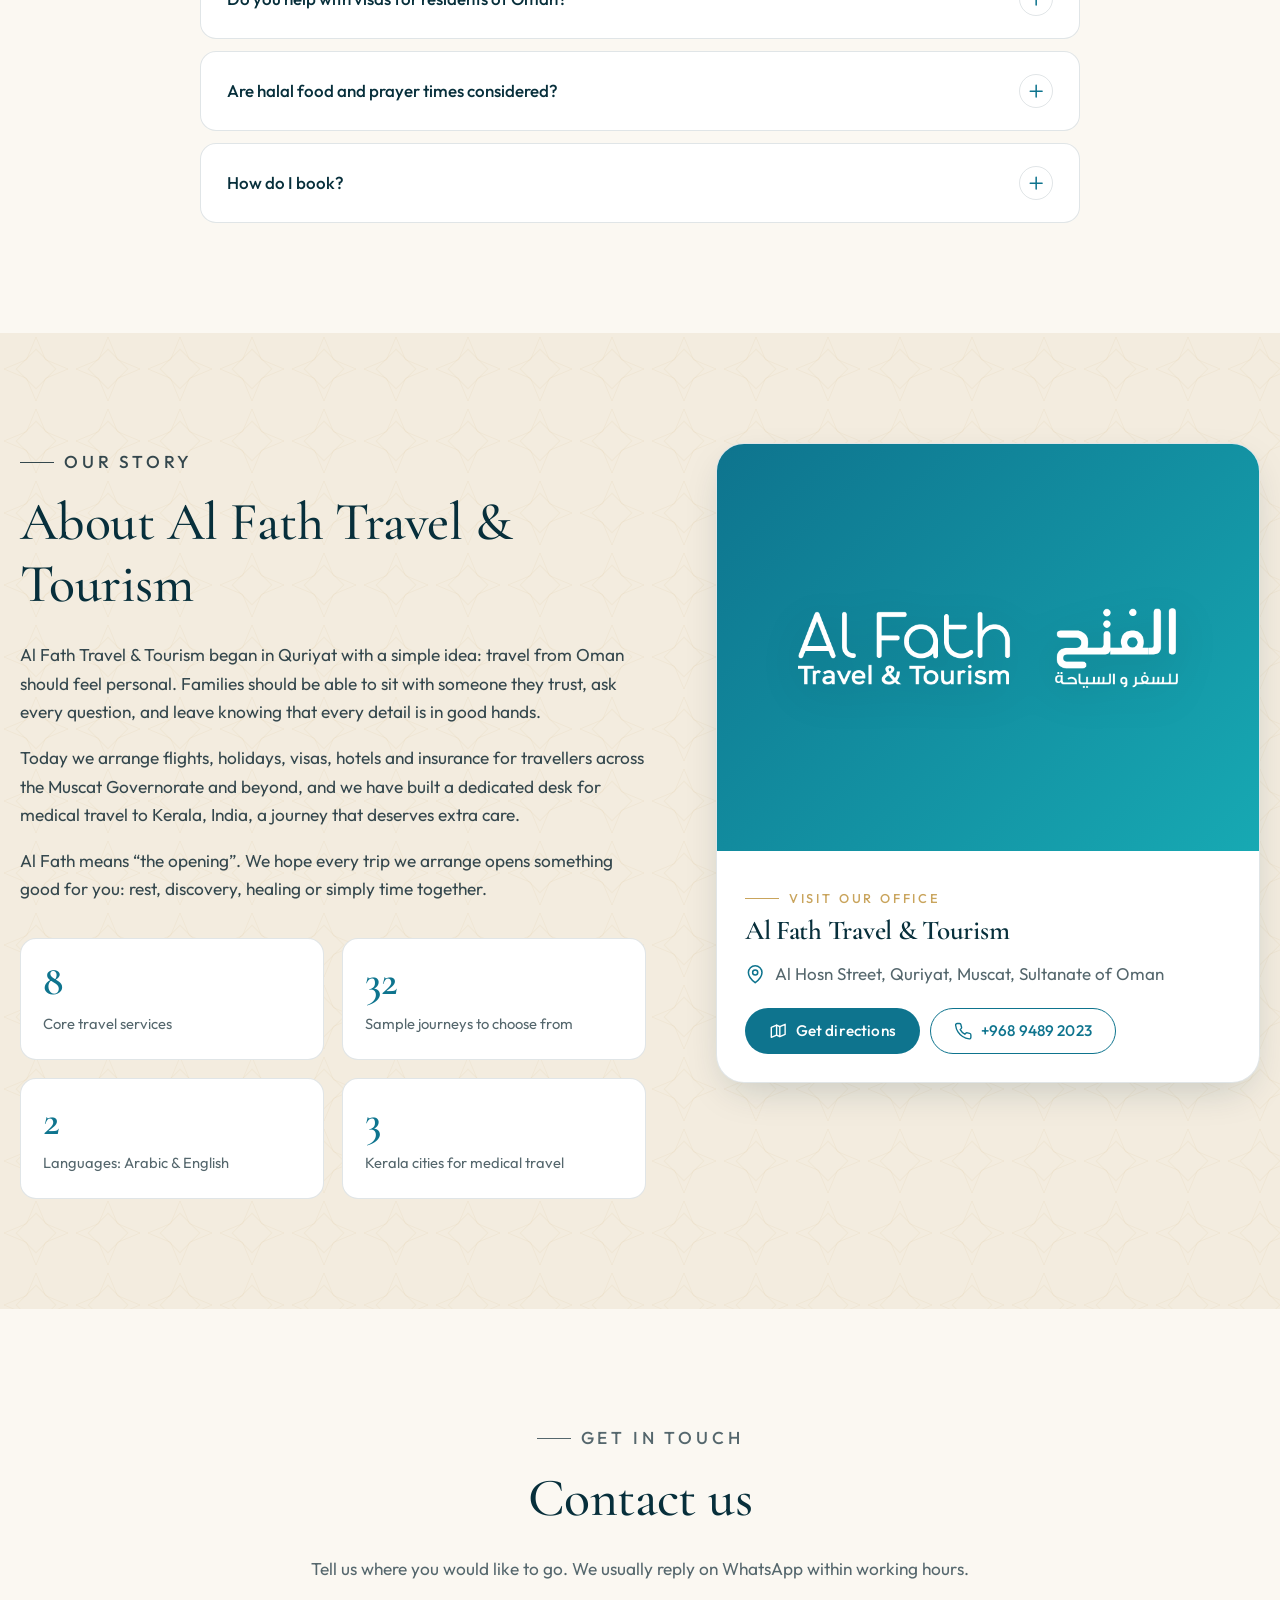
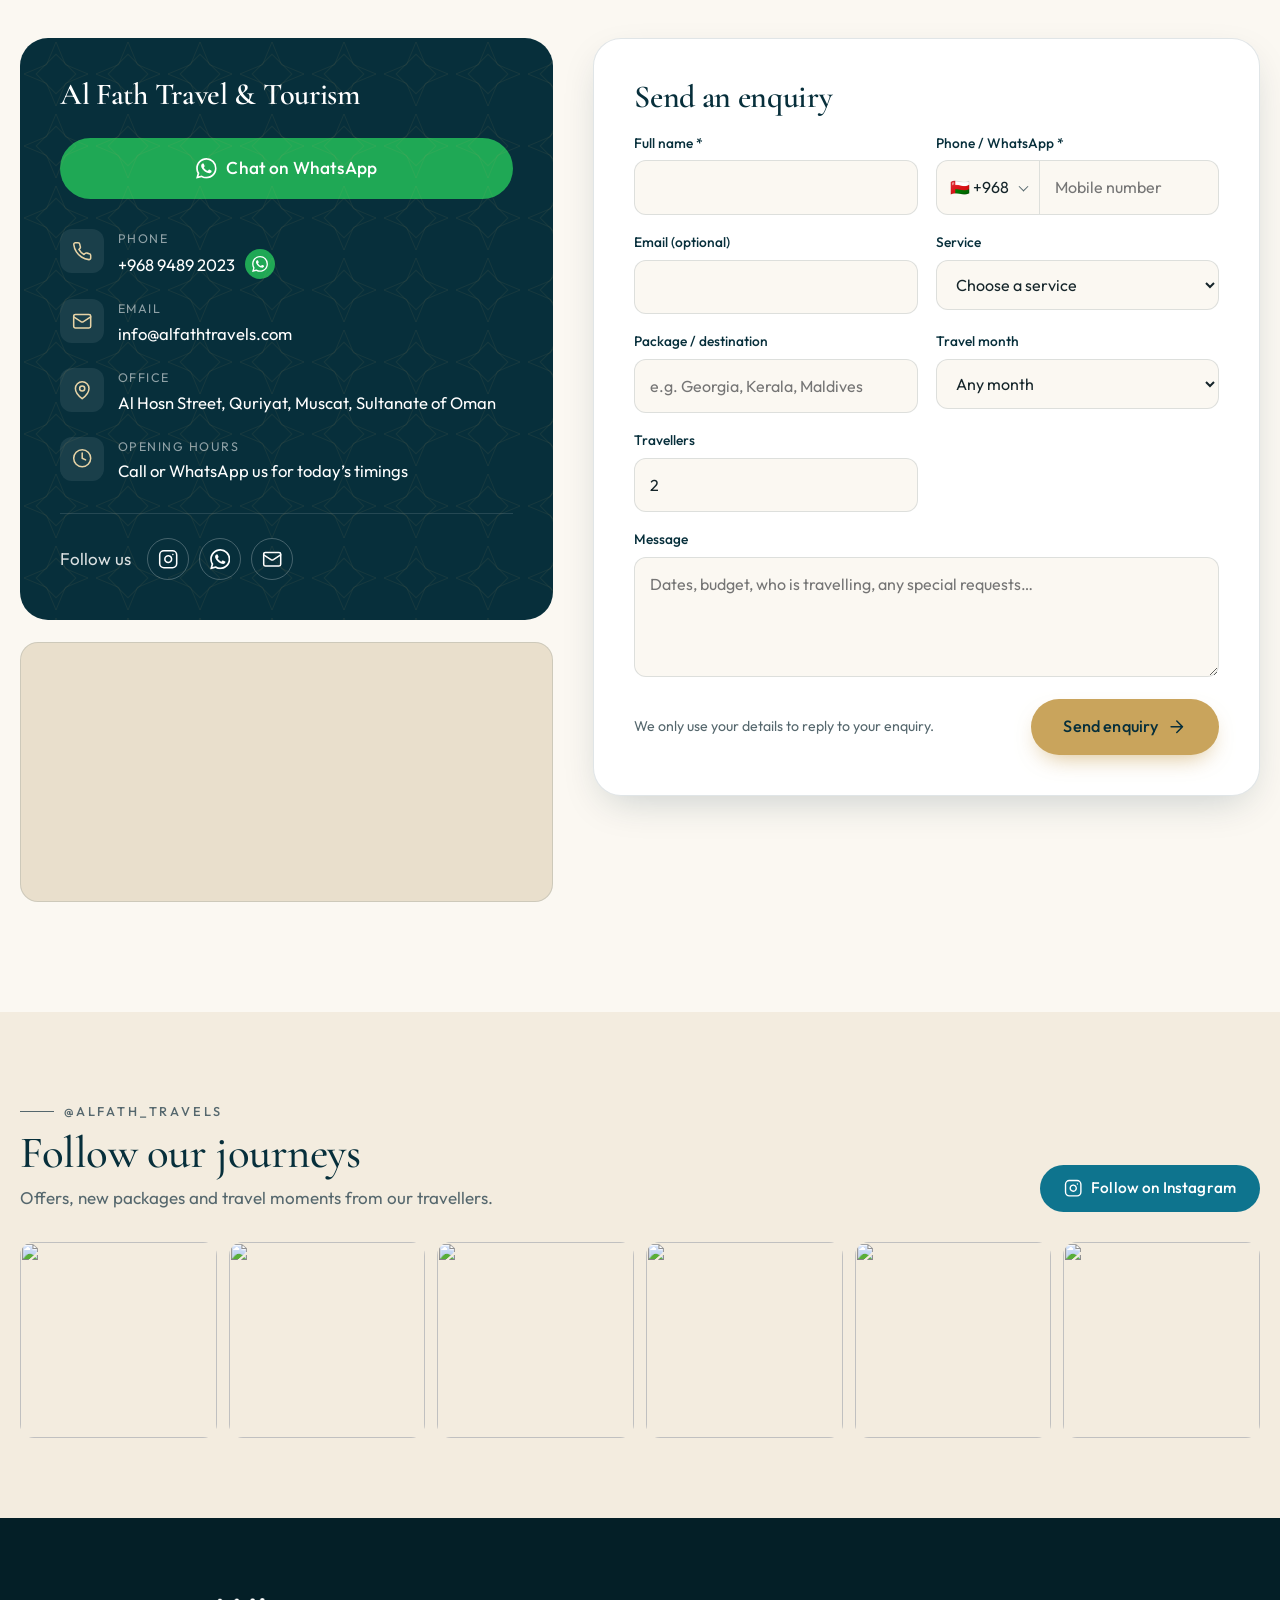
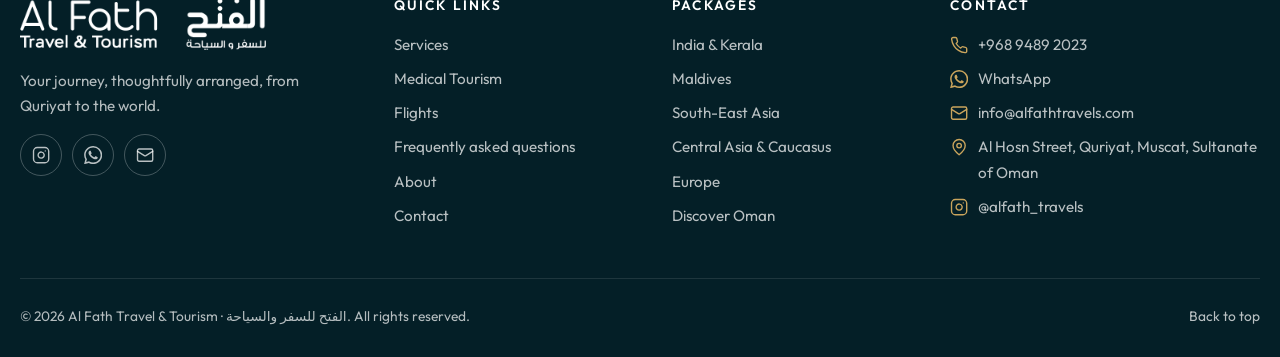
==== commit 75c1f653: "Pin contact map to Al Husn Street, Quriyat The address search placed the map on an unrelated road wi" ====
--- a/index.html
+++ b/index.html
@@ -63,8 +63,8 @@
           "addressRegion": "Muscat Governorate",
           "addressCountry": "OM"
         },
-        "geo": { "@type": "GeoCoordinates", "latitude": 23.2622, "longitude": 58.9178 },
-        "hasMap": "https://www.google.com/maps/search/?api=1&query=Al+Fath+Travel+%26+Tourism+Quriyat+Oman",
+        "geo": { "@type": "GeoCoordinates", "latitude": 23.2505, "longitude": 58.9065 },
+        "hasMap": "https://www.google.com/maps/search/?api=1&query=23.2505,58.9065",
         "sameAs": ["https://www.instagram.com/alfath_travels/"],
         "areaServed": [
           { "@type": "Country", "name": "Oman" },
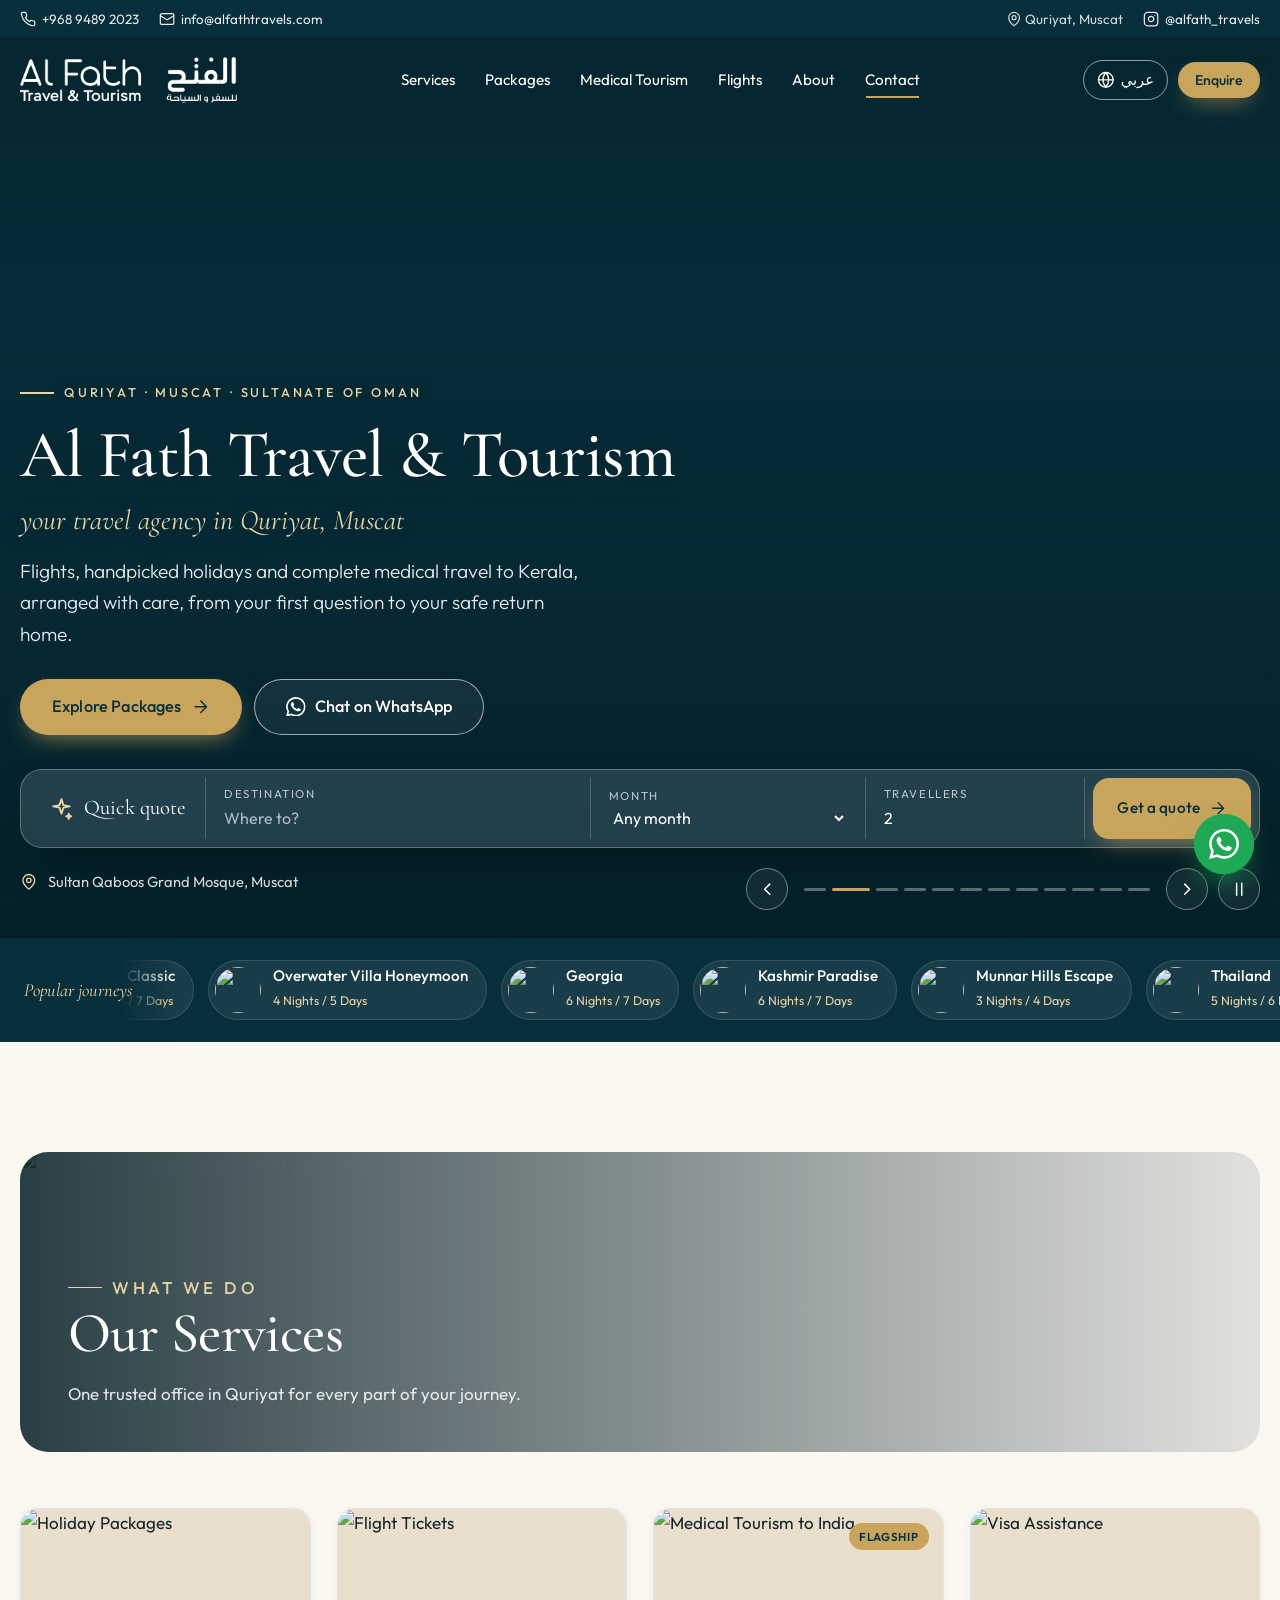
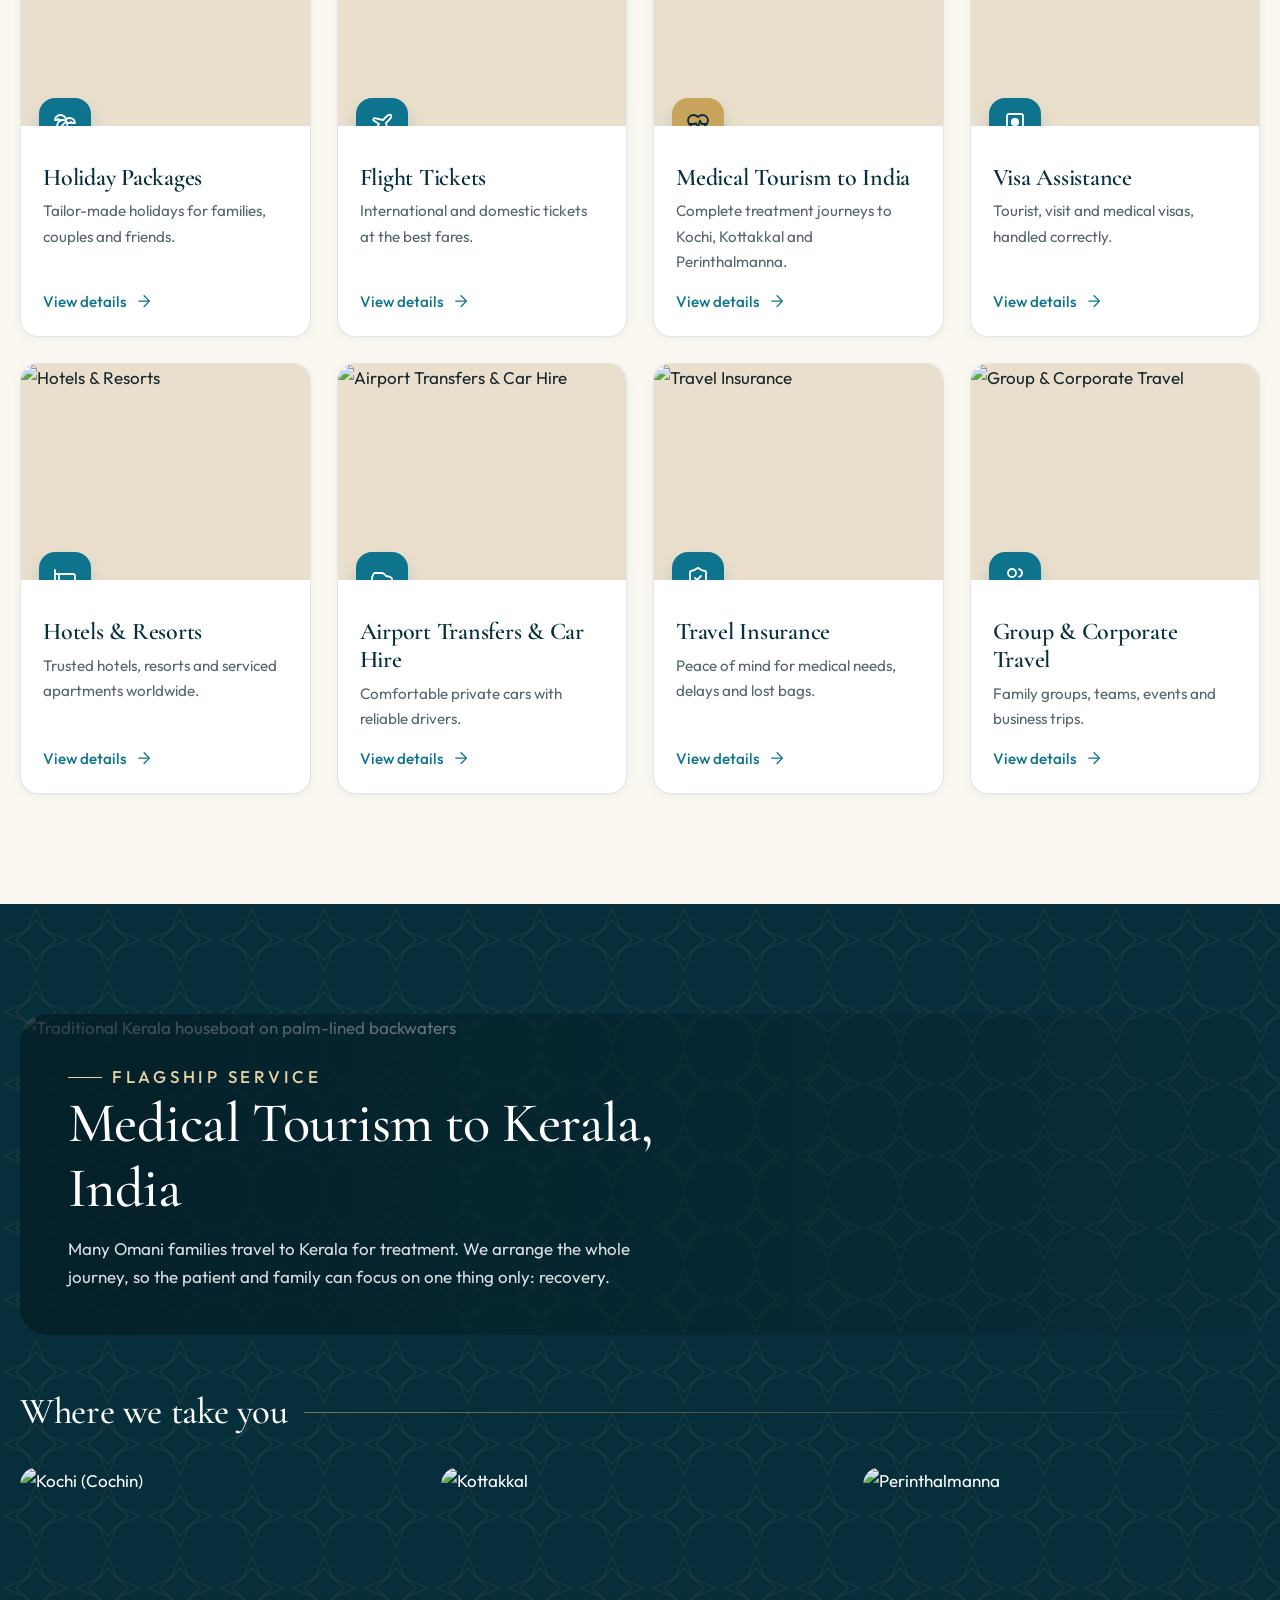
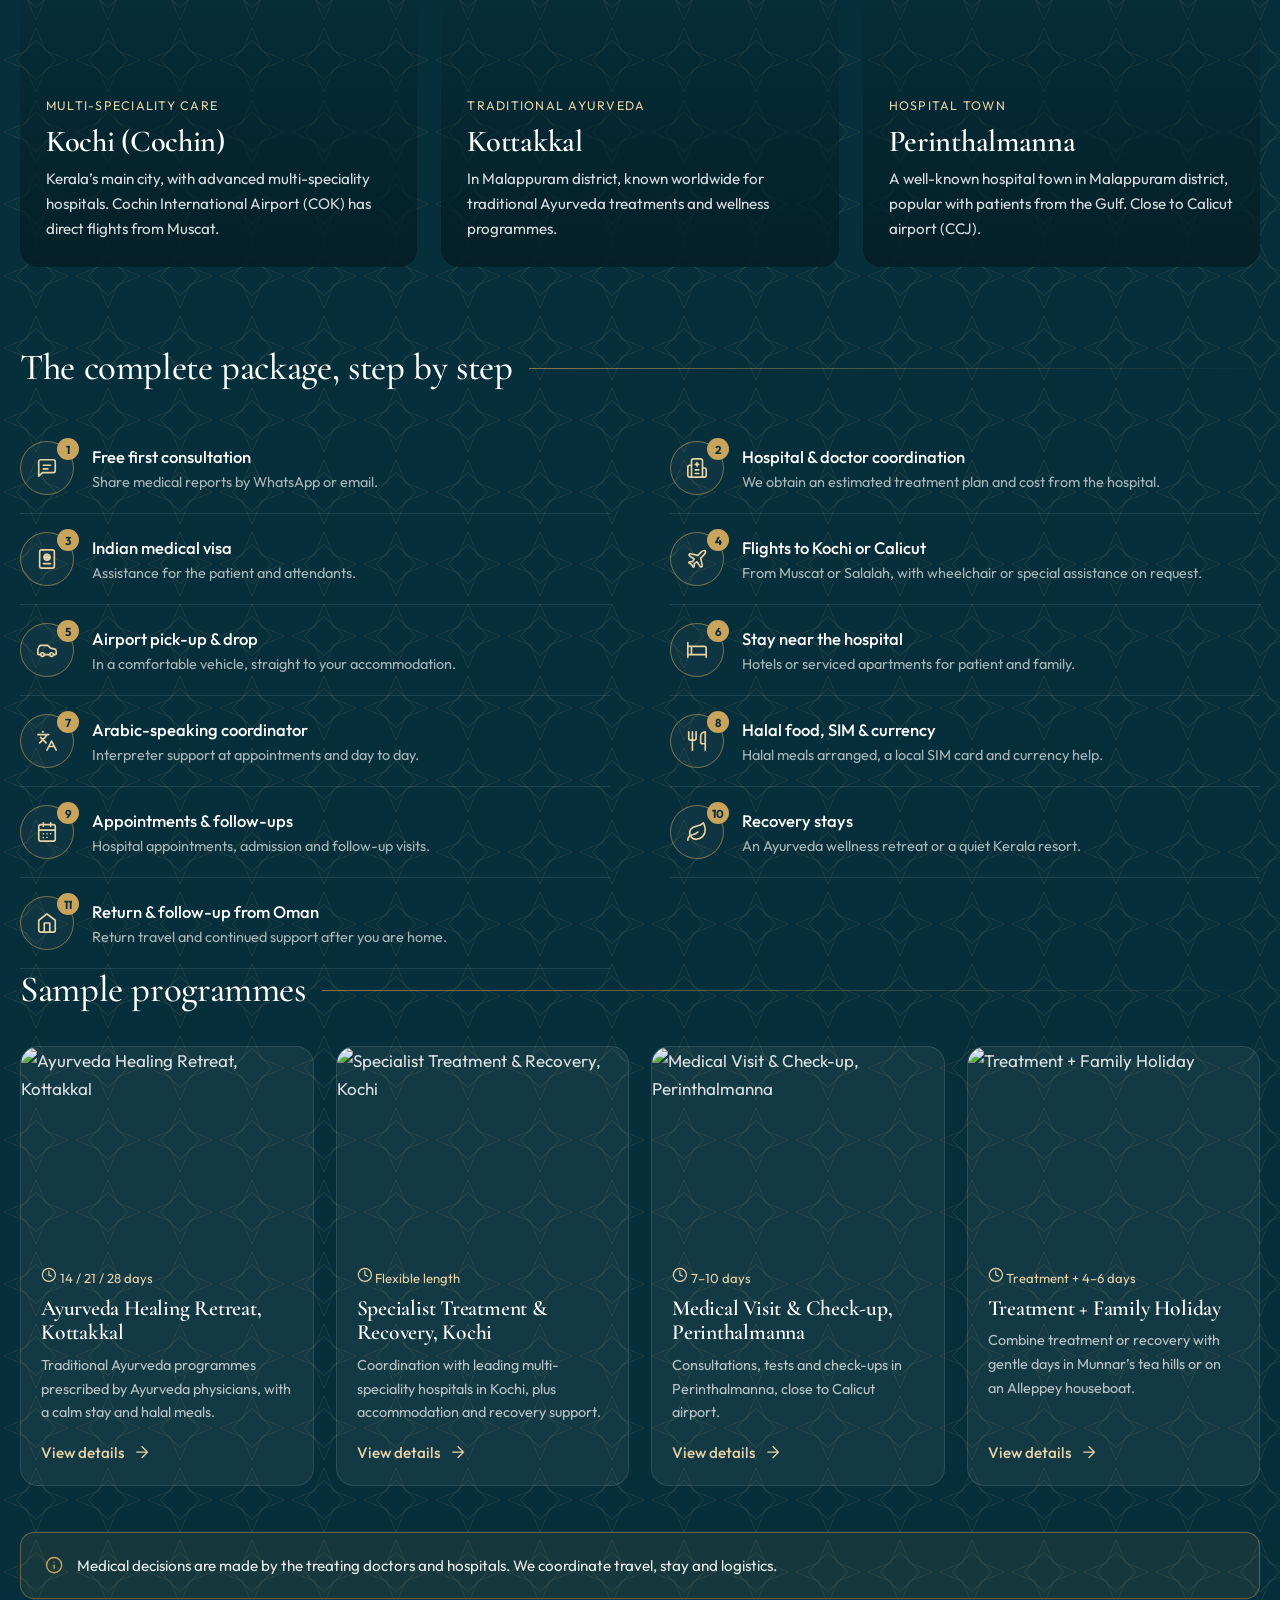
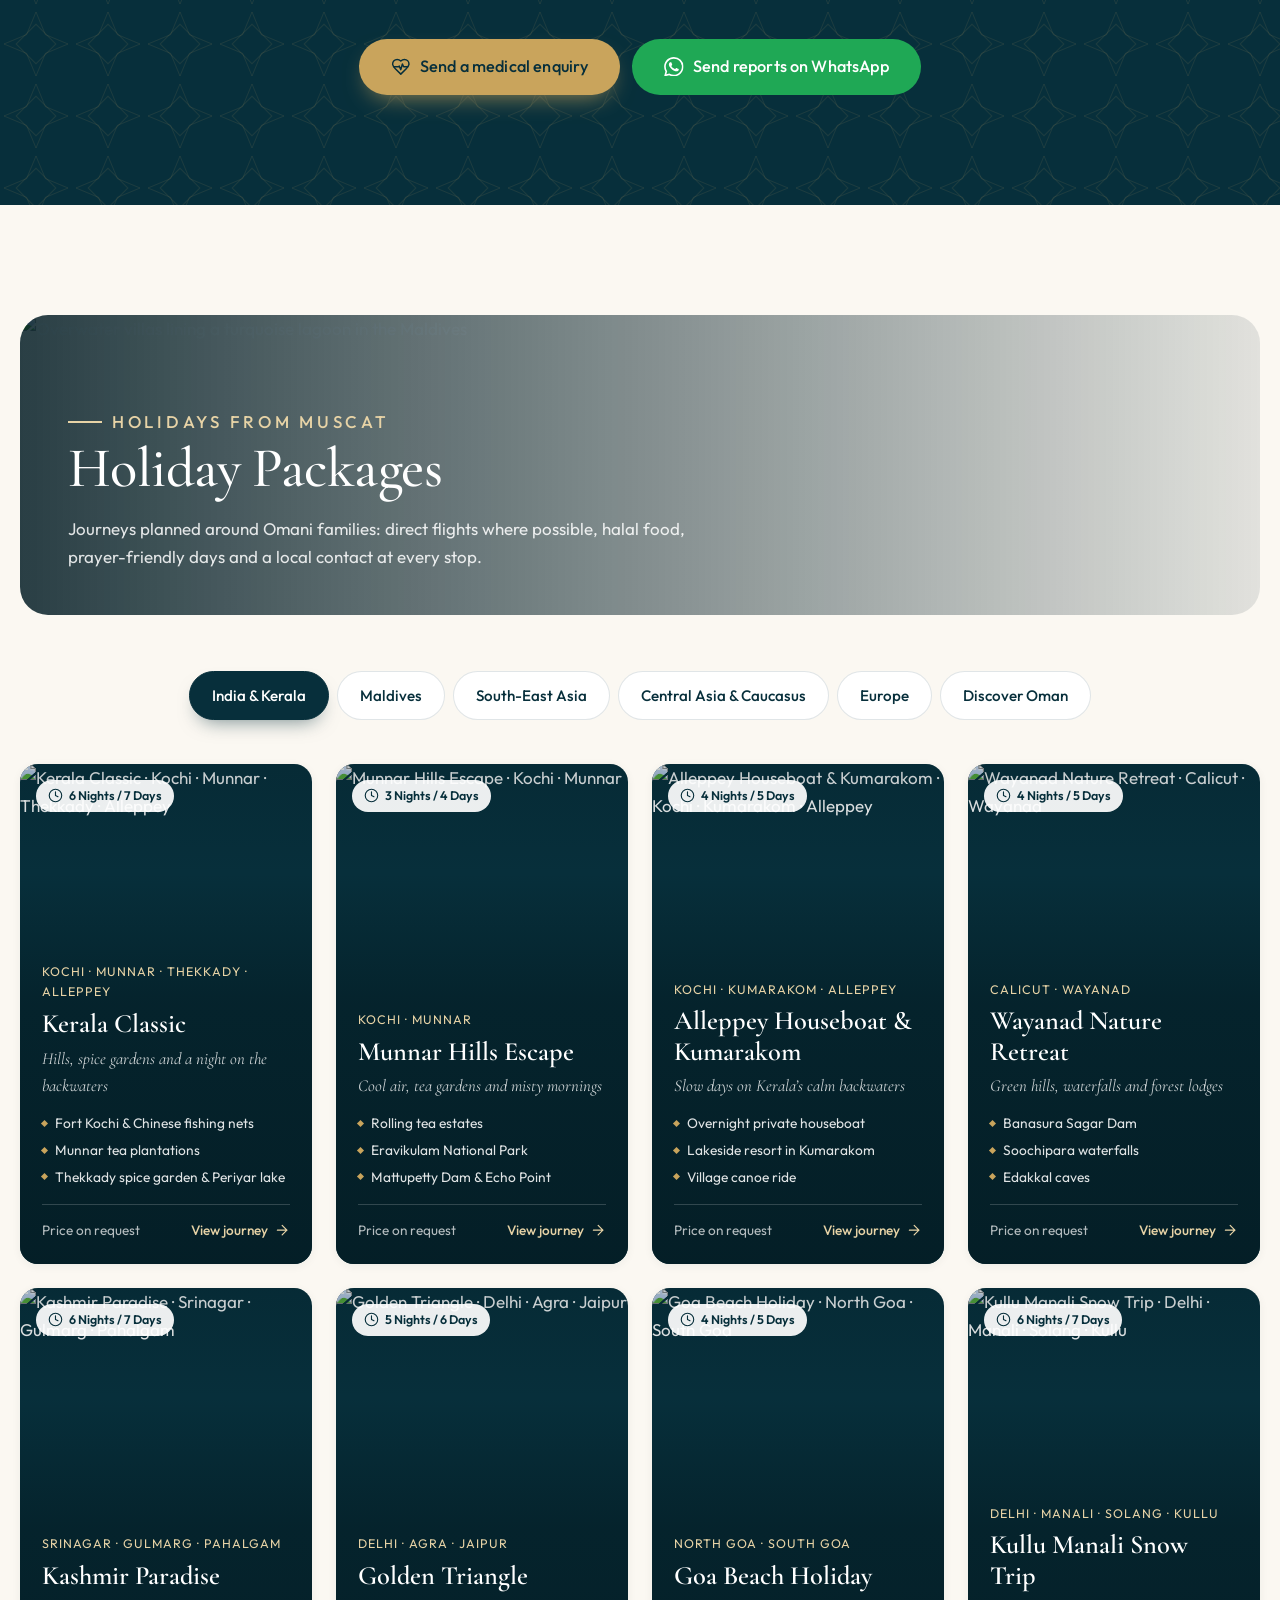
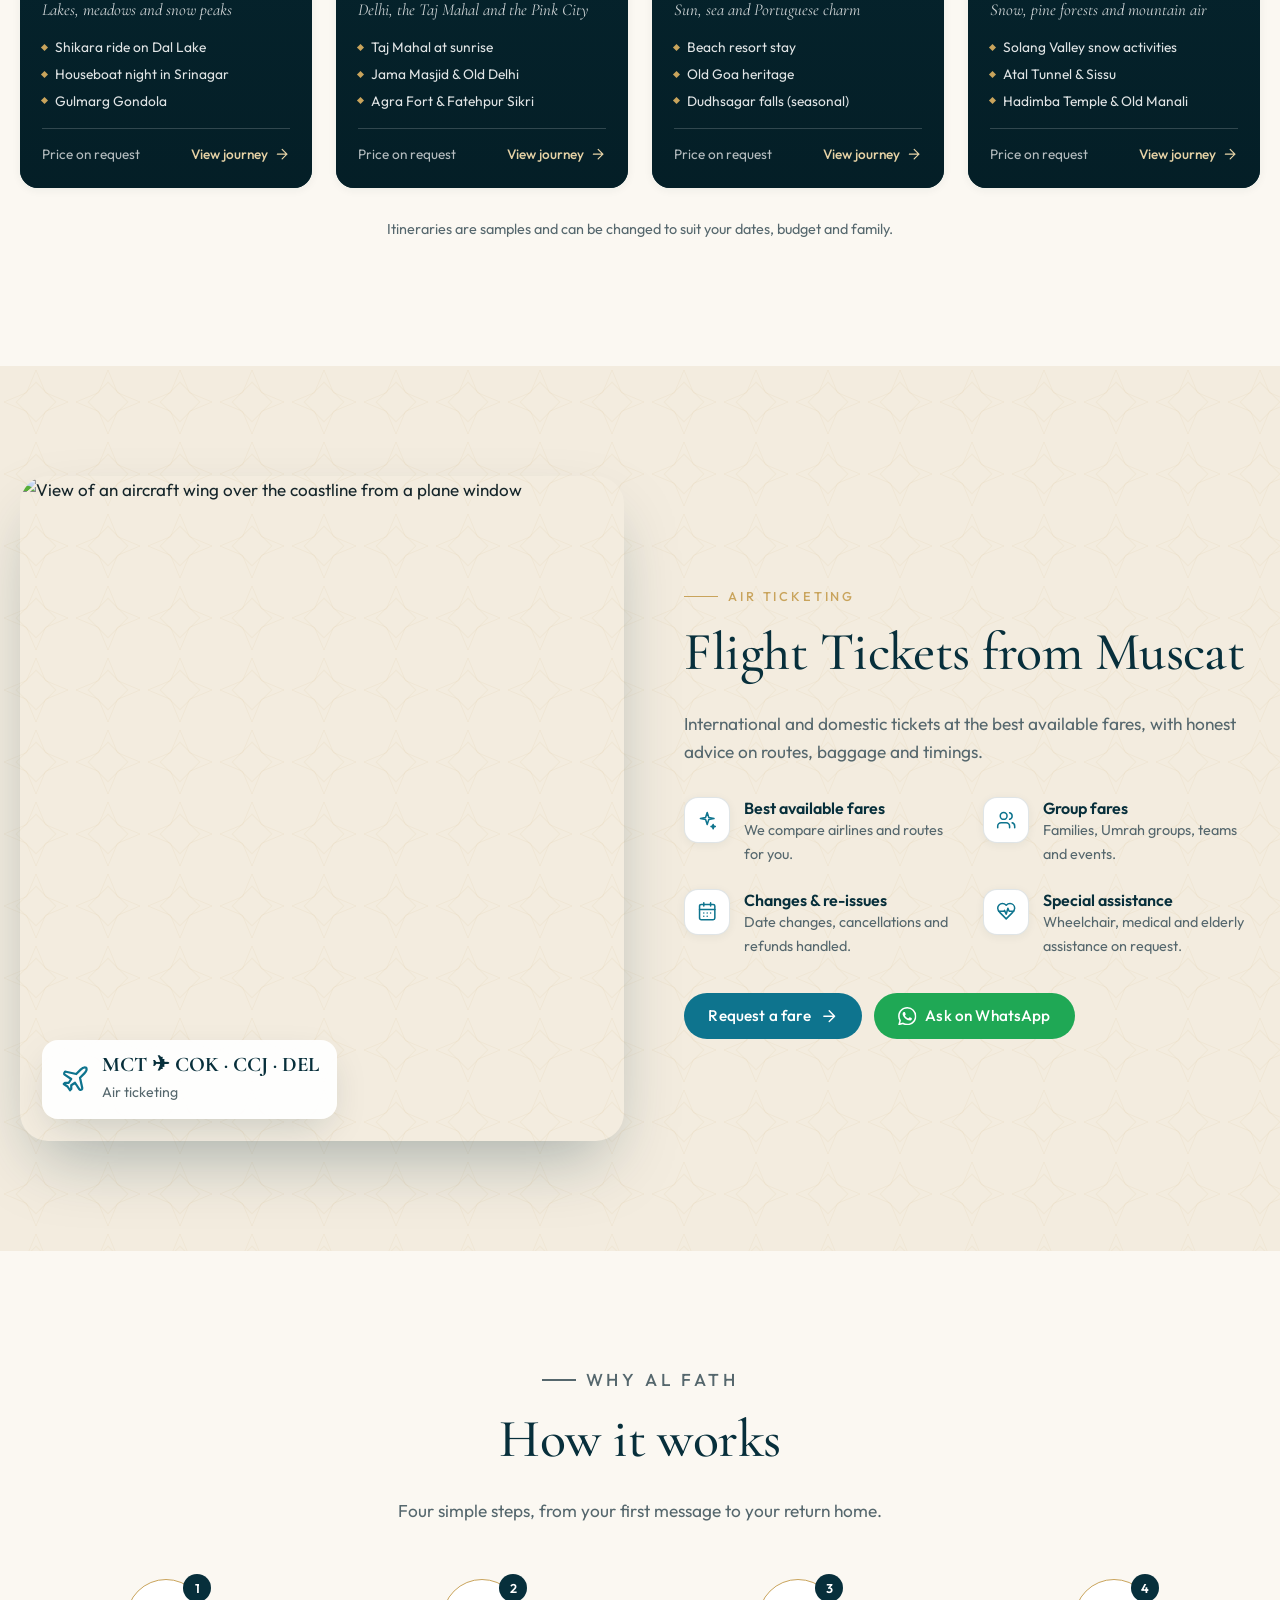
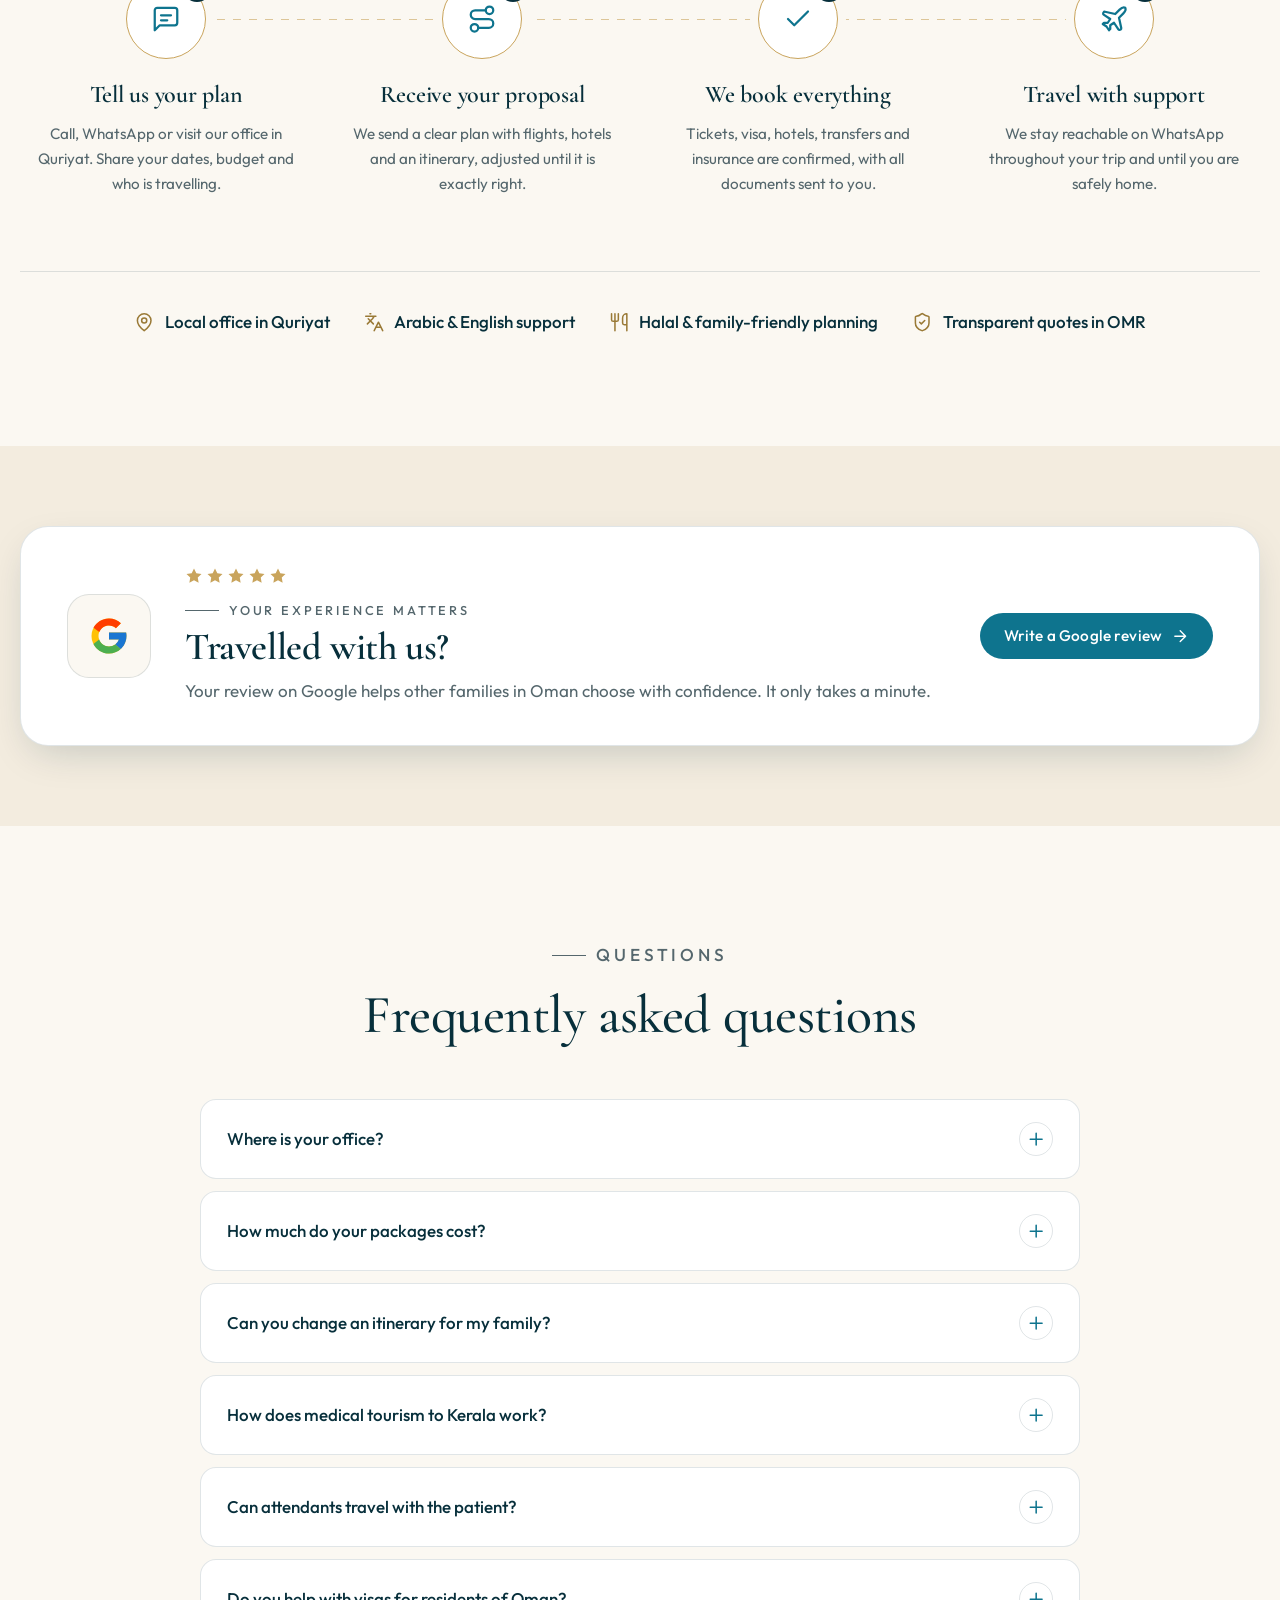
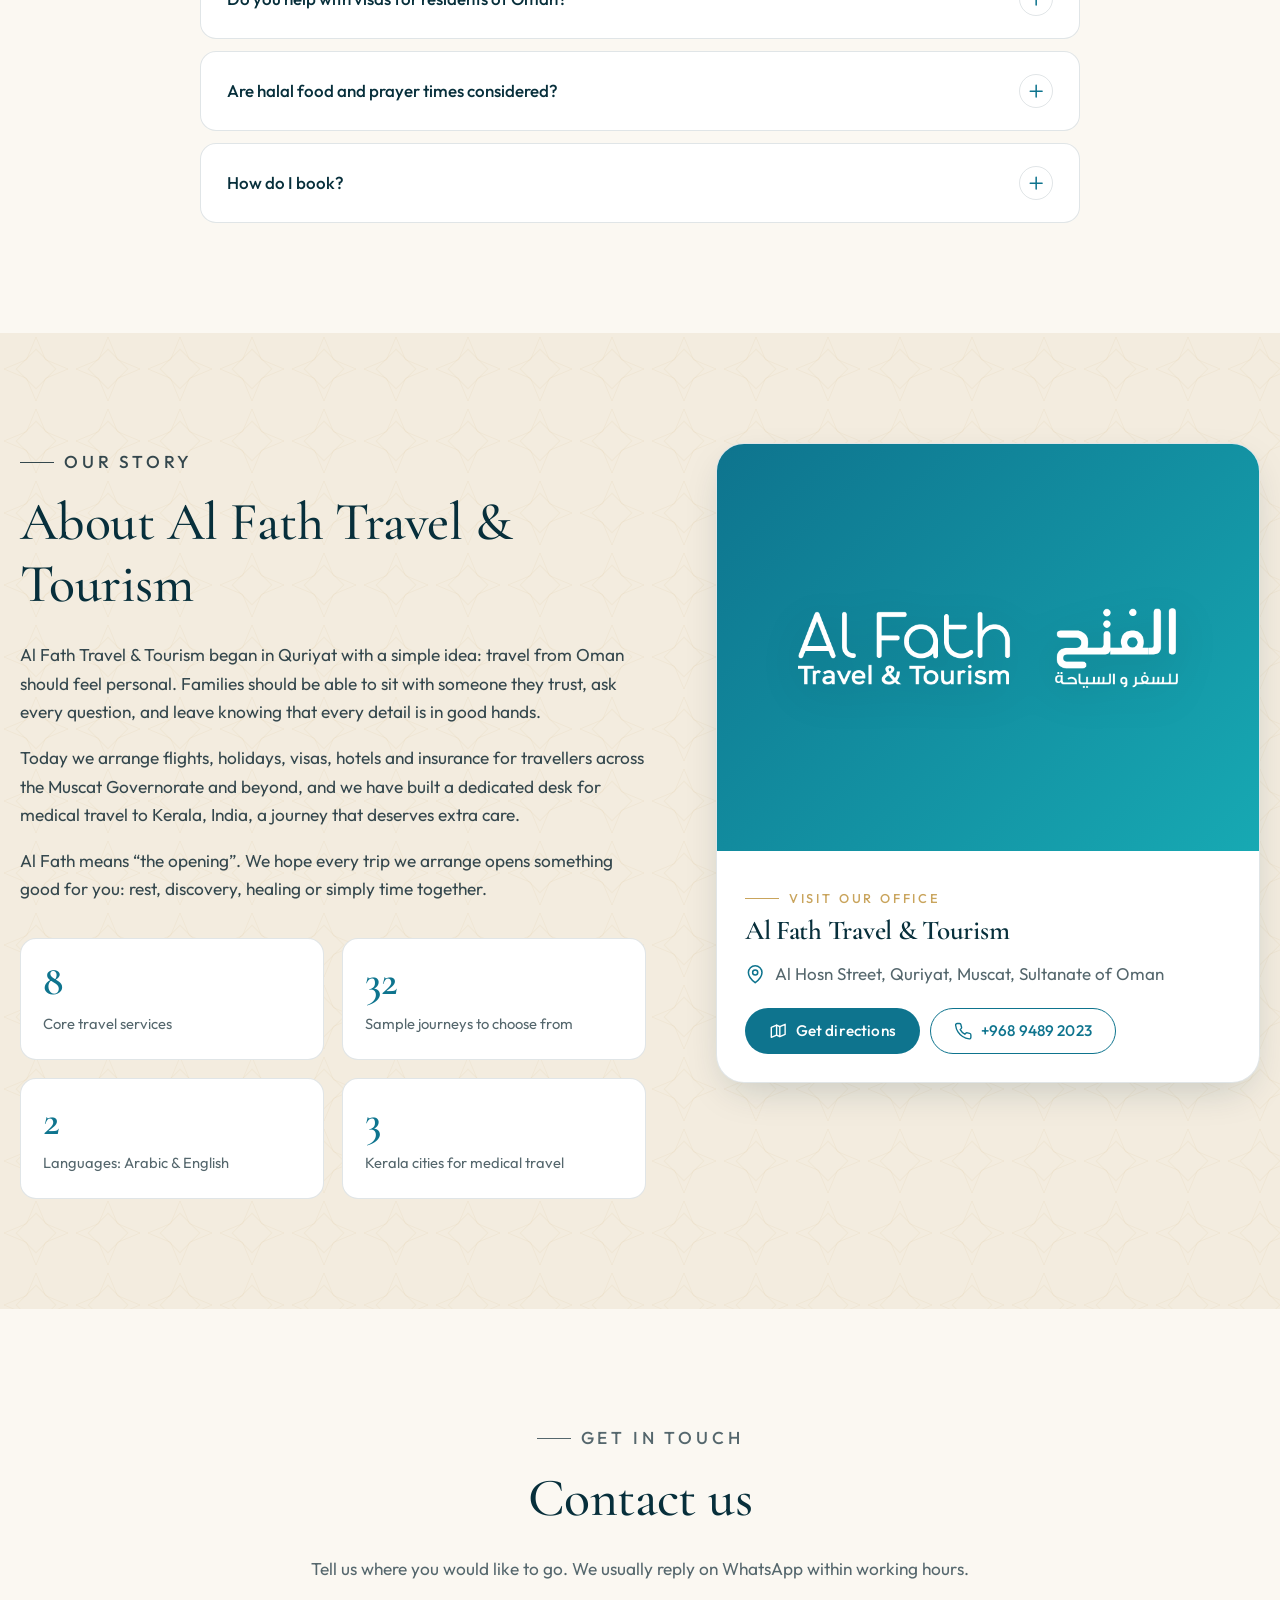
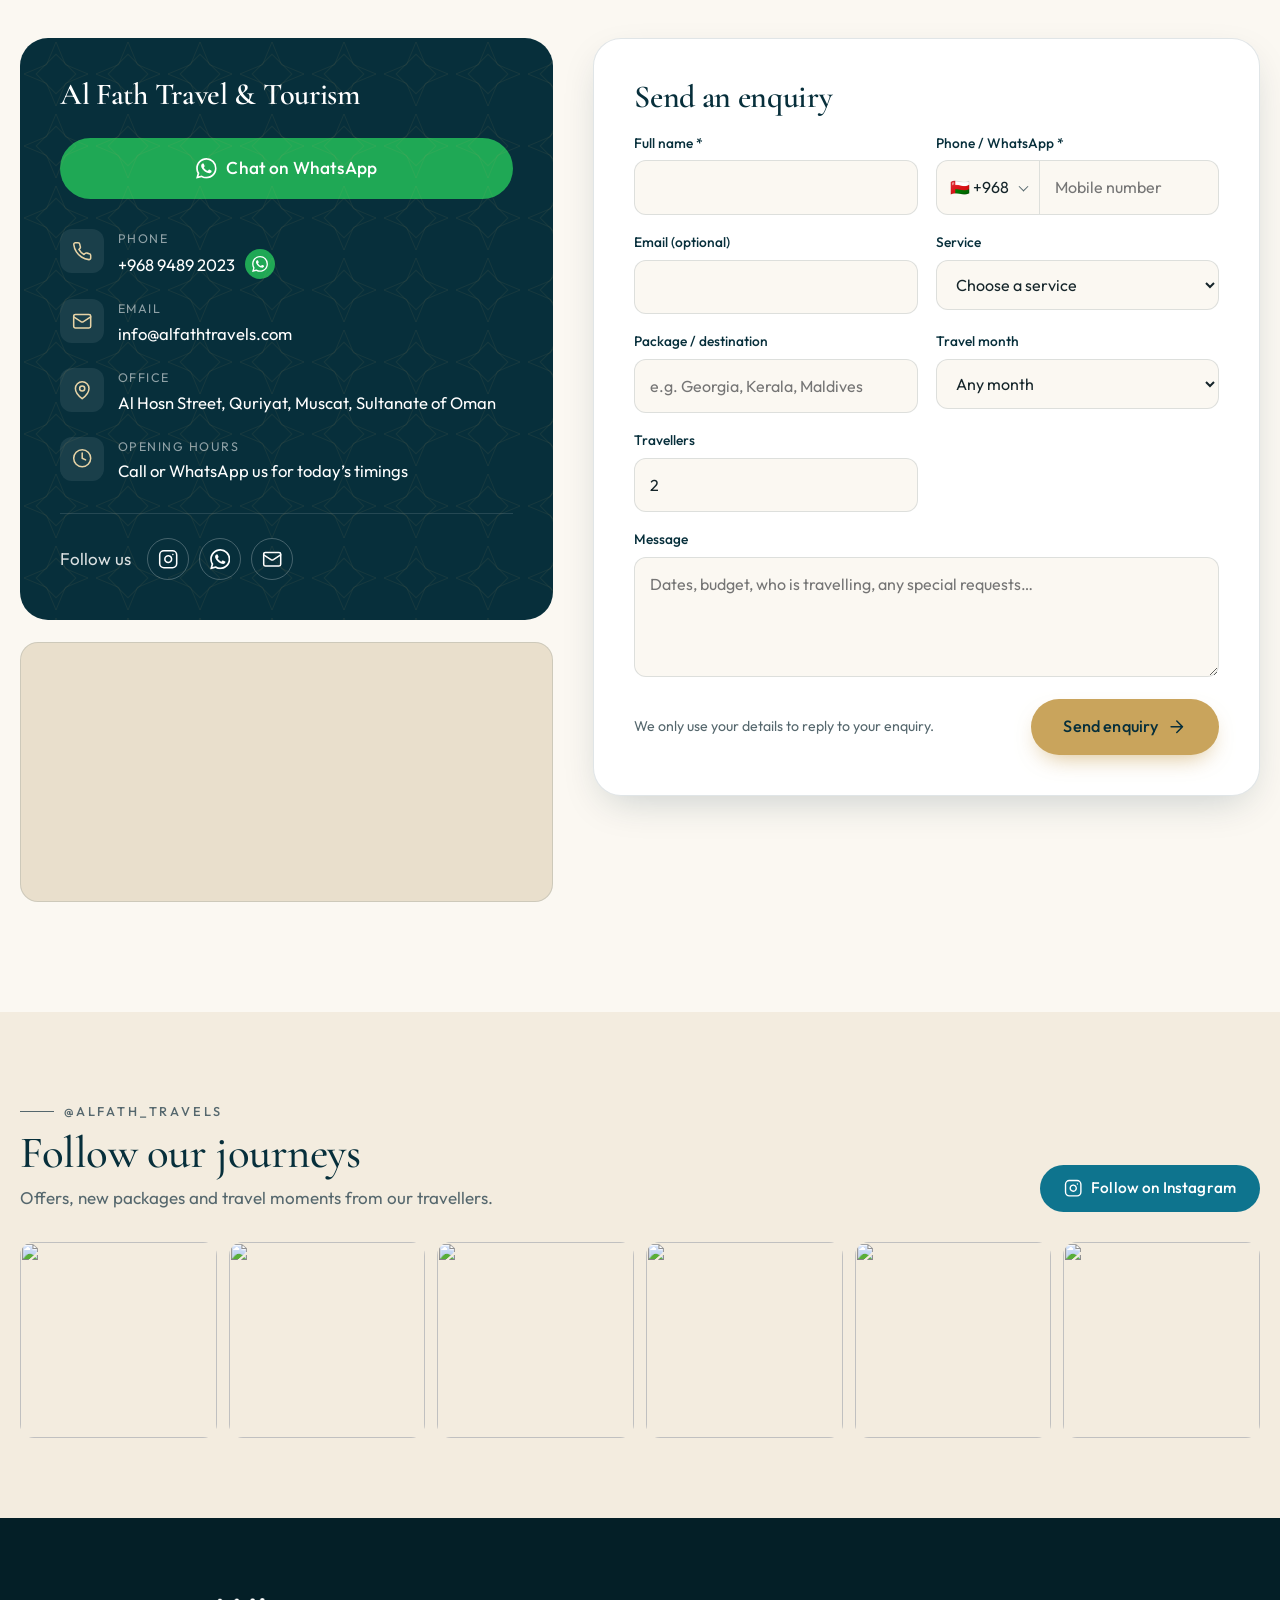
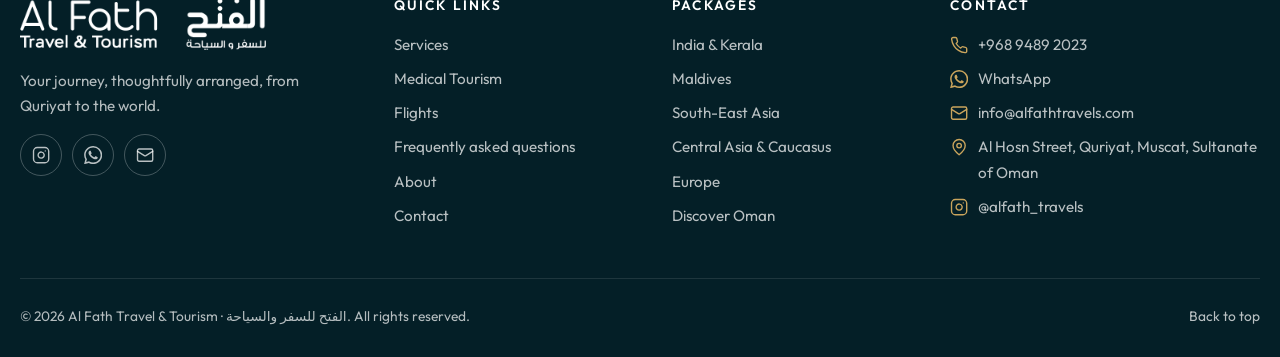
==== commit 9aa62bc8: "Add Google reviews slider (shown once real reviews are added) Auto-sliding carousel with Google badg" ====
--- a/index.html
+++ b/index.html
@@ -371,6 +371,27 @@
        When the business has reviews, paste them word-for-word into data.js (see README). ===== -->
   <section class="section section-sand" id="reviews" aria-labelledby="revTitle" style="padding:80px 0">
     <div class="container">
+      <div class="rev-wrap" id="revWrap" hidden>
+        <div class="rev-head reveal">
+          <div>
+            <p class="eyebrow" data-i18n="rev.eyebrow2">What our travellers say</p>
+            <h2 data-i18n="rev.title2">Google reviews</h2>
+          </div>
+          <div class="g-summary" id="gSummary"></div>
+        </div>
+        <div class="rev-slider reveal" id="revSlider" aria-roledescription="carousel">
+          <div class="rev-track" id="revTrack"></div>
+        </div>
+        <div class="rev-ctrl">
+          <button type="button" class="rev-btn" id="revPrev" data-i18n-aria="hero.prev" aria-label="Previous"><svg class="icon flip"><use href="#i-chev-l"/></svg></button>
+          <div class="rev-dots" id="revDots"></div>
+          <button type="button" class="rev-btn" id="revNext" data-i18n-aria="hero.next" aria-label="Next"><svg class="icon flip"><use href="#i-chev-r"/></svg></button>
+        </div>
+        <div class="rev-actions">
+          <a class="btn btn-line js-maps-reviews" href="#" target="_blank" rel="noopener"><span data-i18n="rev.readAll">Read all on Google</span></a>
+          <a class="btn btn-teal js-review" href="#" target="_blank" rel="noopener"><span data-i18n="rev.write">Write a Google review</span><svg class="icon flip-rtl"><use href="#i-arrow"/></svg></a>
+        </div>
+      </div>
       <div class="review-cta reveal">
         <div class="g-badge" aria-hidden="true">
           <svg viewBox="0 0 48 48"><path fill="#FFC107" d="M43.6 20.1H42V20H24v8h11.3C33.7 32.7 29.2 36 24 36c-6.6 0-12-5.4-12-12s5.4-12 12-12c3.1 0 5.8 1.2 7.9 3l5.7-5.7C34 6.1 29.3 4 24 4 13 4 4 13 4 24s9 20 20 20 20-9 20-20c0-1.3-.1-2.6-.4-3.9z"/><path fill="#FF3D00" d="m6.3 14.7 6.6 4.8C14.7 15.1 19 12 24 12c3.1 0 5.8 1.2 7.9 3l5.7-5.7C34 6.1 29.3 4 24 4 16.3 4 9.7 8.3 6.3 14.7z"/><path fill="#4CAF50" d="M24 44c5.2 0 9.9-2 13.4-5.2l-6.2-5.2A11.9 11.9 0 0 1 24 36c-5.2 0-9.6-3.3-11.3-8l-6.5 5C9.5 39.6 16.2 44 24 44z"/><path fill="#1976D2" d="M43.6 20.1H42V20H24v8h11.3a12 12 0 0 1-4.1 5.6l6.2 5.2C37 39.2 44 34 44 24c0-1.3-.1-2.6-.4-3.9z"/></svg>
--- a/style.css
+++ b/style.css
@@ -391,6 +391,38 @@
 .review-cta p { color: var(--muted); margin: 0; }
 .stars { color: var(--gold); display: flex; gap: 3px; margin-bottom: 6px; }
 .stars .icon { width: 18px; height: 18px; }
+
+/* ---------- Google reviews slider ---------- */
+.rev-wrap { margin-bottom: 0; }
+.rev-head { display: flex; justify-content: space-between; align-items: flex-end; gap: 24px; flex-wrap: wrap; margin-bottom: 34px; }
+.rev-head h2 { font-size: clamp(2.2rem, 4.2vw, 3.4rem); font-weight: 500; margin: 0; }
+.g-summary { display: flex; align-items: center; gap: 14px; background: #fff; border: 1px solid var(--line); border-radius: 18px; padding: 14px 20px; box-shadow: var(--shadow-sm); }
+.g-summary > svg { width: 36px; height: 36px; }
+.g-score { display: flex; align-items: center; gap: 10px; }
+.g-score b { font-family: var(--serif); font-size: 2rem; line-height: 1; color: var(--deep); }
+.g-summary small { color: var(--muted); }
+.rev-slider { overflow: hidden; padding: 6px 2px 14px; }
+.rev-track { display: flex; gap: 24px; transition: transform .7s var(--ease); }
+.rev-card { flex: 0 0 calc((100% - 48px) / 3); margin: 0; background: #fff; border: 1px solid var(--line); border-radius: var(--radius); padding: 26px; box-shadow: var(--shadow-sm); display: flex; flex-direction: column; gap: 14px; }
+.rev-top { display: flex; align-items: center; gap: 12px; }
+.rev-top small { color: var(--muted); font-size: .84rem; }
+.rev-top figcaption b { color: var(--deep); font-weight: 600; }
+.rev-av { width: 46px; height: 46px; border-radius: 50%; background: var(--teal); color: #fff; display: grid; place-items: center; font-weight: 600; flex: none; }
+.rev-g { margin-inline-start: auto; }
+.rev-g svg { width: 22px; height: 22px; }
+.rev-card .stars { margin: 0; }
+.stars .icon.off { color: var(--sand-2); }
+.rev-card blockquote { margin: 0; color: #34474d; font-size: .98rem; line-height: 1.7; }
+.rev-ctrl { display: flex; justify-content: center; align-items: center; gap: 14px; margin-top: 18px; }
+.rev-btn { width: 42px; height: 42px; border-radius: 50%; border: 1.5px solid var(--line); background: #fff; color: var(--deep); display: grid; place-items: center; }
+.rev-btn:hover { background: var(--teal); color: #fff; border-color: var(--teal); }
+html[dir="rtl"] .rev-btn .flip { transform: scaleX(-1); }
+.rev-dots { display: flex; gap: 6px; }
+.rev-dots button { width: 9px; height: 9px; border-radius: 50%; border: 0; padding: 0; background: var(--sand-2); }
+.rev-dots button.active { background: var(--gold); width: 24px; border-radius: 9px; }
+.rev-actions { display: flex; justify-content: center; gap: 12px; flex-wrap: wrap; margin-top: 26px; }
+@media (max-width: 1080px) { .rev-card { flex-basis: calc((100% - 24px) / 2); } }
+@media (max-width: 760px) { .rev-card { flex-basis: 100%; } }
 
 /* ---------- FAQ ---------- */
 .faq { max-width: 880px; margin-inline: auto; display: grid; gap: 12px; }
@@ -653,3 +685,4 @@
 }
 .field .phone-field input:focus { border: 0; background: transparent; box-shadow: none; }
 .cc-label, .phone-field input { direction: ltr; unicode-bidi: isolate; }
+.rev-card .stars { justify-content: flex-start; }
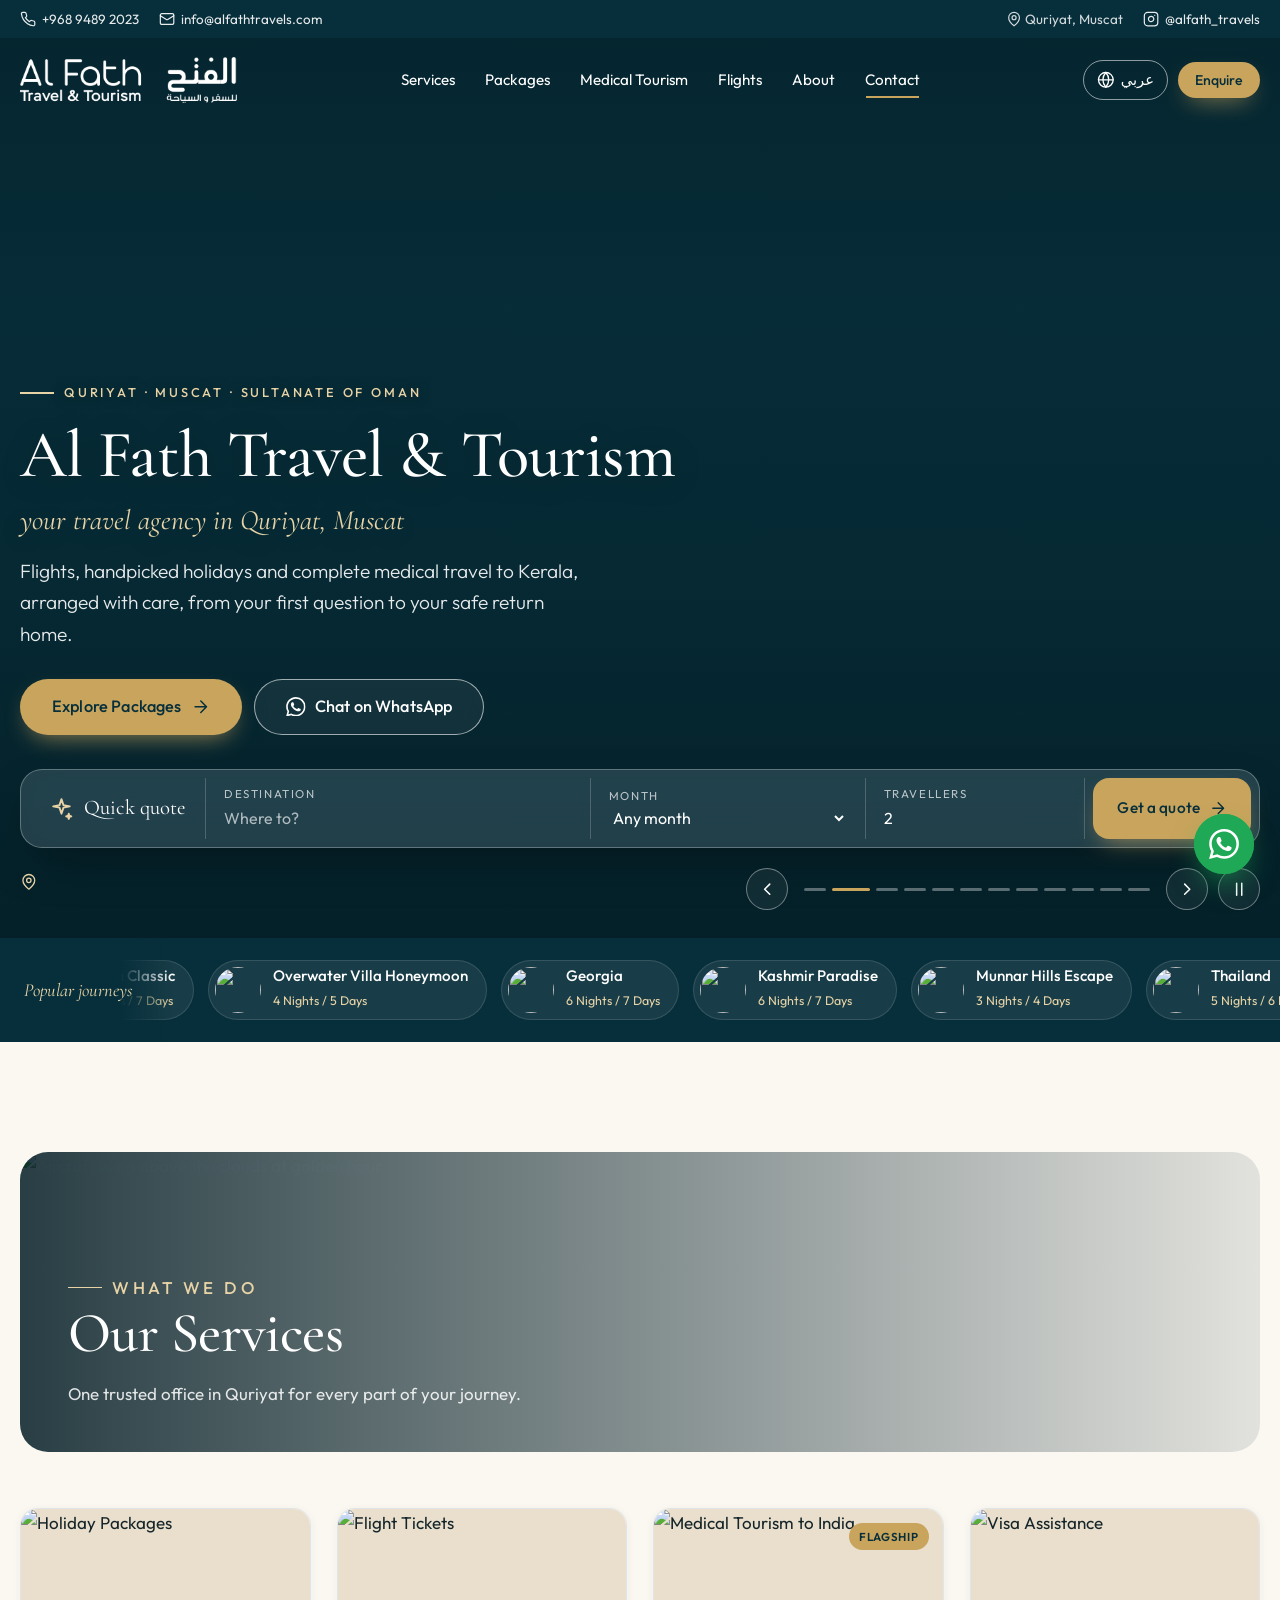
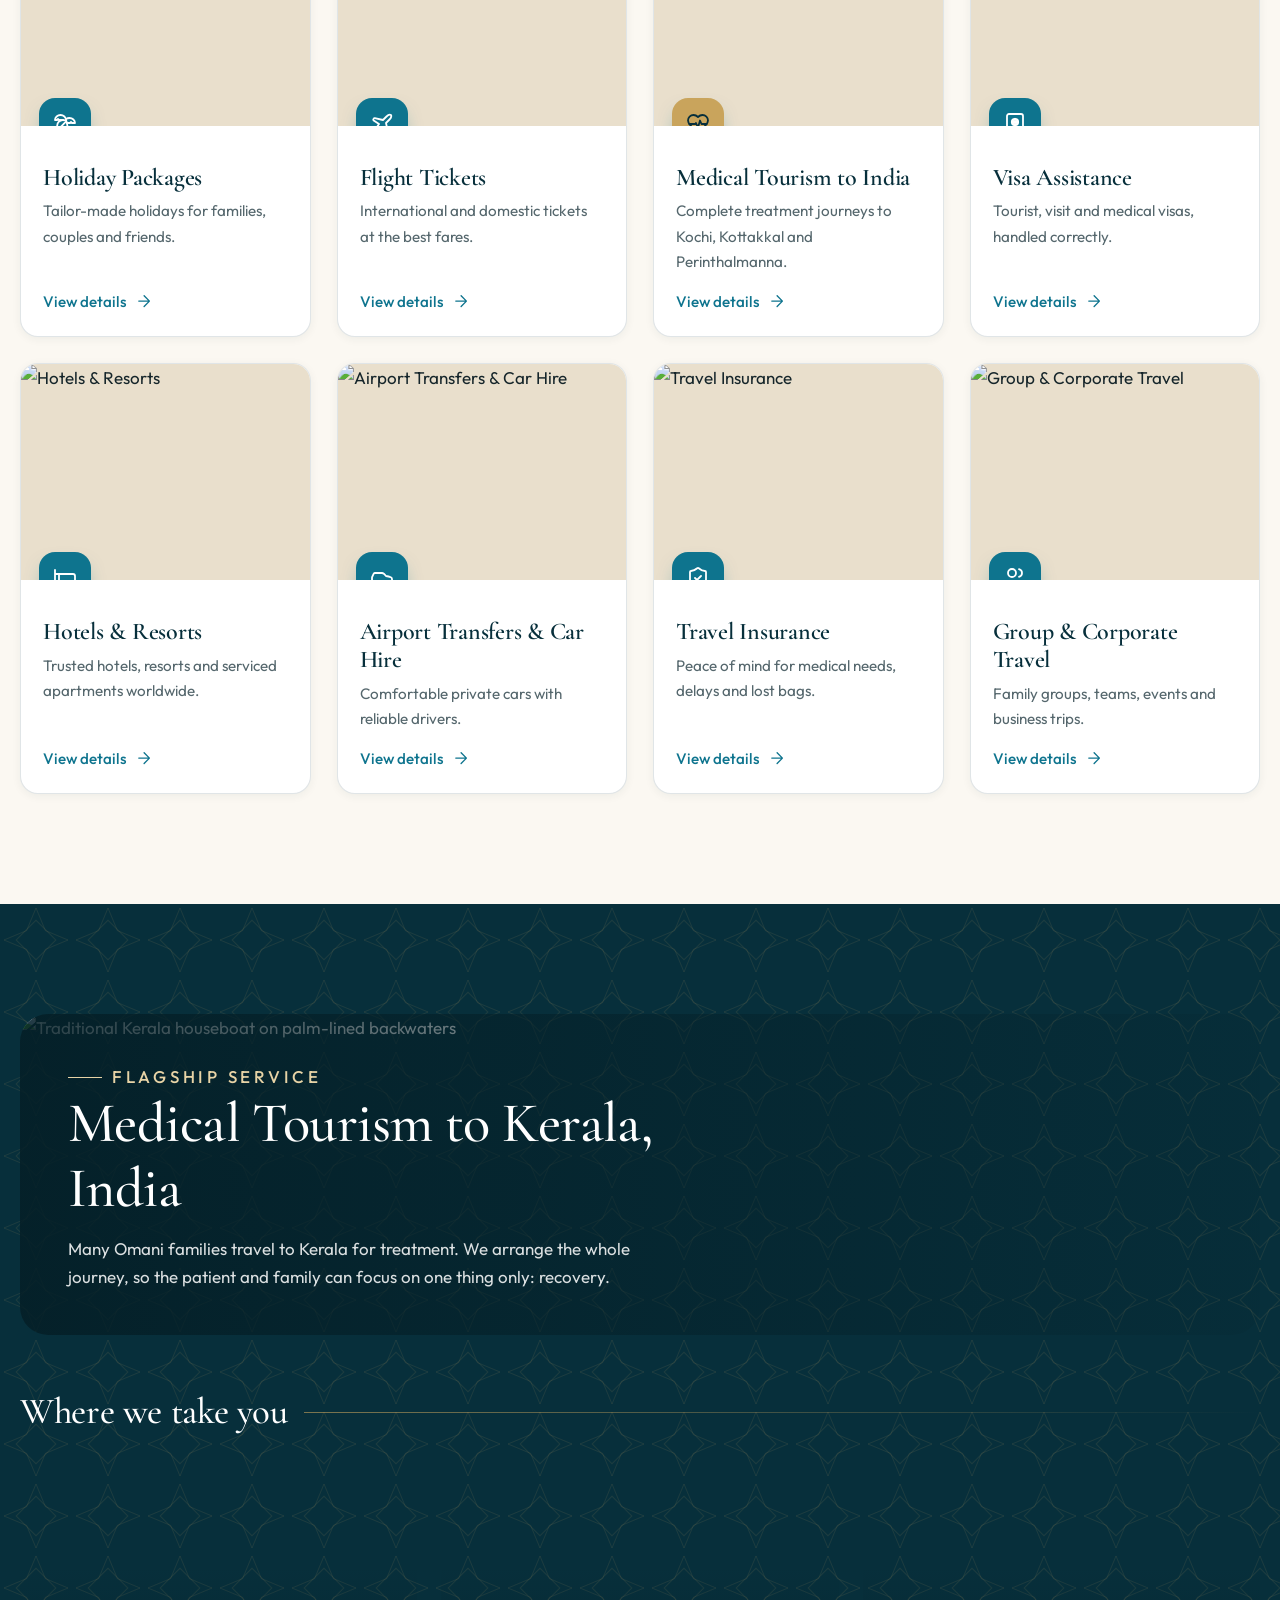
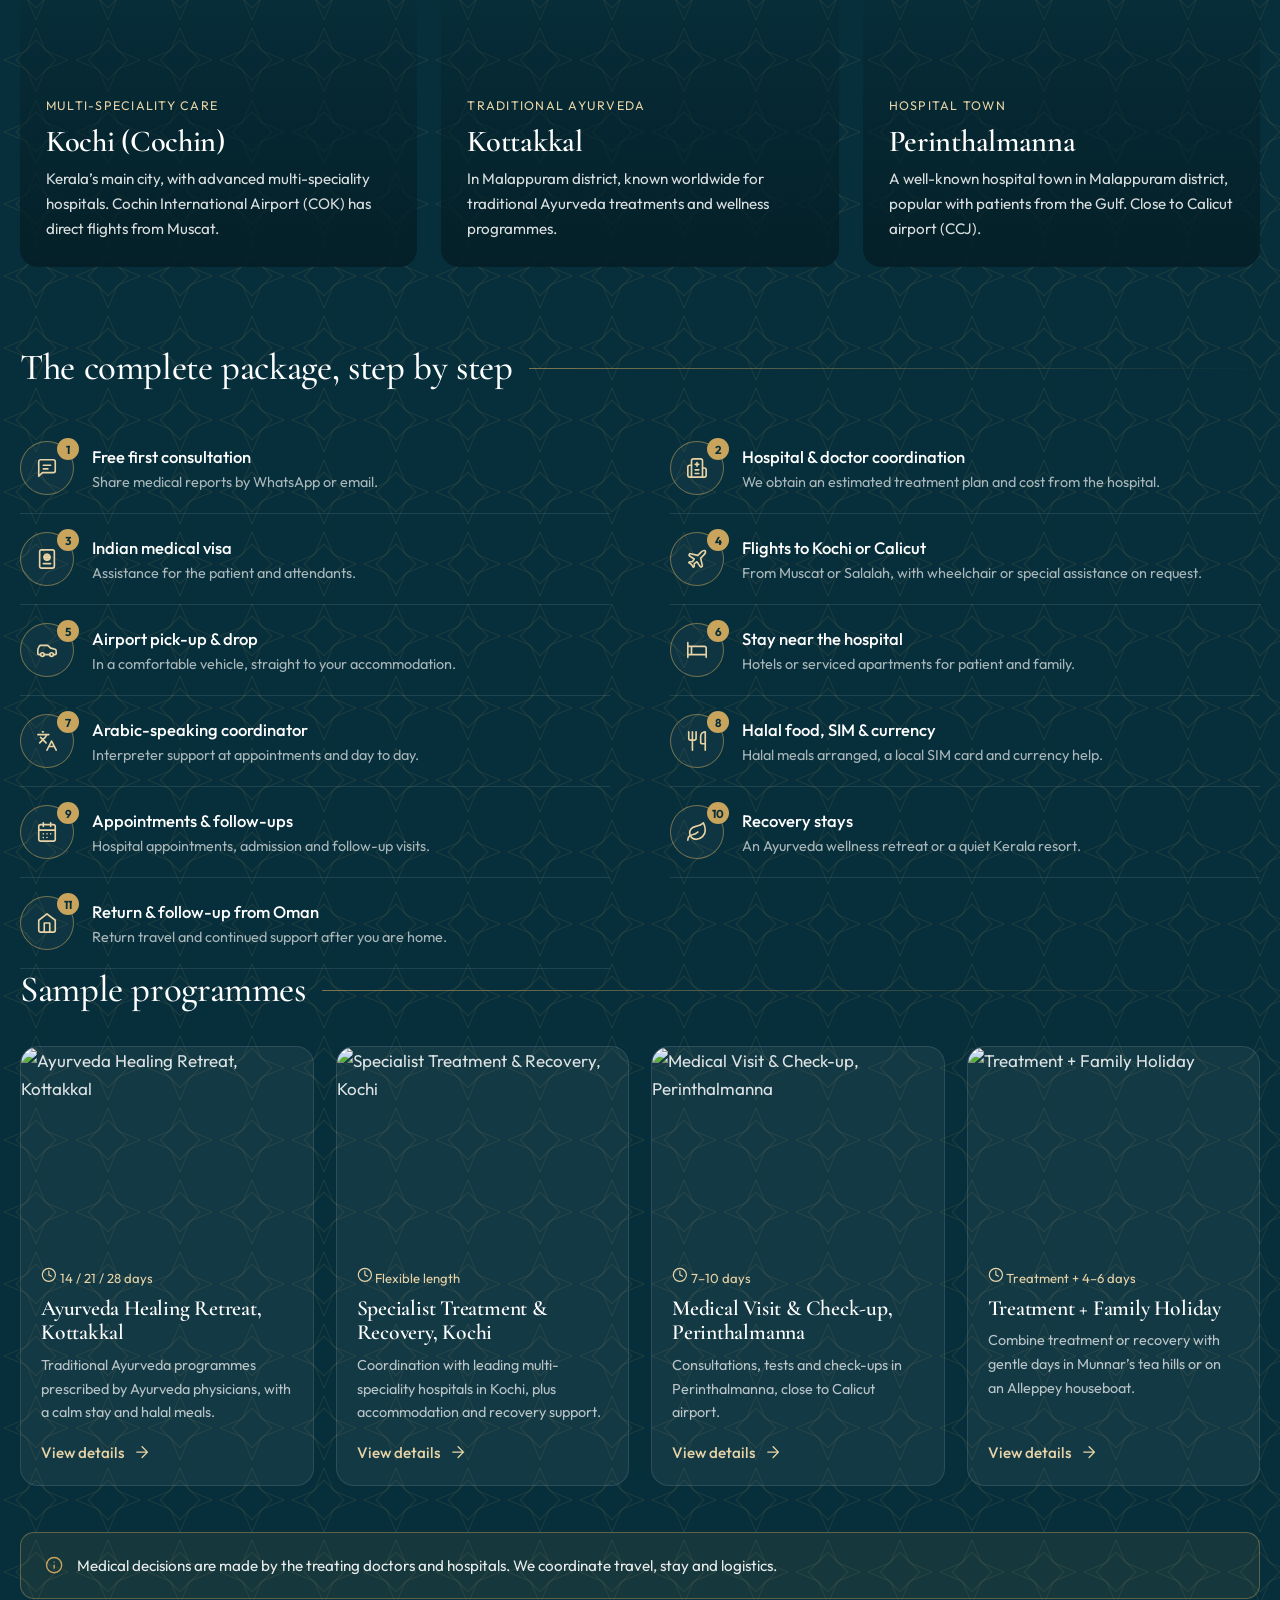
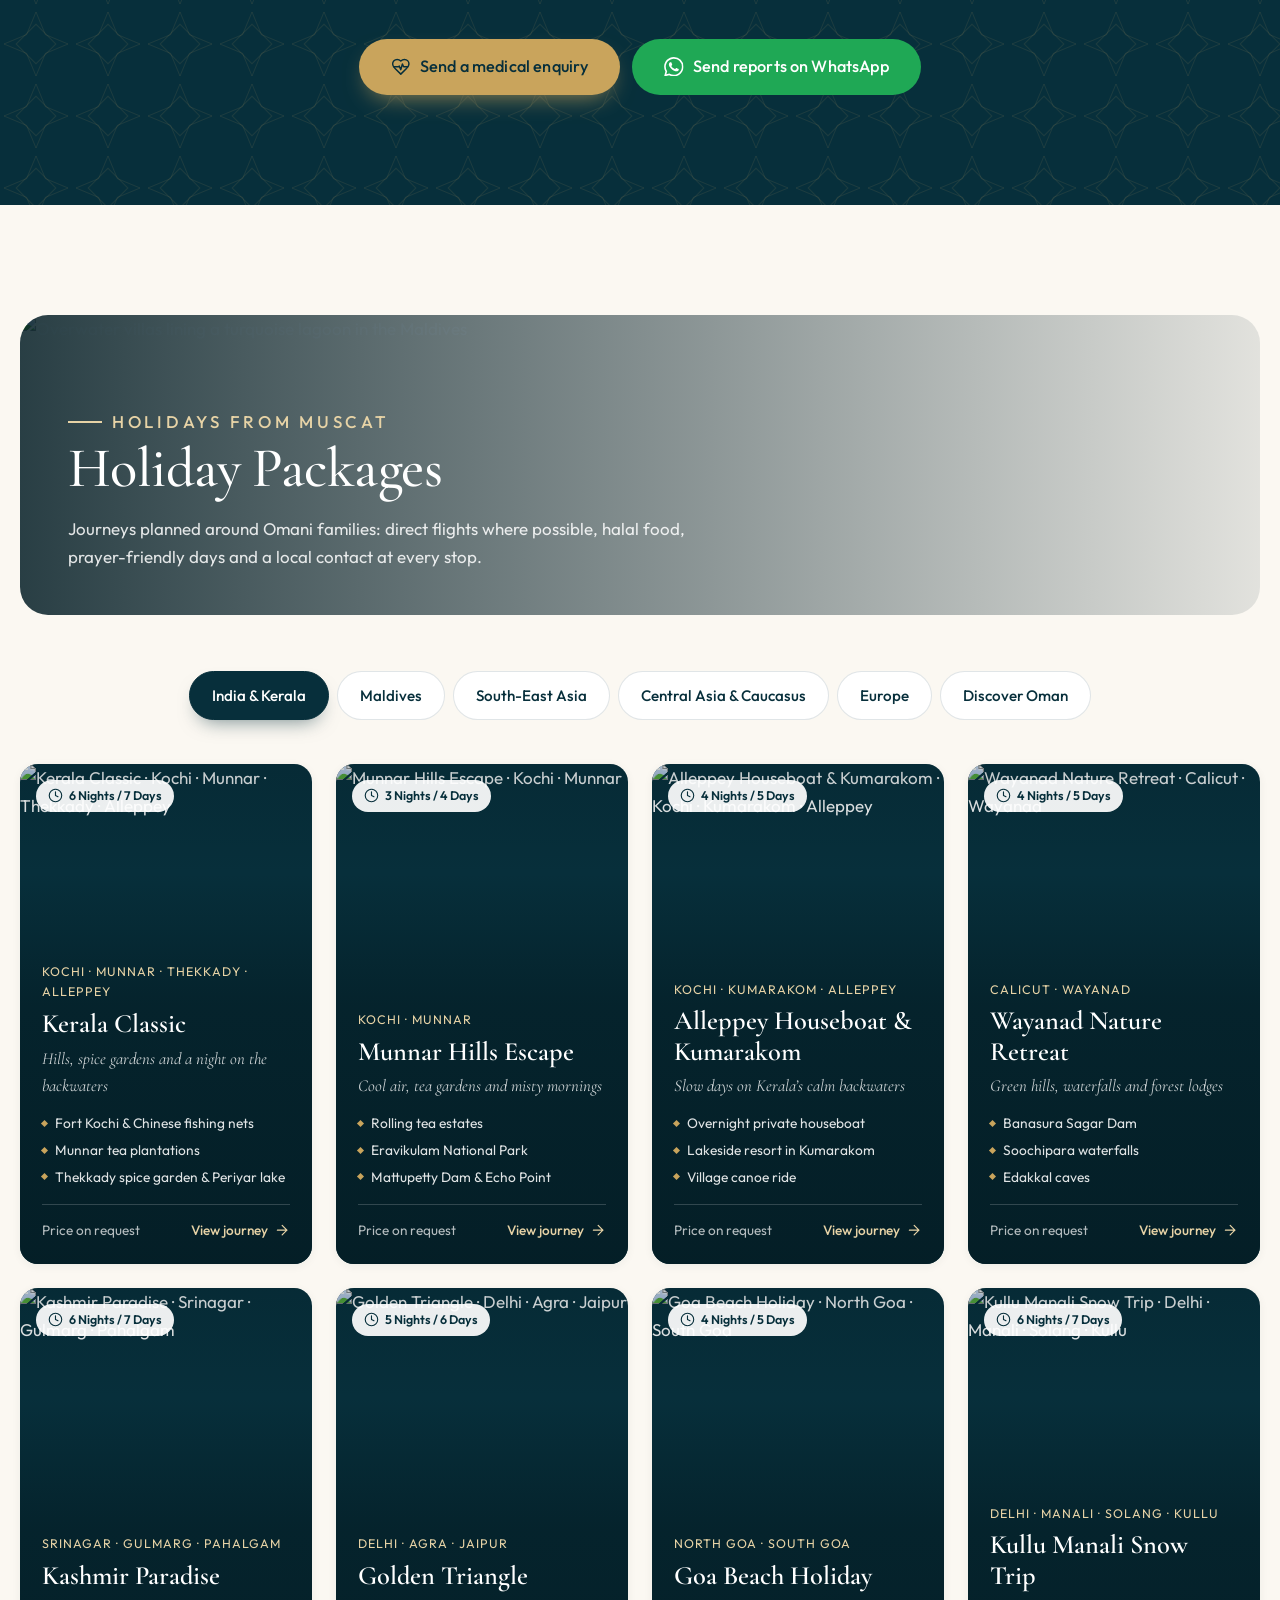
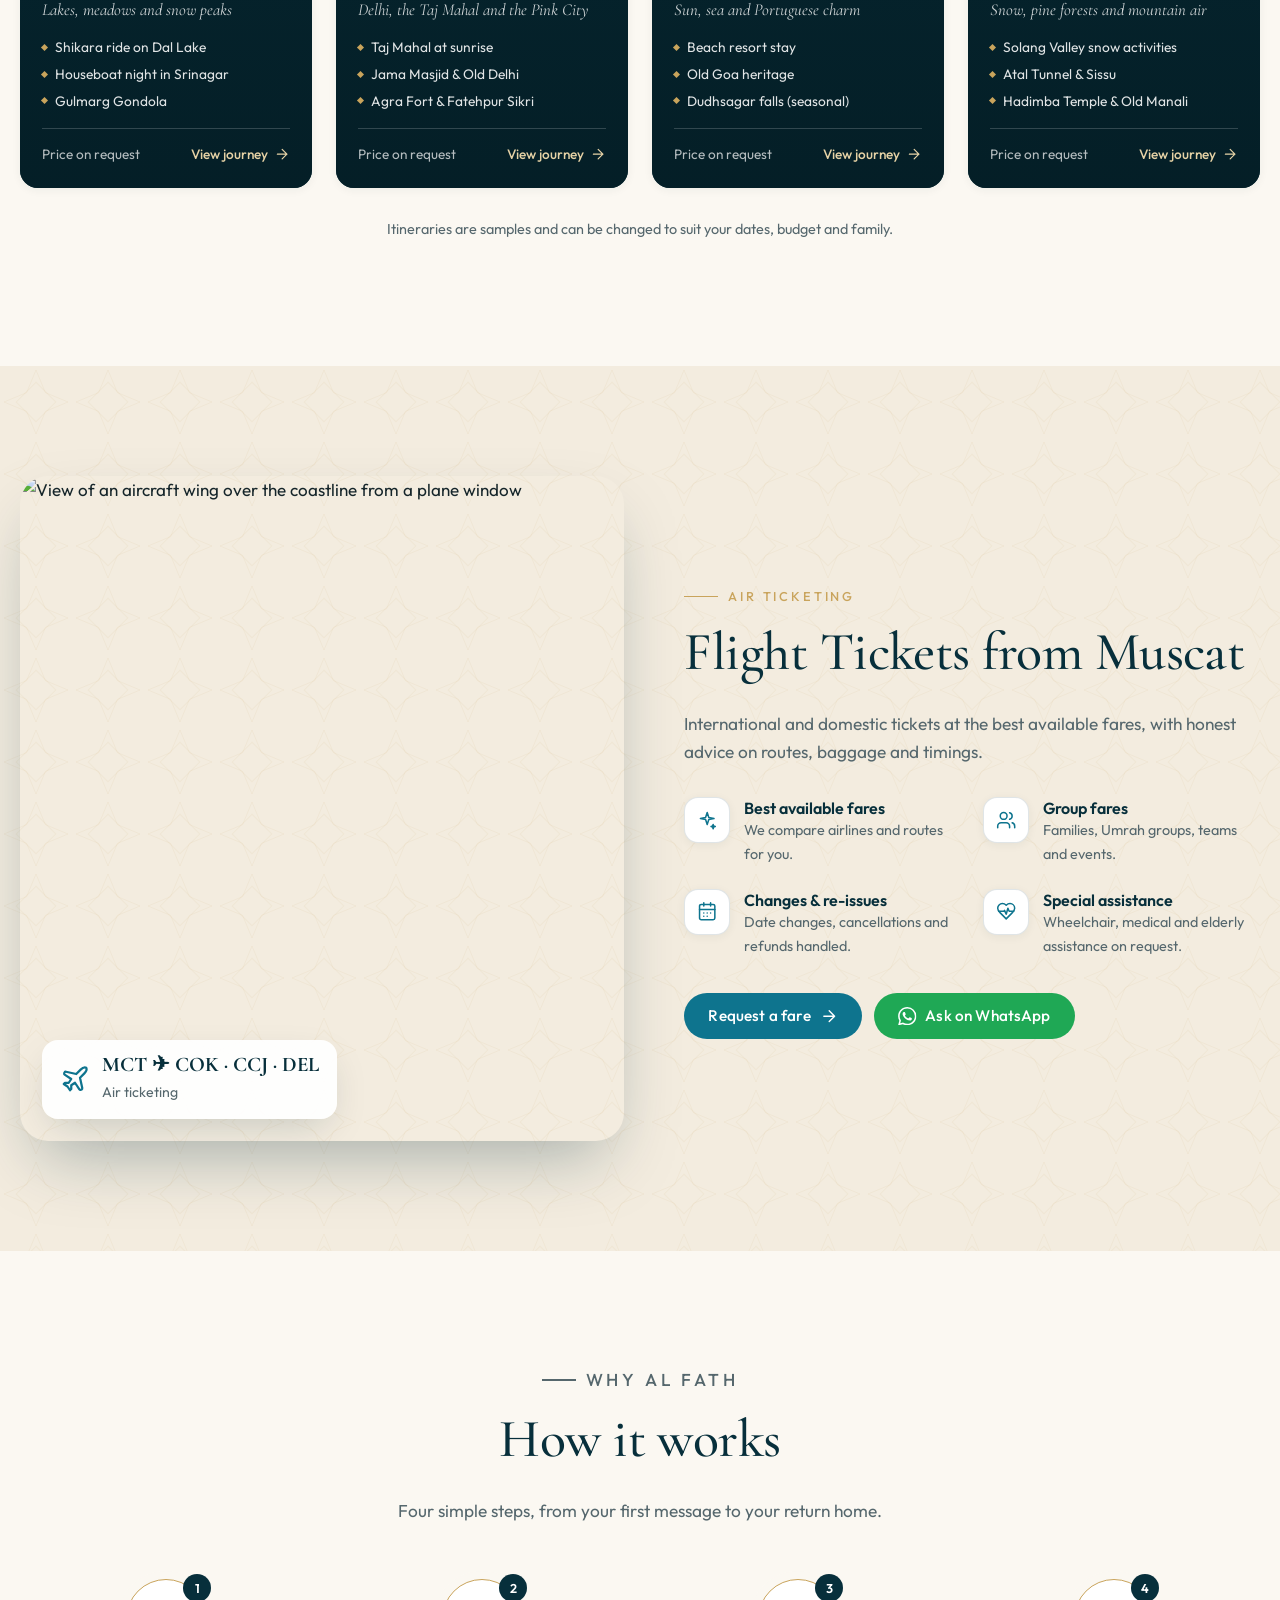
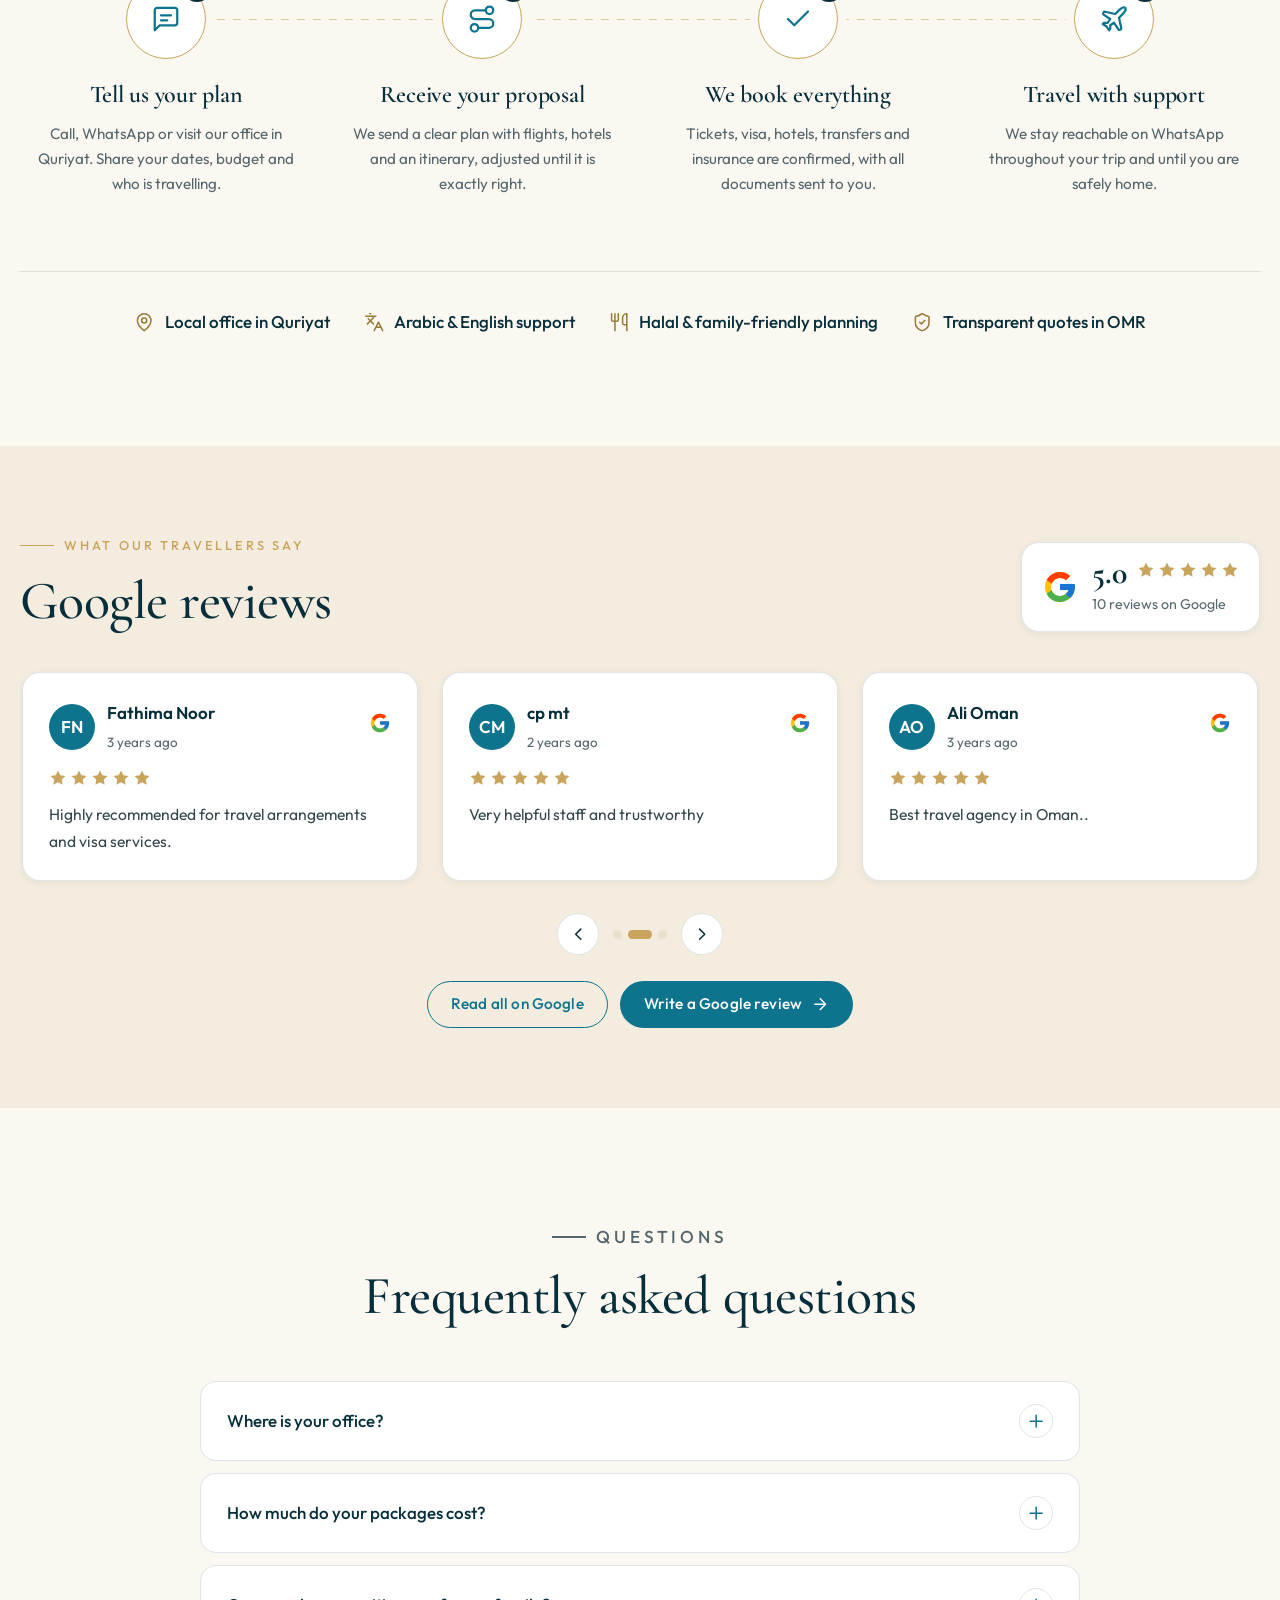
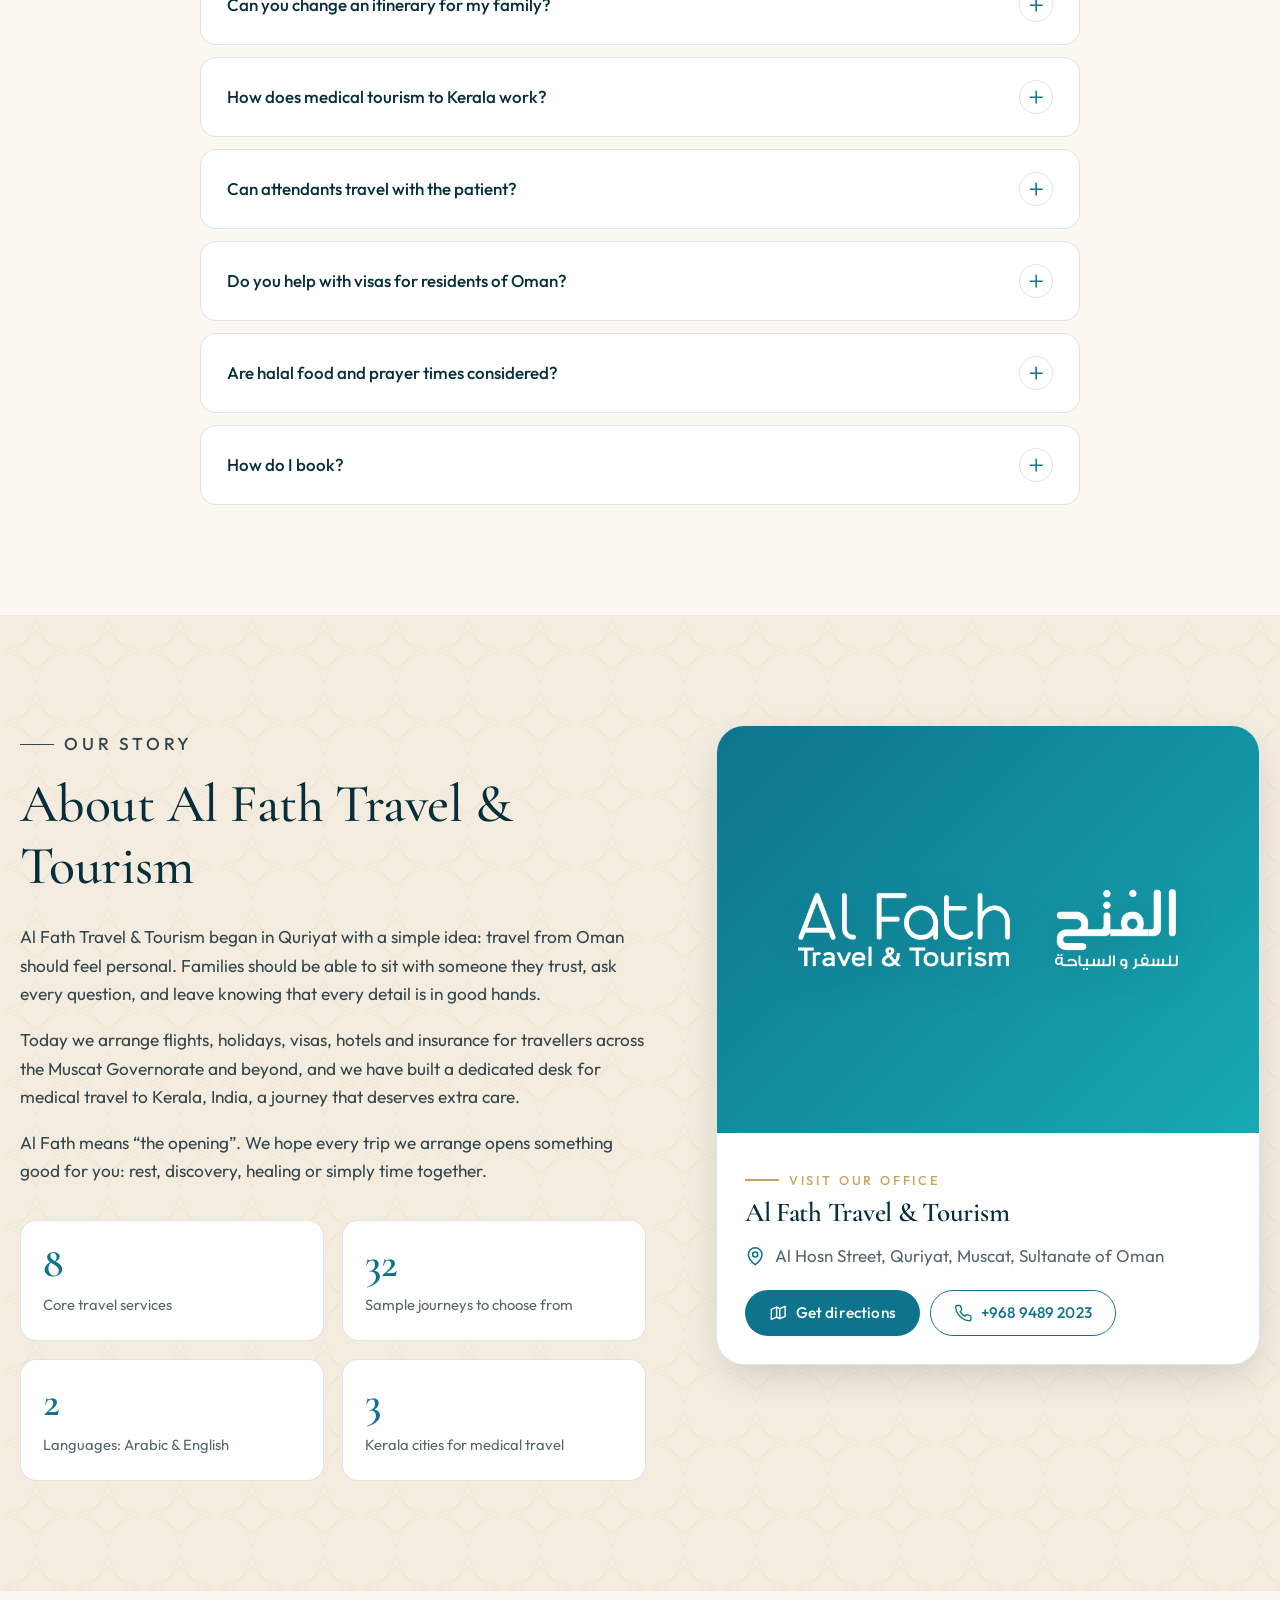
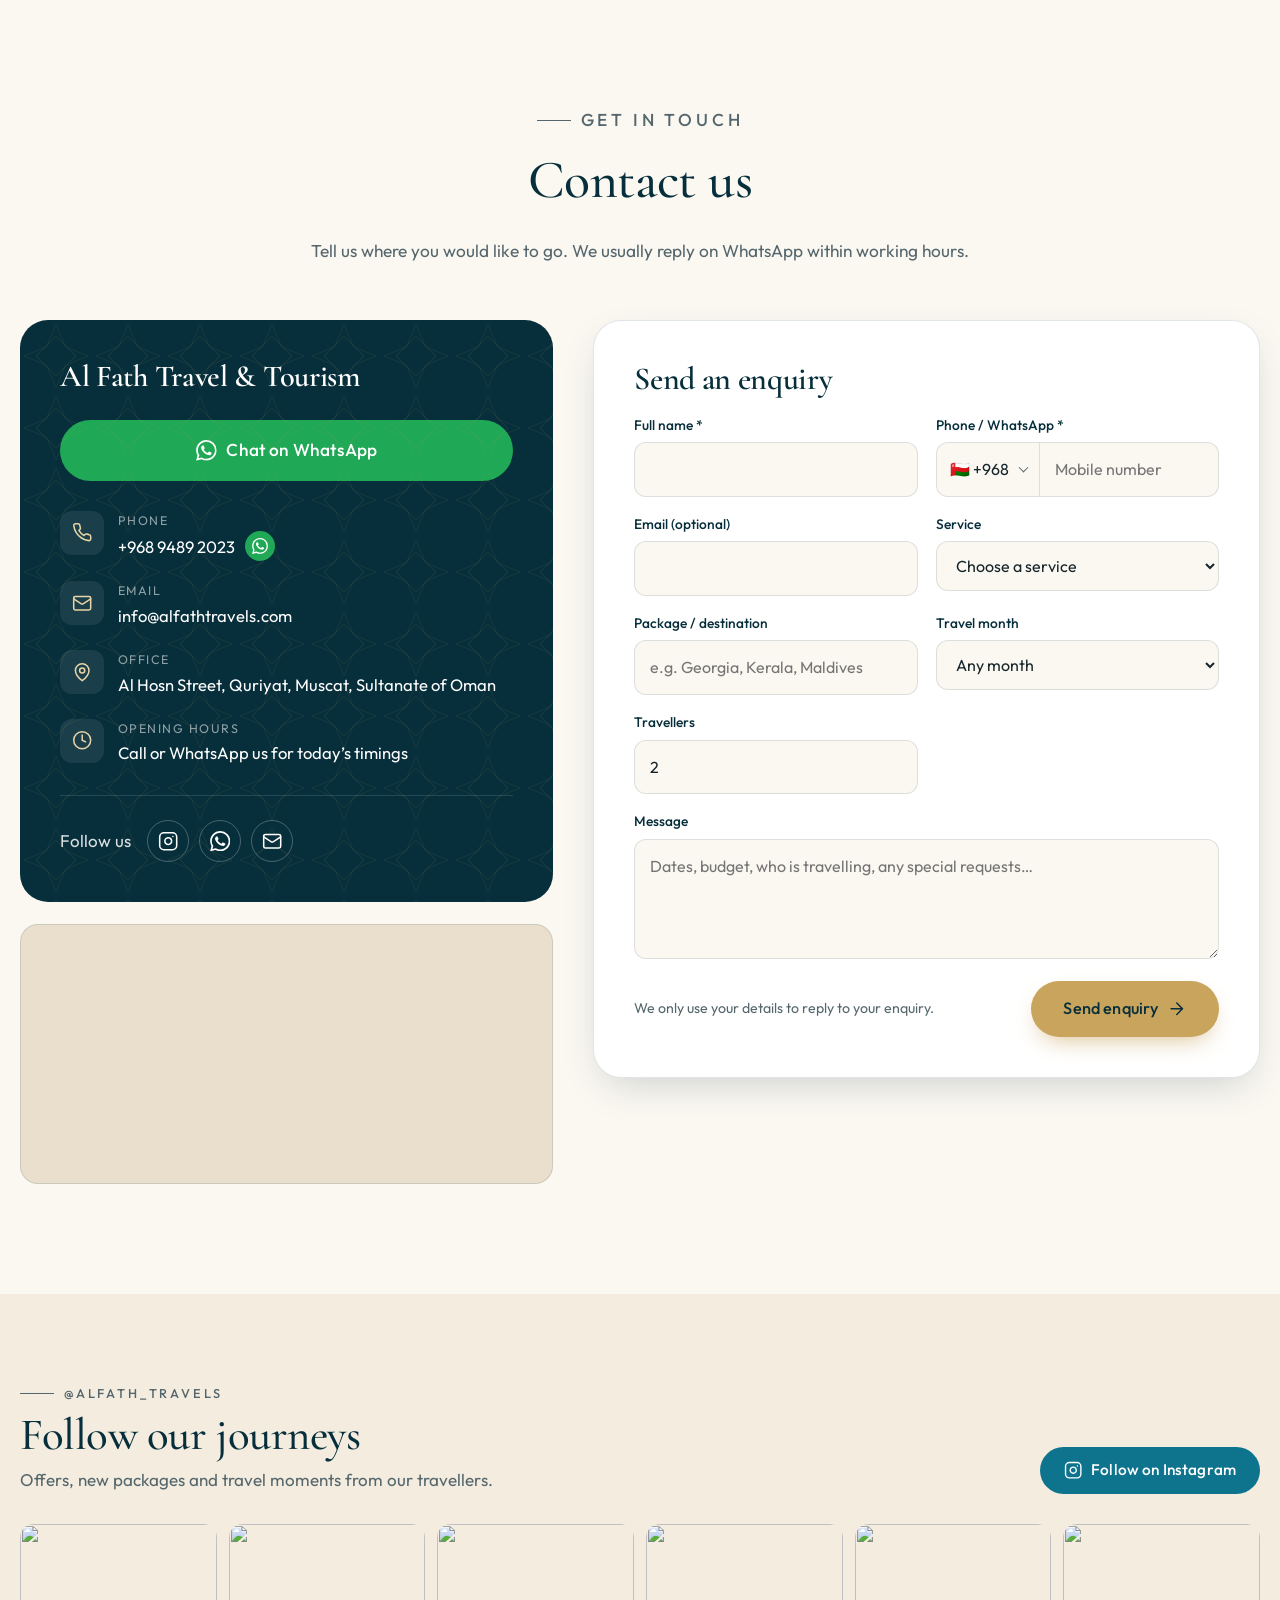
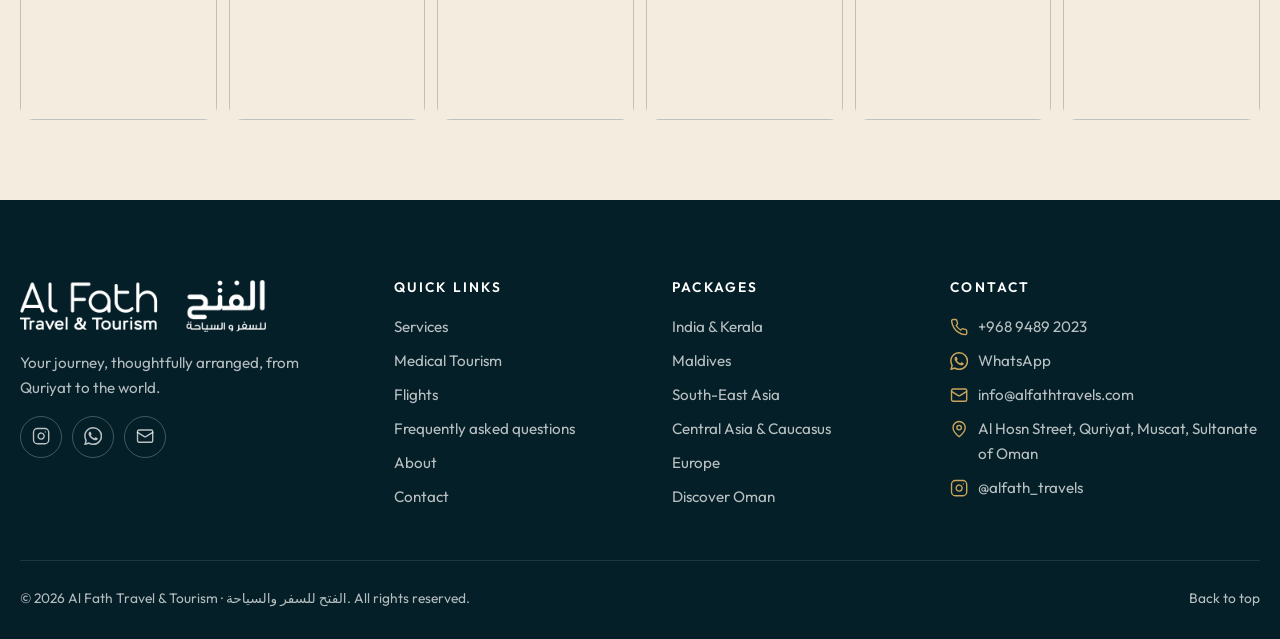
==== commit 2e7be572: "Add 5 real Google reviews and exact office location Reviews copied word for word from the business's" ====
--- a/index.html
+++ b/index.html
@@ -63,9 +63,9 @@
           "addressRegion": "Muscat Governorate",
           "addressCountry": "OM"
         },
-        "geo": { "@type": "GeoCoordinates", "latitude": 23.2505, "longitude": 58.9065 },
-        "hasMap": "https://www.google.com/maps/search/?api=1&query=23.2505,58.9065",
-        "sameAs": ["https://www.instagram.com/alfath_travels/"],
+        "geo": { "@type": "GeoCoordinates", "latitude": 23.2649914, "longitude": 58.9163929 },
+        "hasMap": "https://www.google.com/maps/place/Al+Fath+Travel+%26+Tourism/@23.2649914,58.9163929,17z/data=!4m8!3m7!1s0x3e91bb1979453927:0x9acac3a5d3aaf372!8m2!3d23.2649914!4d58.9163929!9m1!1b1!16s%2Fg%2F11stjv13gz",
+        "sameAs": ["https://www.instagram.com/alfath_travels/", "https://www.google.com/maps/place/Al+Fath+Travel+%26+Tourism/@23.2649914,58.9163929,17z/data=!4m8!3m7!1s0x3e91bb1979453927:0x9acac3a5d3aaf372!8m2!3d23.2649914!4d58.9163929!9m1!1b1!16s%2Fg%2F11stjv13gz"],
         "areaServed": [
           { "@type": "Country", "name": "Oman" },
           { "@type": "Place", "name": "Gulf Cooperation Council (GCC)" }
